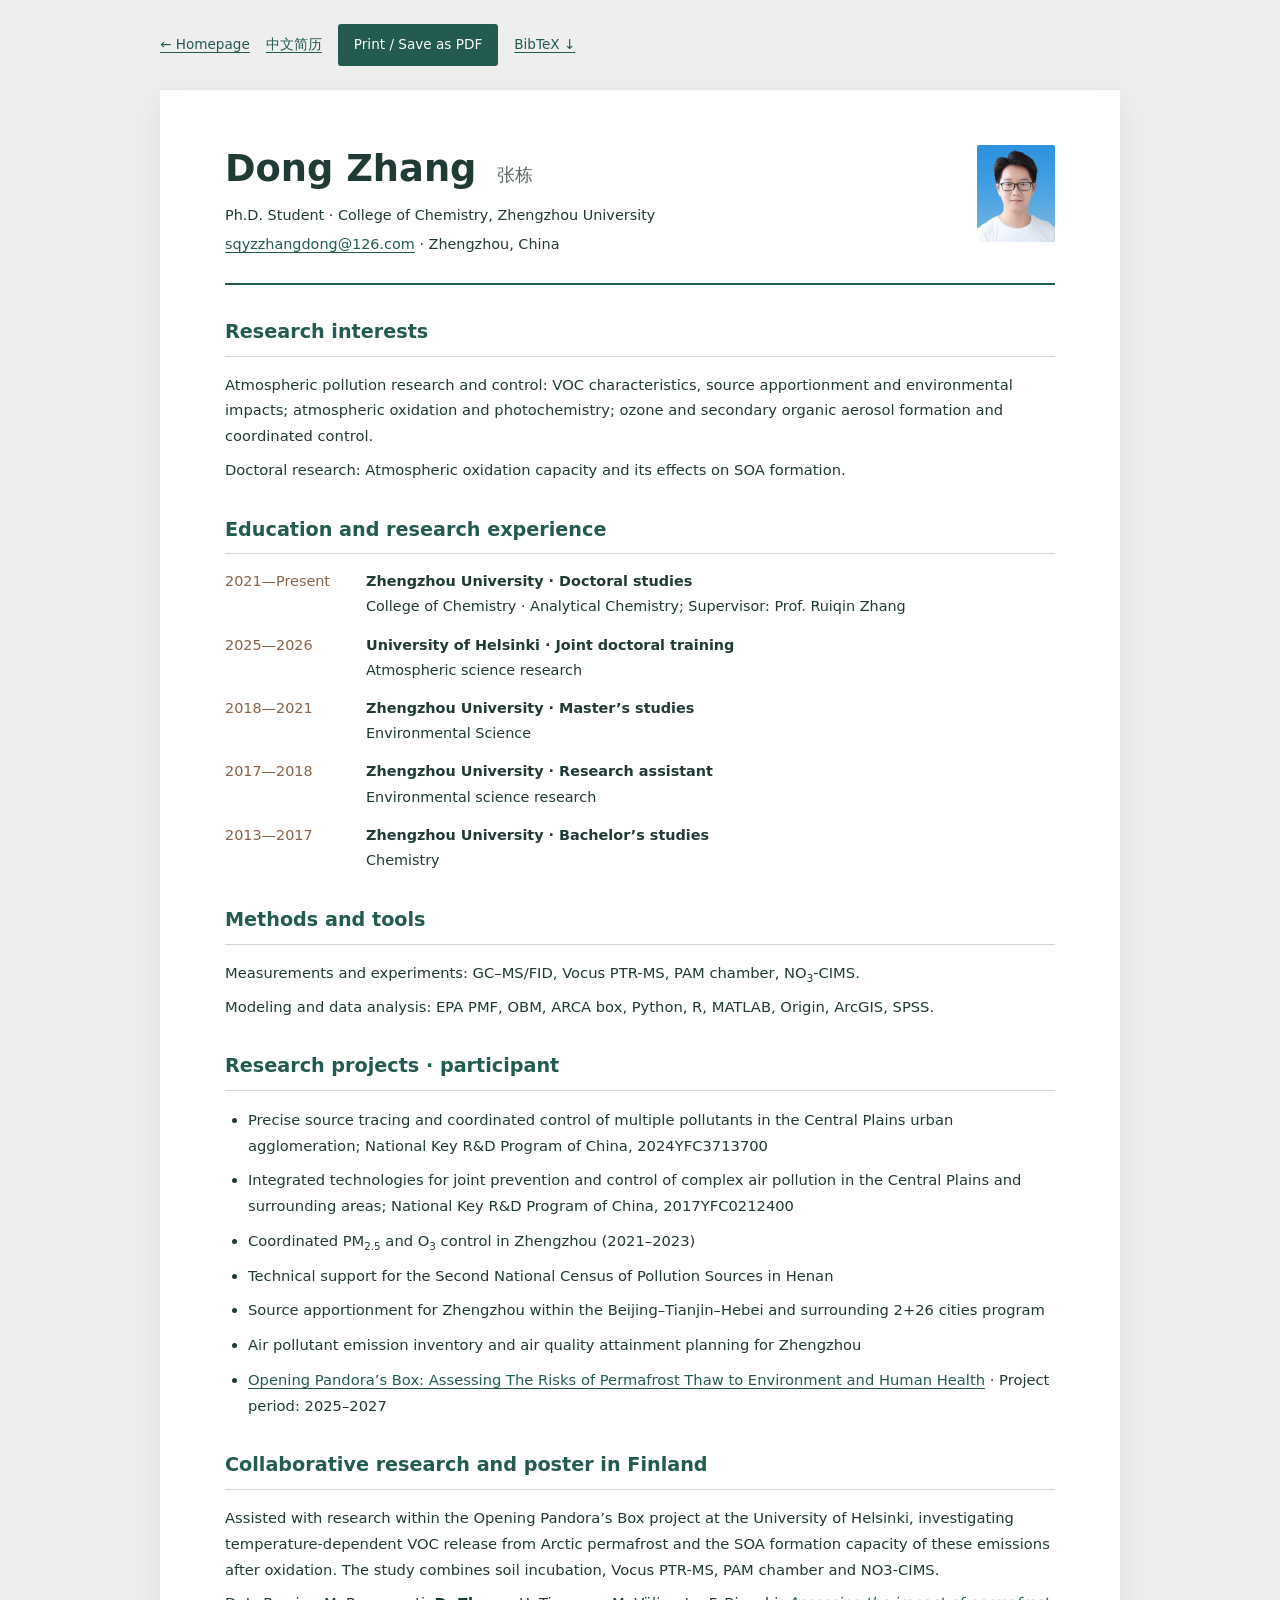
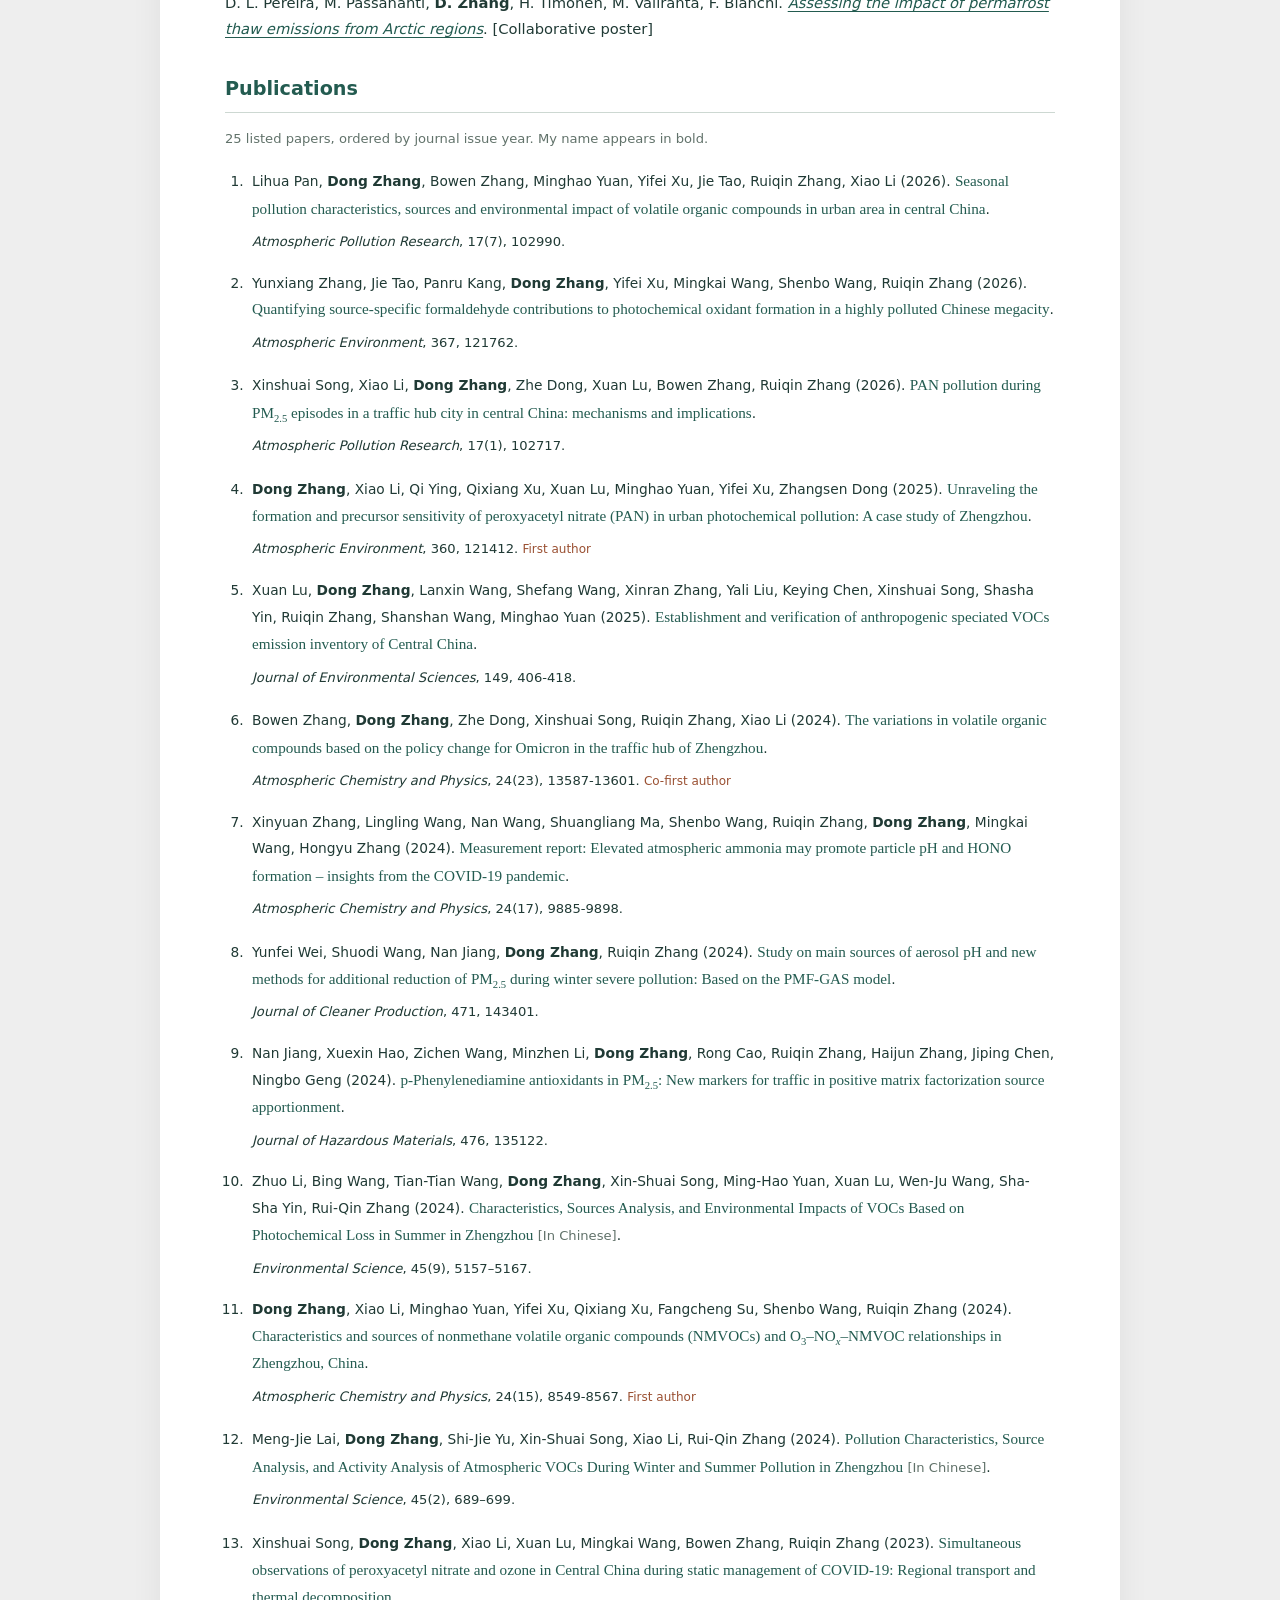
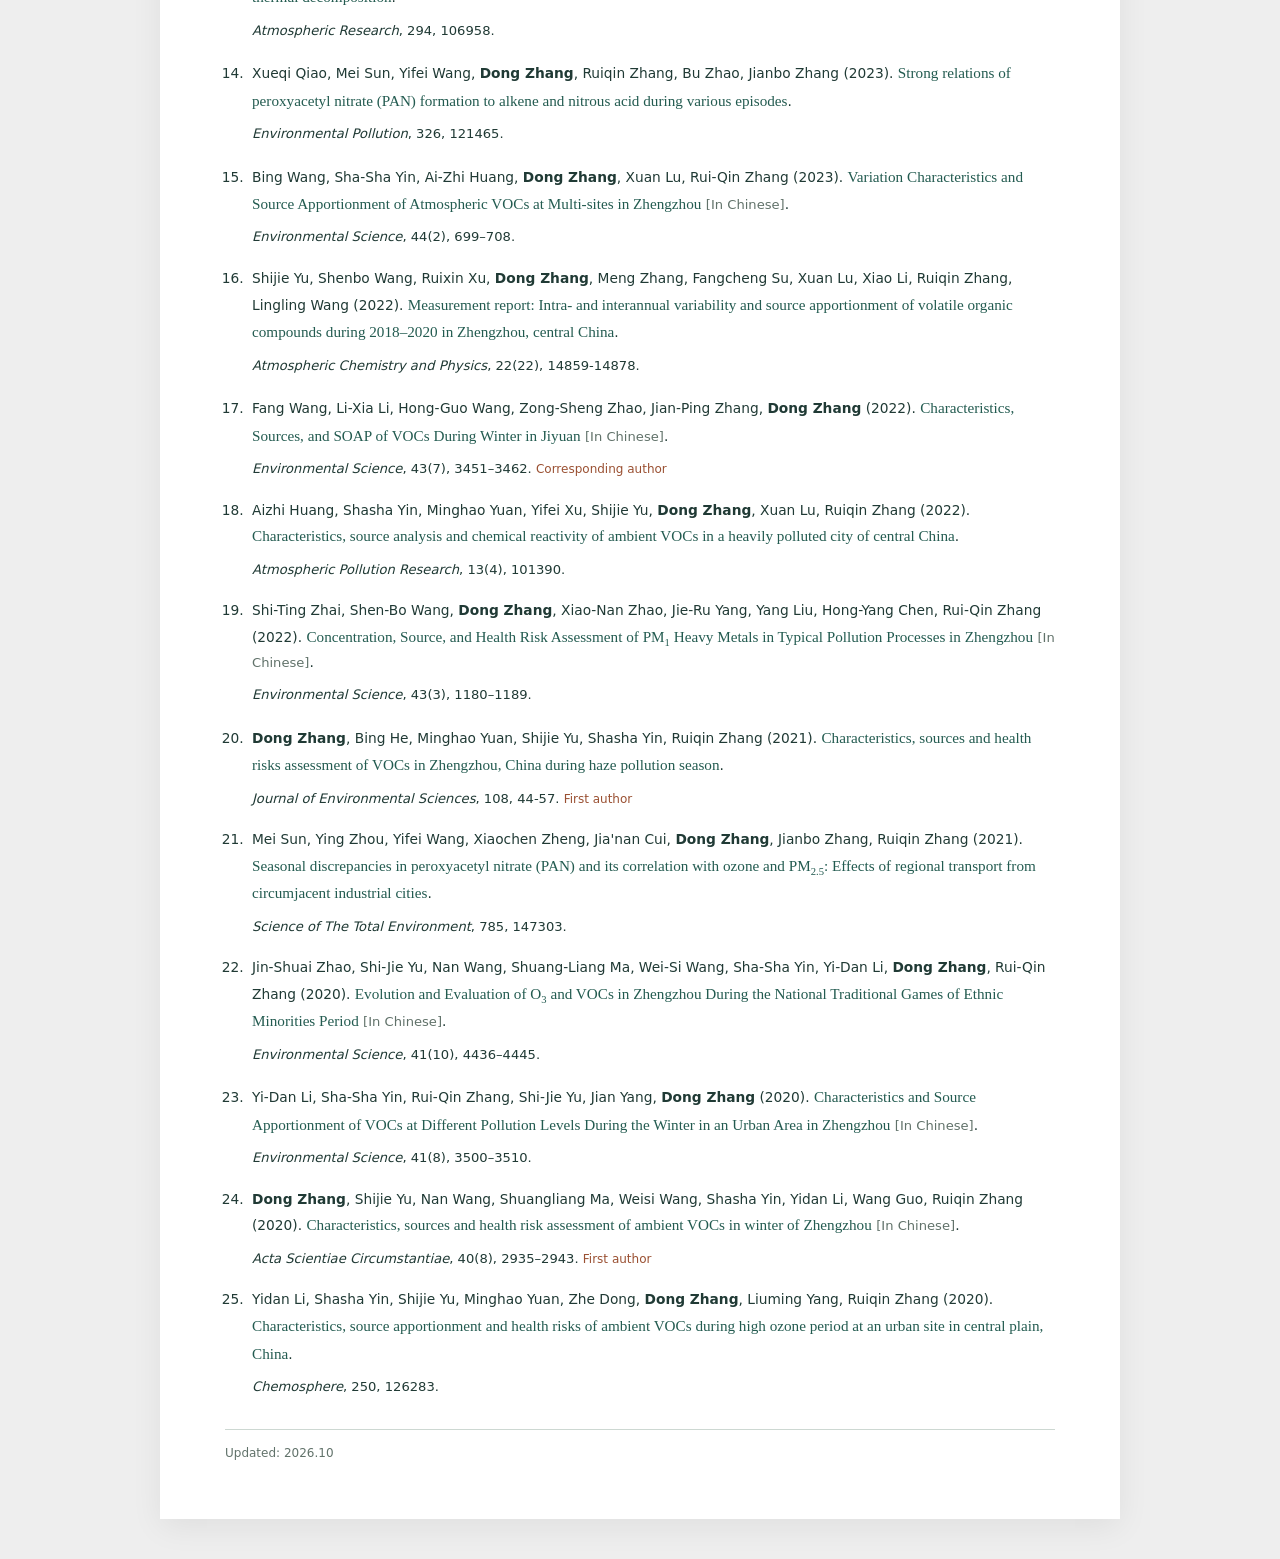
==== cv-en.html @ cc98f545 "Publish Dong Zhang academic homepage and verified publications" ====
<!doctype html>
<html lang="en"><head><meta charset="utf-8"><meta name="viewport" content="width=device-width, initial-scale=1"><meta name="color-scheme" content="light"><title>Dong Zhang · Academic CV</title><link rel="stylesheet" href="cv.css"><link rel="icon" href="favicon.svg" type="image/svg+xml"></head>
<body><div class="cv-tools"><a href="index.html">← Homepage</a><a href="cv.html">中文简历</a><button type="button" onclick="window.print()">Print / Save as PDF</button><a href="publications.bib" download>BibTeX ↓</a></div>
<main class="cv"><header><div><h1>Dong Zhang <small>张栋</small></h1><p>Ph.D. Student · College of Chemistry, Zhengzhou University</p><p><a href="mailto:sqyzzhangdong@126.com">sqyzzhangdong@126.com</a> · Zhengzhou, China</p></div><img src="portrait.jpg" alt="Portrait of Dong Zhang" width="78" height="97"></header>
<section><h2>Research interests</h2><p>Atmospheric pollution research and control: VOC characteristics, source apportionment and environmental impacts; atmospheric oxidation and photochemistry; ozone and secondary organic aerosol formation and coordinated control.</p><p>Doctoral research: Atmospheric oxidation capacity and its effects on SOA formation.</p></section>
<section><h2>Education and research experience</h2><div class="education"><div><time>2021—Present</time><p><strong>Zhengzhou University · Doctoral studies</strong><br>College of Chemistry · Analytical Chemistry; Supervisor: Prof. Ruiqin Zhang</p></div><div><time>2025—2026</time><p><strong>University of Helsinki · Joint doctoral training</strong><br>Atmospheric science research</p></div><div><time>2018—2021</time><p><strong>Zhengzhou University · Master’s studies</strong><br>Environmental Science</p></div><div><time>2017—2018</time><p><strong>Zhengzhou University · Research assistant</strong><br>Environmental science research</p></div><div><time>2013—2017</time><p><strong>Zhengzhou University · Bachelor’s studies</strong><br>Chemistry</p></div></div></section>
<section><h2>Methods and tools</h2><p>Measurements and experiments: GC–MS/FID, Vocus PTR-MS, PAM chamber, NO<sub>3</sub>-CIMS.</p><p>Modeling and data analysis: EPA PMF, OBM, ARCA box, Python, R, MATLAB, Origin, ArcGIS, SPSS.</p></section>
<section><h2>Research projects · participant</h2><ul><li>Precise source tracing and coordinated control of multiple pollutants in the Central Plains urban agglomeration; National Key R&amp;D Program of China, 2024YFC3713700</li><li>Integrated technologies for joint prevention and control of complex air pollution in the Central Plains and surrounding areas; National Key R&amp;D Program of China, 2017YFC0212400</li><li>Coordinated PM<sub>2.5</sub> and O<sub>3</sub> control in Zhengzhou (2021–2023)</li><li>Technical support for the Second National Census of Pollution Sources in Henan</li><li>Source apportionment for Zhengzhou within the Beijing–Tianjin–Hebei and surrounding 2+26 cities program</li><li>Air pollutant emission inventory and air quality attainment planning for Zhengzhou</li><li><a href="https://researchportal.helsinki.fi/en/projects/opening-pandoras-box-assessing-the-risks-of-permafrost-thaw-to-en/">Opening Pandora’s Box: Assessing The Risks of Permafrost Thaw to Environment and Human Health</a> · Project period: 2025–2027</li></ul></section>
<section><h2>Collaborative research and poster in Finland</h2><p>Assisted with research within the Opening Pandora’s Box project at the University of Helsinki, investigating temperature-dependent VOC release from Arctic permafrost and the SOA formation capacity of these emissions after oxidation. The study combines soil incubation, Vocus PTR-MS, PAM chamber and NO3-CIMS.</p><p>D. L. Pereira, M. Passananti, <strong>D. Zhang</strong>, H. Timonen, M. Väliranta, F. Bianchi. <a href="permafrost-poster.jpg"><i>Assessing the impact of permafrost thaw emissions from Arctic regions</i></a>. [Collaborative poster]</p></section>
<section><h2>Publications</h2><p class="muted">25 listed papers, ordered by journal issue year. My name appears in bold.</p><ol class="publications"><li><p>Lihua Pan, <strong>Dong Zhang</strong>, Bowen Zhang, Minghao Yuan, Yifei Xu, Jie Tao, Ruiqin Zhang, Xiao Li (2026). <a href="https://doi.org/10.1016/j.apr.2026.102990">Seasonal pollution characteristics, sources and environmental impact of volatile organic compounds in urban area in central China</a>.</p><p class="journal"><i>Atmospheric Pollution Research</i>, 17(7), 102990.</p></li><li><p>Yunxiang Zhang, Jie Tao, Panru Kang, <strong>Dong Zhang</strong>, Yifei Xu, Mingkai Wang, Shenbo Wang, Ruiqin Zhang (2026). <a href="https://doi.org/10.1016/j.atmosenv.2025.121762">Quantifying source-specific formaldehyde contributions to photochemical oxidant formation in a highly polluted Chinese megacity</a>.</p><p class="journal"><i>Atmospheric Environment</i>, 367, 121762.</p></li><li><p>Xinshuai Song, Xiao Li, <strong>Dong Zhang</strong>, Zhe Dong, Xuan Lu, Bowen Zhang, Ruiqin Zhang (2026). <a href="https://doi.org/10.1016/j.apr.2025.102717">PAN pollution during PM<sub>2.5</sub> episodes in a traffic hub city in central China: mechanisms and implications</a>.</p><p class="journal"><i>Atmospheric Pollution Research</i>, 17(1), 102717.</p></li><li><p><strong>Dong Zhang</strong>, Xiao Li, Qi Ying, Qixiang Xu, Xuan Lu, Minghao Yuan, Yifei Xu, Zhangsen Dong (2025). <a href="https://doi.org/10.1016/j.atmosenv.2025.121412">Unraveling the formation and precursor sensitivity of peroxyacetyl nitrate (PAN) in urban photochemical pollution: A case study of Zhengzhou</a>.</p><p class="journal"><i>Atmospheric Environment</i>, 360, 121412. <span class="role">First author</span></p></li><li><p>Xuan Lu, <strong>Dong Zhang</strong>, Lanxin Wang, Shefang Wang, Xinran Zhang, Yali Liu, Keying Chen, Xinshuai Song, Shasha Yin, Ruiqin Zhang, Shanshan Wang, Minghao Yuan (2025). <a href="https://doi.org/10.1016/j.jes.2024.01.033">Establishment and verification of anthropogenic speciated VOCs emission inventory of Central China</a>.</p><p class="journal"><i>Journal of Environmental Sciences</i>, 149, 406-418.</p></li><li><p>Bowen Zhang, <strong>Dong Zhang</strong>, Zhe Dong, Xinshuai Song, Ruiqin Zhang, Xiao Li (2024). <a href="https://doi.org/10.5194/acp-24-13587-2024">The variations in volatile organic compounds based on the policy change for Omicron in the traffic hub of Zhengzhou</a>.</p><p class="journal"><i>Atmospheric Chemistry and Physics</i>, 24(23), 13587-13601. <span class="role">Co-first author</span></p></li><li><p>Xinyuan Zhang, Lingling Wang, Nan Wang, Shuangliang Ma, Shenbo Wang, Ruiqin Zhang, <strong>Dong Zhang</strong>, Mingkai Wang, Hongyu Zhang (2024). <a href="https://doi.org/10.5194/acp-24-9885-2024">Measurement report: Elevated atmospheric ammonia may promote particle pH and HONO formation – insights from the COVID-19 pandemic</a>.</p><p class="journal"><i>Atmospheric Chemistry and Physics</i>, 24(17), 9885-9898.</p></li><li><p>Yunfei Wei, Shuodi Wang, Nan Jiang, <strong>Dong Zhang</strong>, Ruiqin Zhang (2024). <a href="https://doi.org/10.1016/j.jclepro.2024.143401">Study on main sources of aerosol pH and new methods for additional reduction of PM<sub>2.5</sub> during winter severe pollution: Based on the PMF-GAS model</a>.</p><p class="journal"><i>Journal of Cleaner Production</i>, 471, 143401.</p></li><li><p>Nan Jiang, Xuexin Hao, Zichen Wang, Minzhen Li, <strong>Dong Zhang</strong>, Rong Cao, Ruiqin Zhang, Haijun Zhang, Jiping Chen, Ningbo Geng (2024). <a href="https://doi.org/10.1016/j.jhazmat.2024.135122">p‑Phenylenediamine antioxidants in PM<sub>2.5</sub>: New markers for traffic in positive matrix factorization source apportionment</a>.</p><p class="journal"><i>Journal of Hazardous Materials</i>, 476, 135122.</p></li><li><p>Zhuo Li, Bing Wang, Tian-Tian Wang, <strong>Dong Zhang</strong>, Xin-Shuai Song, Ming-Hao Yuan, Xuan Lu, Wen-Ju Wang, Sha-Sha Yin, Rui-Qin Zhang (2024). <a href="https://doi.org/10.13227/j.hjkx.202310049">Characteristics, Sources Analysis, and Environmental Impacts of VOCs Based on Photochemical Loss in Summer in Zhengzhou</a> <span class="muted">[In Chinese]</span>.</p><p class="journal"><i>Environmental Science</i>, 45(9), 5157–5167.</p></li><li><p><strong>Dong Zhang</strong>, Xiao Li, Minghao Yuan, Yifei Xu, Qixiang Xu, Fangcheng Su, Shenbo Wang, Ruiqin Zhang (2024). <a href="https://doi.org/10.5194/acp-24-8549-2024">Characteristics and sources of nonmethane volatile organic compounds (NMVOCs) and O<sub>3</sub>–NO<sub><i>x</i></sub>–NMVOC relationships in Zhengzhou, China</a>.</p><p class="journal"><i>Atmospheric Chemistry and Physics</i>, 24(15), 8549-8567. <span class="role">First author</span></p></li><li><p>Meng-Jie Lai, <strong>Dong Zhang</strong>, Shi-Jie Yu, Xin-Shuai Song, Xiao Li, Rui-Qin Zhang (2024). <a href="https://doi.org/10.13227/j.hjkx.202301125">Pollution Characteristics, Source Analysis, and Activity Analysis of Atmospheric VOCs During Winter and Summer Pollution in Zhengzhou</a> <span class="muted">[In Chinese]</span>.</p><p class="journal"><i>Environmental Science</i>, 45(2), 689–699.</p></li><li><p>Xinshuai Song, <strong>Dong Zhang</strong>, Xiao Li, Xuan Lu, Mingkai Wang, Bowen Zhang, Ruiqin Zhang (2023). <a href="https://doi.org/10.1016/j.atmosres.2023.106958">Simultaneous observations of peroxyacetyl nitrate and ozone in Central China during static management of COVID-19: Regional transport and thermal decomposition</a>.</p><p class="journal"><i>Atmospheric Research</i>, 294, 106958.</p></li><li><p>Xueqi Qiao, Mei Sun, Yifei Wang, <strong>Dong Zhang</strong>, Ruiqin Zhang, Bu Zhao, Jianbo Zhang (2023). <a href="https://doi.org/10.1016/j.envpol.2023.121465">Strong relations of peroxyacetyl nitrate (PAN) formation to alkene and nitrous acid during various episodes</a>.</p><p class="journal"><i>Environmental Pollution</i>, 326, 121465.</p></li><li><p>Bing Wang, Sha-Sha Yin, Ai-Zhi Huang, <strong>Dong Zhang</strong>, Xuan Lu, Rui-Qin Zhang (2023). <a href="https://doi.org/10.13227/j.hjkx.202203117">Variation Characteristics and Source Apportionment of Atmospheric VOCs at Multi-sites in Zhengzhou</a> <span class="muted">[In Chinese]</span>.</p><p class="journal"><i>Environmental Science</i>, 44(2), 699–708.</p></li><li><p>Shijie Yu, Shenbo Wang, Ruixin Xu, <strong>Dong Zhang</strong>, Meng Zhang, Fangcheng Su, Xuan Lu, Xiao Li, Ruiqin Zhang, Lingling Wang (2022). <a href="https://doi.org/10.5194/acp-22-14859-2022">Measurement report: Intra- and interannual variability and source apportionment of volatile organic compounds during 2018–2020 in Zhengzhou, central China</a>.</p><p class="journal"><i>Atmospheric Chemistry and Physics</i>, 22(22), 14859-14878.</p></li><li><p>Fang Wang, Li-Xia Li, Hong-Guo Wang, Zong-Sheng Zhao, Jian-Ping Zhang, <strong>Dong Zhang</strong> (2022). <a href="https://doi.org/10.13227/j.hjkx.202109153">Characteristics, Sources, and SOAP of VOCs During Winter in Jiyuan</a> <span class="muted">[In Chinese]</span>.</p><p class="journal"><i>Environmental Science</i>, 43(7), 3451–3462. <span class="role">Corresponding author</span></p></li><li><p>Aizhi Huang, Shasha Yin, Minghao Yuan, Yifei Xu, Shijie Yu, <strong>Dong Zhang</strong>, Xuan Lu, Ruiqin Zhang (2022). <a href="https://doi.org/10.1016/j.apr.2022.101390">Characteristics, source analysis and chemical reactivity of ambient VOCs in a heavily polluted city of central China</a>.</p><p class="journal"><i>Atmospheric Pollution Research</i>, 13(4), 101390.</p></li><li><p>Shi-Ting Zhai, Shen-Bo Wang, <strong>Dong Zhang</strong>, Xiao-Nan Zhao, Jie-Ru Yang, Yang Liu, Hong-Yang Chen, Rui-Qin Zhang (2022). <a href="https://doi.org/10.13227/j.hjkx.202107001">Concentration, Source, and Health Risk Assessment of PM<sub>1</sub> Heavy Metals in Typical Pollution Processes in Zhengzhou</a> <span class="muted">[In Chinese]</span>.</p><p class="journal"><i>Environmental Science</i>, 43(3), 1180–1189.</p></li><li><p><strong>Dong Zhang</strong>, Bing He, Minghao Yuan, Shijie Yu, Shasha Yin, Ruiqin Zhang (2021). <a href="https://doi.org/10.1016/j.jes.2021.01.035">Characteristics, sources and health risks assessment of VOCs in Zhengzhou, China during haze pollution season</a>.</p><p class="journal"><i>Journal of Environmental Sciences</i>, 108, 44-57. <span class="role">First author</span></p></li><li><p>Mei Sun, Ying Zhou, Yifei Wang, Xiaochen Zheng, Jia&#x27;nan Cui, <strong>Dong Zhang</strong>, Jianbo Zhang, Ruiqin Zhang (2021). <a href="https://doi.org/10.1016/j.scitotenv.2021.147303">Seasonal discrepancies in peroxyacetyl nitrate (PAN) and its correlation with ozone and PM<sub>2.5</sub>: Effects of regional transport from circumjacent industrial cities</a>.</p><p class="journal"><i>Science of The Total Environment</i>, 785, 147303.</p></li><li><p>Jin-Shuai Zhao, Shi-Jie Yu, Nan Wang, Shuang-Liang Ma, Wei-Si Wang, Sha-Sha Yin, Yi-Dan Li, <strong>Dong Zhang</strong>, Rui-Qin Zhang (2020). <a href="https://doi.org/10.13227/j.hjkx.202002151">Evolution and Evaluation of O<sub>3</sub> and VOCs in Zhengzhou During the National Traditional Games of Ethnic Minorities Period</a> <span class="muted">[In Chinese]</span>.</p><p class="journal"><i>Environmental Science</i>, 41(10), 4436–4445.</p></li><li><p>Yi-Dan Li, Sha-Sha Yin, Rui-Qin Zhang, Shi-Jie Yu, Jian Yang, <strong>Dong Zhang</strong> (2020). <a href="https://doi.org/10.13227/j.hjkx.202001133">Characteristics and Source Apportionment of VOCs at Different Pollution Levels During the Winter in an Urban Area in Zhengzhou</a> <span class="muted">[In Chinese]</span>.</p><p class="journal"><i>Environmental Science</i>, 41(8), 3500–3510.</p></li><li><p><strong>Dong Zhang</strong>, Shijie Yu, Nan Wang, Shuangliang Ma, Weisi Wang, Shasha Yin, Yidan Li, Wang Guo, Ruiqin Zhang (2020). <a href="https://html.rhhz.net/hjkxxb/html/20200216001.htm">Characteristics, sources and health risk assessment of ambient VOCs in winter of Zhengzhou</a> <span class="muted">[In Chinese]</span>.</p><p class="journal"><i>Acta Scientiae Circumstantiae</i>, 40(8), 2935–2943. <span class="role">First author</span></p></li><li><p>Yidan Li, Shasha Yin, Shijie Yu, Minghao Yuan, Zhe Dong, <strong>Dong Zhang</strong>, Liuming Yang, Ruiqin Zhang (2020). <a href="https://doi.org/10.1016/j.chemosphere.2020.126283">Characteristics, source apportionment and health risks of ambient VOCs during high ozone period at an urban site in central plain, China</a>.</p><p class="journal"><i>Chemosphere</i>, 250, 126283.</p></li></ol></section>
<footer>Updated: 2026.10</footer></main></body></html>
---- cv.css ----
:root{font:16px/1.75 system-ui,-apple-system,"Segoe UI","Microsoft YaHei",sans-serif;color:#203a35;background:#eee;color-scheme:light}*{box-sizing:border-box}body{margin:0}a{color:#235b50;text-underline-offset:3px}a:hover{color:#a24f31}a:focus-visible,button:focus-visible{outline:3px solid #a24f31;outline-offset:4px}.cv-tools{width:min(960px,calc(100% - 40px));margin:24px auto;display:flex;gap:16px;flex-wrap:wrap;align-items:center;font-size:.85rem}.cv-tools button{font:inherit;background:#235b50;color:#fff;border:0;border-radius:3px;padding:9px 16px;cursor:pointer}.cv{width:min(960px,calc(100% - 40px));padding:55px 65px;margin:0 auto 40px;background:#fff;box-shadow:0 8px 30px #0001}header{display:flex;align-items:flex-start;justify-content:space-between;gap:28px;border-bottom:2px solid #235b50;padding-bottom:22px}header img{object-fit:cover;border-radius:2px}h1{font-size:2.3rem;line-height:1.3;margin:0 0 10px;font-weight:600}h1 small{font-size:1.1rem;font-weight:normal;color:#5b6b65;margin-left:8px}header p{margin:4px 0;font-size:.9rem}h2{font-size:1.2rem;color:#235b50;border-bottom:1px solid #cdd8d2;padding-bottom:7px;margin:30px 0 15px}p{margin:0 0 8px}section>p{font-size:.92rem}li{margin-bottom:9px;font-size:.92rem}ul,ol{padding-left:23px}.education>div{display:grid;grid-template-columns:125px 1fr;gap:16px;margin-bottom:13px;font-size:.9rem}.education time{color:#896349}.education p{margin:0}.muted{color:#61726a;font-size:.82rem}.publications li{padding-left:4px;margin-bottom:17px;font-size:.86rem;line-height:1.8}.publications li a{text-decoration:none;font-family:Georgia,"Times New Roman",SimSun,serif;font-size:.95rem}.publications .journal{font-size:.82rem}.role{font-size:.75rem;color:#9a5032}.publications strong{font-weight:650}footer{border-top:1px solid #cdd8d2;margin-top:30px;padding-top:13px;font-size:.75rem;color:#61726a}sub{font-size:.7em;line-height:0}@media(max-width:600px){.cv{width:100%;padding:28px 22px;margin-bottom:0}.cv-tools{margin-block:15px;gap:12px}.cv-tools a,.cv-tools button{min-height:40px;display:inline-flex;align-items:center}header{gap:15px}header img{width:60px;height:75px}h1{font-size:1.8rem}h1 small{font-size:.95rem;display:block;margin:5px 0 0}header p{font-size:.8rem;overflow-wrap:anywhere}.education>div{grid-template-columns:95px 1fr;gap:12px;font-size:.84rem}}@page{size:A4;margin:16mm 17mm}@media print{:root{font-size:10pt;line-height:1.6;background:#fff;color:#000}.cv-tools{display:none}.cv{width:100%;margin:0;padding:0;box-shadow:none}header img{width:64px;height:80px}header{padding-bottom:12px}h1{font-size:22pt}h2{font-size:12pt;margin-top:20px;break-after:avoid}header,li,.education>div{break-inside:avoid}.publications li{font-size:9pt;margin-bottom:10px}.publications li a{font-size:10pt}.publications .journal{font-size:9pt}a{color:inherit;text-decoration:none}footer{font-size:8pt}.education>div{grid-template-columns:105px 1fr}section>p,li{font-size:10pt}}
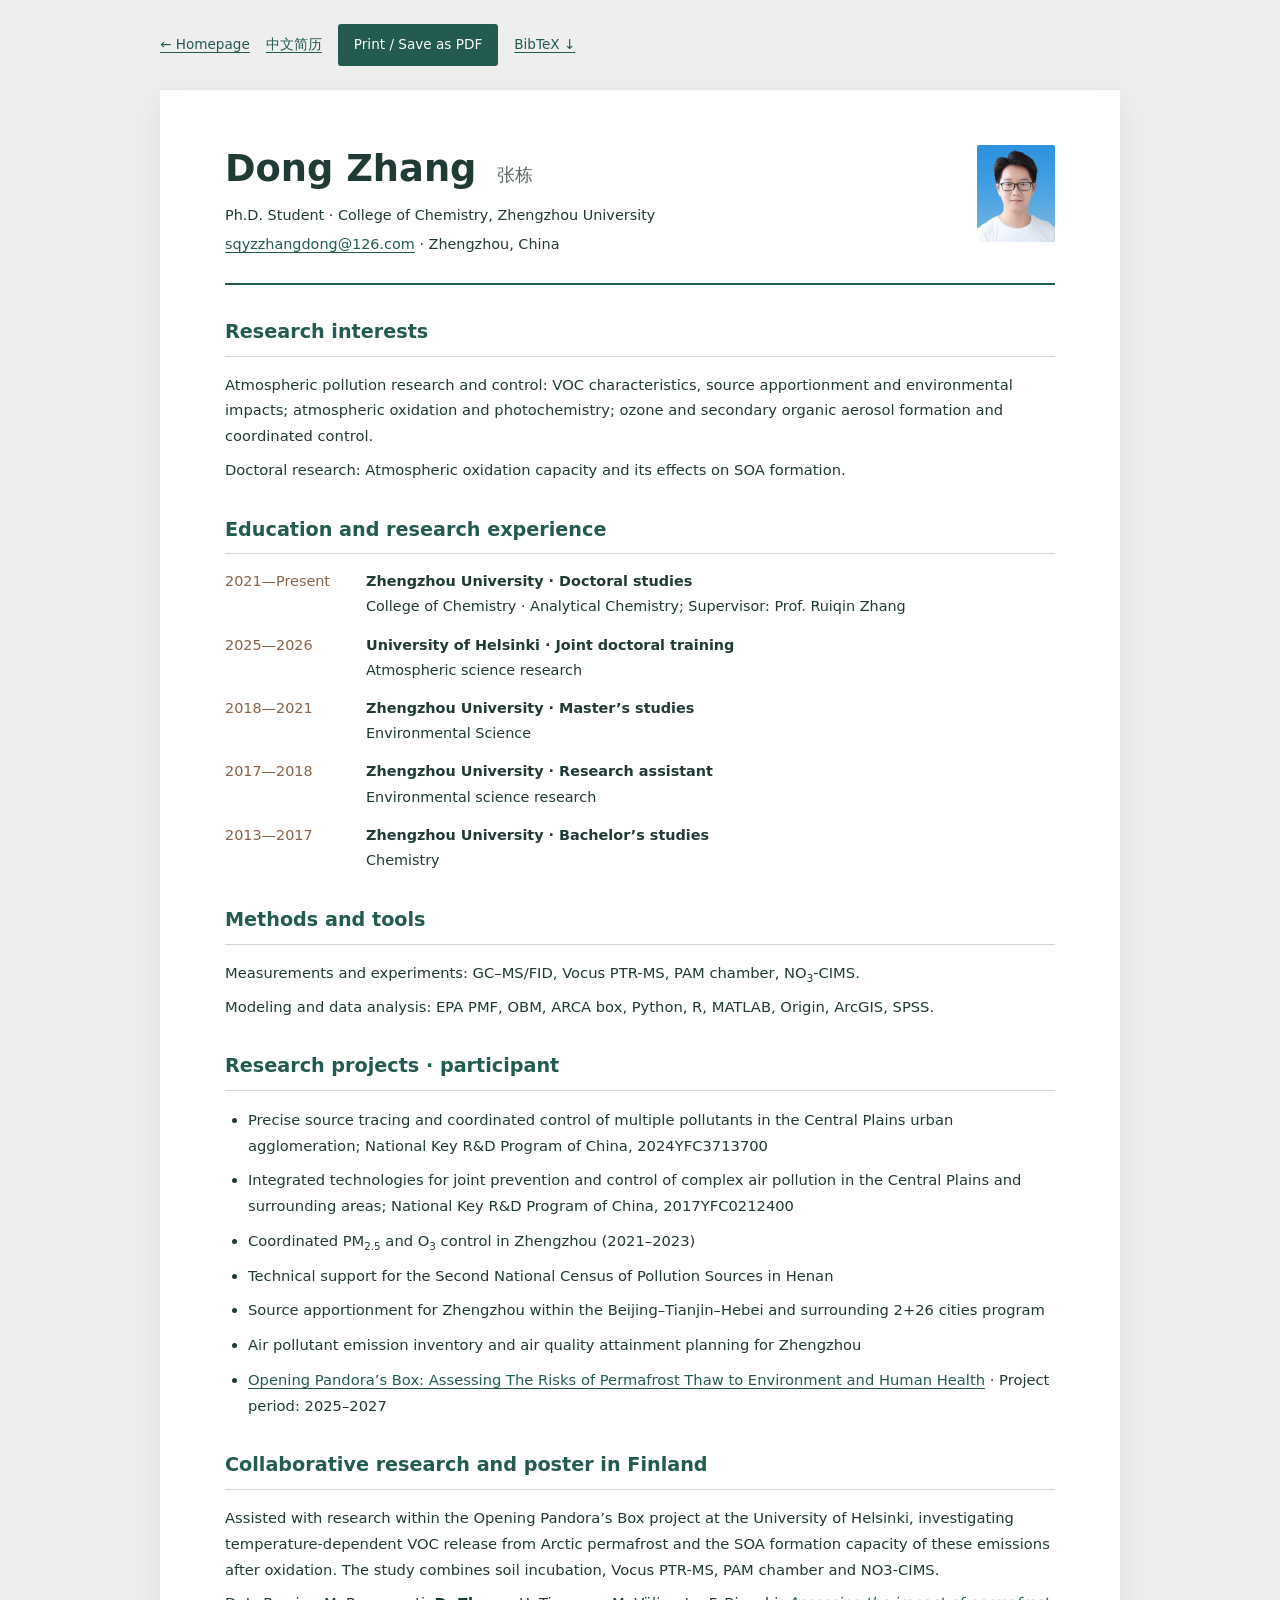
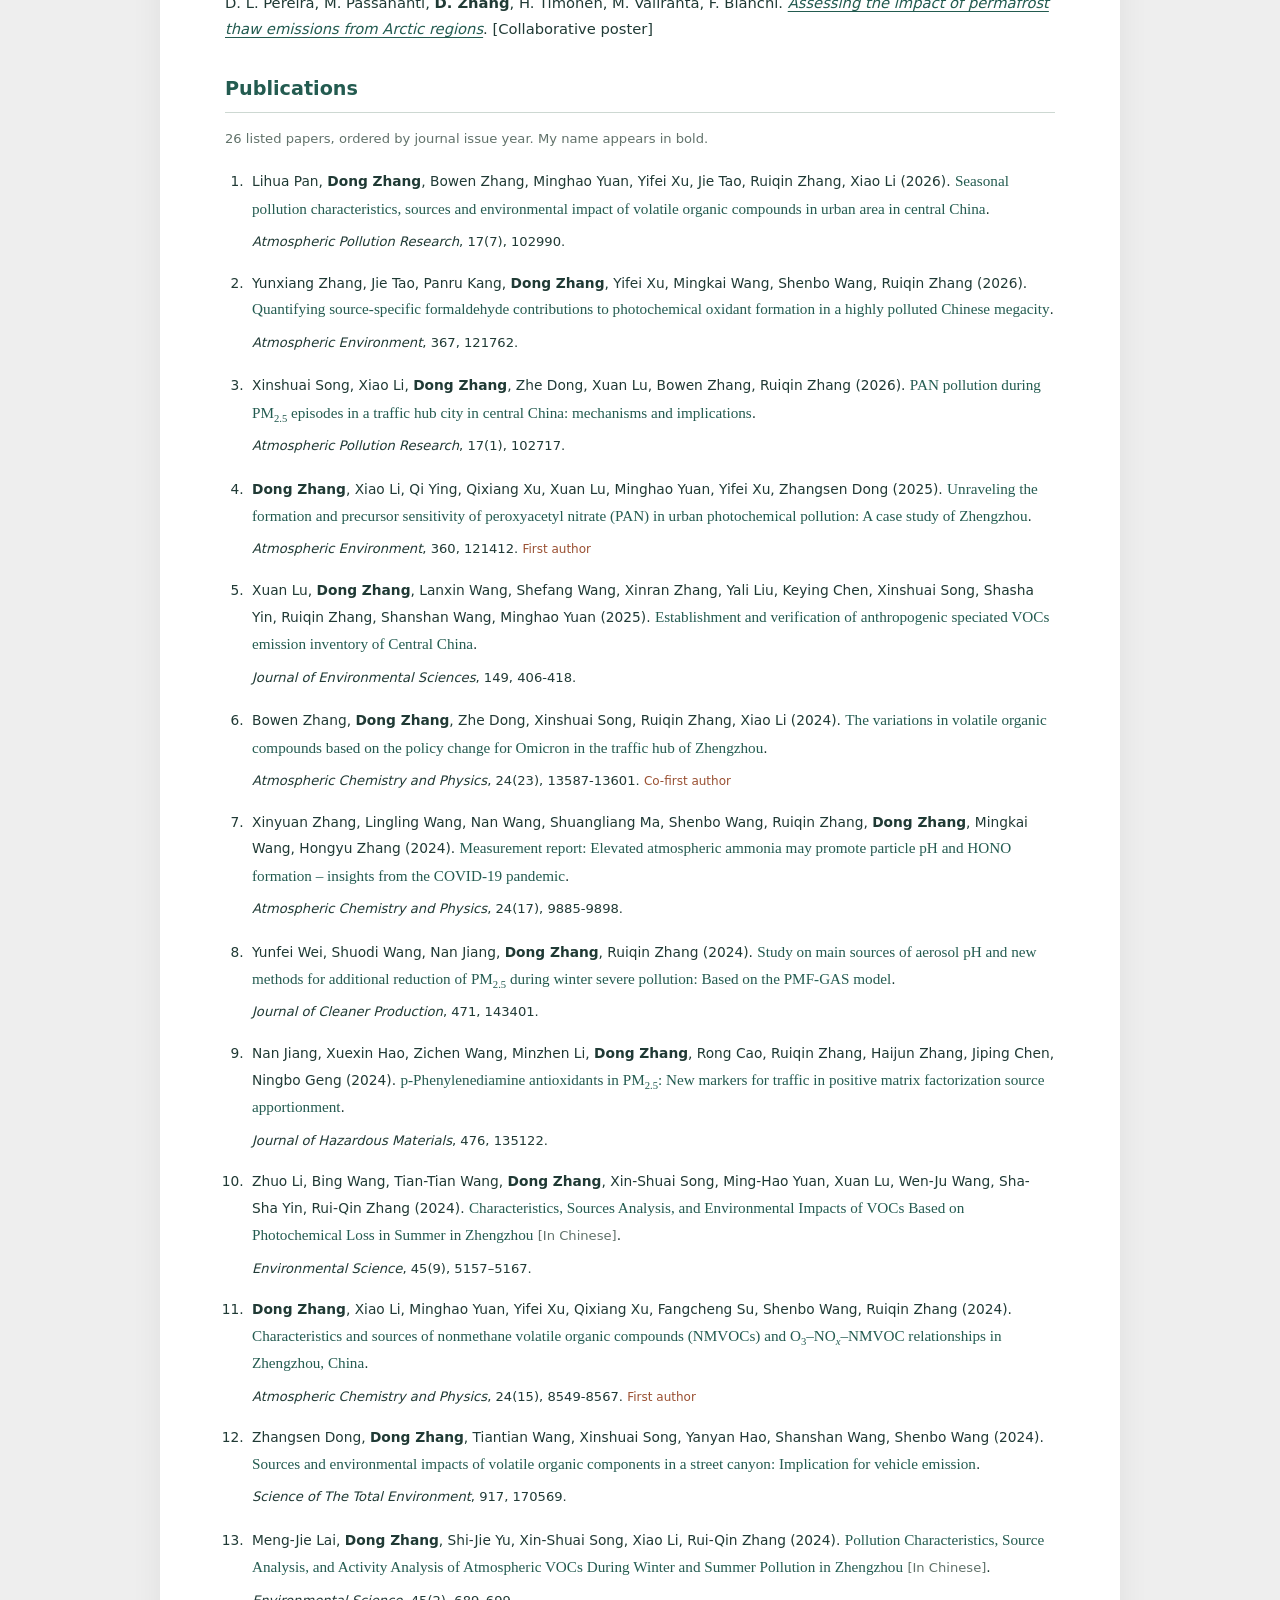
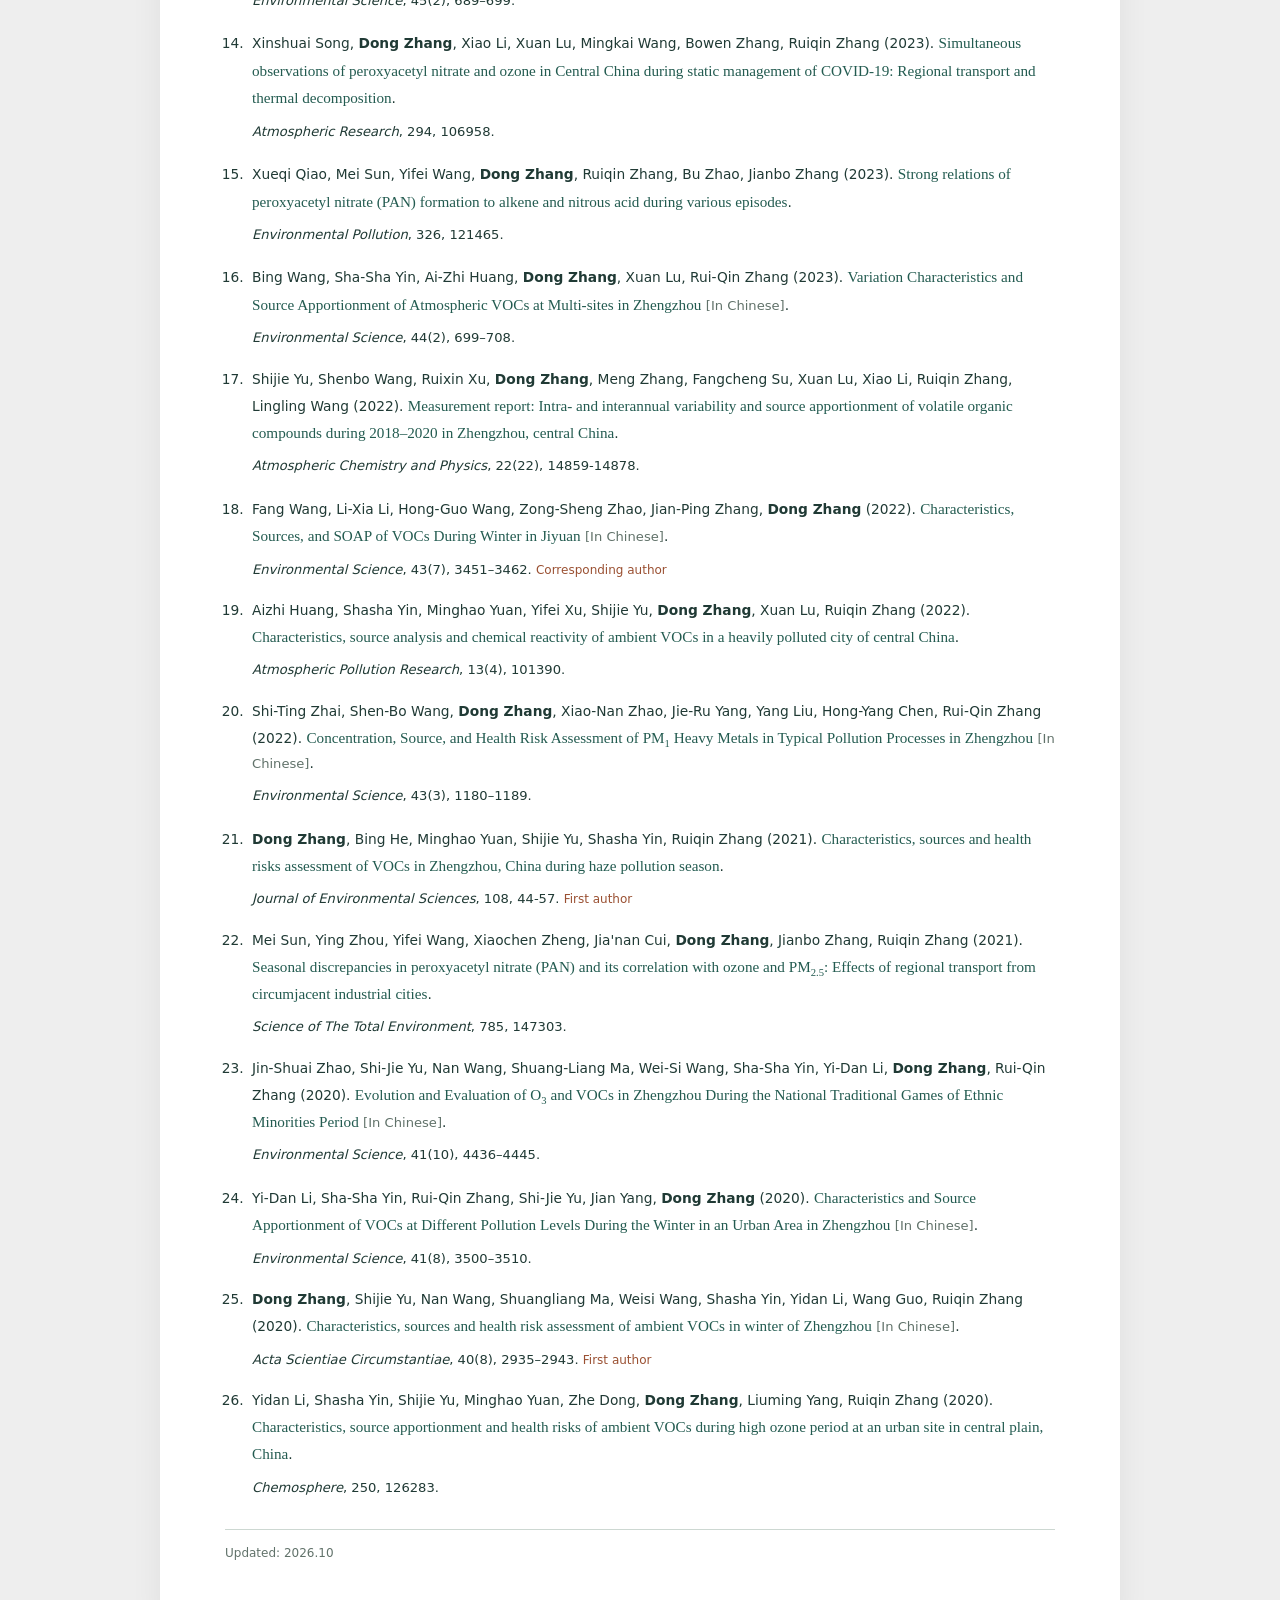
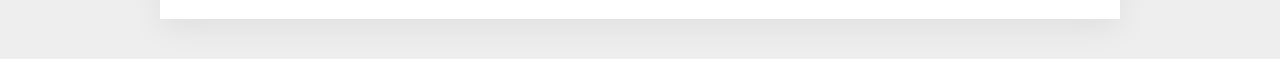
==== commit 0bf087f4: "Publish Dong Zhang academic homepage and verified publications" ====
--- a/cv-en.html
+++ b/cv-en.html
@@ -7,5 +7,5 @@
 <section><h2>Methods and tools</h2><p>Measurements and experiments: GC–MS/FID, Vocus PTR-MS, PAM chamber, NO<sub>3</sub>-CIMS.</p><p>Modeling and data analysis: EPA PMF, OBM, ARCA box, Python, R, MATLAB, Origin, ArcGIS, SPSS.</p></section>
 <section><h2>Research projects · participant</h2><ul><li>Precise source tracing and coordinated control of multiple pollutants in the Central Plains urban agglomeration; National Key R&amp;D Program of China, 2024YFC3713700</li><li>Integrated technologies for joint prevention and control of complex air pollution in the Central Plains and surrounding areas; National Key R&amp;D Program of China, 2017YFC0212400</li><li>Coordinated PM<sub>2.5</sub> and O<sub>3</sub> control in Zhengzhou (2021–2023)</li><li>Technical support for the Second National Census of Pollution Sources in Henan</li><li>Source apportionment for Zhengzhou within the Beijing–Tianjin–Hebei and surrounding 2+26 cities program</li><li>Air pollutant emission inventory and air quality attainment planning for Zhengzhou</li><li><a href="https://researchportal.helsinki.fi/en/projects/opening-pandoras-box-assessing-the-risks-of-permafrost-thaw-to-en/">Opening Pandora’s Box: Assessing The Risks of Permafrost Thaw to Environment and Human Health</a> · Project period: 2025–2027</li></ul></section>
 <section><h2>Collaborative research and poster in Finland</h2><p>Assisted with research within the Opening Pandora’s Box project at the University of Helsinki, investigating temperature-dependent VOC release from Arctic permafrost and the SOA formation capacity of these emissions after oxidation. The study combines soil incubation, Vocus PTR-MS, PAM chamber and NO3-CIMS.</p><p>D. L. Pereira, M. Passananti, <strong>D. Zhang</strong>, H. Timonen, M. Väliranta, F. Bianchi. <a href="permafrost-poster.jpg"><i>Assessing the impact of permafrost thaw emissions from Arctic regions</i></a>. [Collaborative poster]</p></section>
-<section><h2>Publications</h2><p class="muted">25 listed papers, ordered by journal issue year. My name appears in bold.</p><ol class="publications"><li><p>Lihua Pan, <strong>Dong Zhang</strong>, Bowen Zhang, Minghao Yuan, Yifei Xu, Jie Tao, Ruiqin Zhang, Xiao Li (2026). <a href="https://doi.org/10.1016/j.apr.2026.102990">Seasonal pollution characteristics, sources and environmental impact of volatile organic compounds in urban area in central China</a>.</p><p class="journal"><i>Atmospheric Pollution Research</i>, 17(7), 102990.</p></li><li><p>Yunxiang Zhang, Jie Tao, Panru Kang, <strong>Dong Zhang</strong>, Yifei Xu, Mingkai Wang, Shenbo Wang, Ruiqin Zhang (2026). <a href="https://doi.org/10.1016/j.atmosenv.2025.121762">Quantifying source-specific formaldehyde contributions to photochemical oxidant formation in a highly polluted Chinese megacity</a>.</p><p class="journal"><i>Atmospheric Environment</i>, 367, 121762.</p></li><li><p>Xinshuai Song, Xiao Li, <strong>Dong Zhang</strong>, Zhe Dong, Xuan Lu, Bowen Zhang, Ruiqin Zhang (2026). <a href="https://doi.org/10.1016/j.apr.2025.102717">PAN pollution during PM<sub>2.5</sub> episodes in a traffic hub city in central China: mechanisms and implications</a>.</p><p class="journal"><i>Atmospheric Pollution Research</i>, 17(1), 102717.</p></li><li><p><strong>Dong Zhang</strong>, Xiao Li, Qi Ying, Qixiang Xu, Xuan Lu, Minghao Yuan, Yifei Xu, Zhangsen Dong (2025). <a href="https://doi.org/10.1016/j.atmosenv.2025.121412">Unraveling the formation and precursor sensitivity of peroxyacetyl nitrate (PAN) in urban photochemical pollution: A case study of Zhengzhou</a>.</p><p class="journal"><i>Atmospheric Environment</i>, 360, 121412. <span class="role">First author</span></p></li><li><p>Xuan Lu, <strong>Dong Zhang</strong>, Lanxin Wang, Shefang Wang, Xinran Zhang, Yali Liu, Keying Chen, Xinshuai Song, Shasha Yin, Ruiqin Zhang, Shanshan Wang, Minghao Yuan (2025). <a href="https://doi.org/10.1016/j.jes.2024.01.033">Establishment and verification of anthropogenic speciated VOCs emission inventory of Central China</a>.</p><p class="journal"><i>Journal of Environmental Sciences</i>, 149, 406-418.</p></li><li><p>Bowen Zhang, <strong>Dong Zhang</strong>, Zhe Dong, Xinshuai Song, Ruiqin Zhang, Xiao Li (2024). <a href="https://doi.org/10.5194/acp-24-13587-2024">The variations in volatile organic compounds based on the policy change for Omicron in the traffic hub of Zhengzhou</a>.</p><p class="journal"><i>Atmospheric Chemistry and Physics</i>, 24(23), 13587-13601. <span class="role">Co-first author</span></p></li><li><p>Xinyuan Zhang, Lingling Wang, Nan Wang, Shuangliang Ma, Shenbo Wang, Ruiqin Zhang, <strong>Dong Zhang</strong>, Mingkai Wang, Hongyu Zhang (2024). <a href="https://doi.org/10.5194/acp-24-9885-2024">Measurement report: Elevated atmospheric ammonia may promote particle pH and HONO formation – insights from the COVID-19 pandemic</a>.</p><p class="journal"><i>Atmospheric Chemistry and Physics</i>, 24(17), 9885-9898.</p></li><li><p>Yunfei Wei, Shuodi Wang, Nan Jiang, <strong>Dong Zhang</strong>, Ruiqin Zhang (2024). <a href="https://doi.org/10.1016/j.jclepro.2024.143401">Study on main sources of aerosol pH and new methods for additional reduction of PM<sub>2.5</sub> during winter severe pollution: Based on the PMF-GAS model</a>.</p><p class="journal"><i>Journal of Cleaner Production</i>, 471, 143401.</p></li><li><p>Nan Jiang, Xuexin Hao, Zichen Wang, Minzhen Li, <strong>Dong Zhang</strong>, Rong Cao, Ruiqin Zhang, Haijun Zhang, Jiping Chen, Ningbo Geng (2024). <a href="https://doi.org/10.1016/j.jhazmat.2024.135122">p‑Phenylenediamine antioxidants in PM<sub>2.5</sub>: New markers for traffic in positive matrix factorization source apportionment</a>.</p><p class="journal"><i>Journal of Hazardous Materials</i>, 476, 135122.</p></li><li><p>Zhuo Li, Bing Wang, Tian-Tian Wang, <strong>Dong Zhang</strong>, Xin-Shuai Song, Ming-Hao Yuan, Xuan Lu, Wen-Ju Wang, Sha-Sha Yin, Rui-Qin Zhang (2024). <a href="https://doi.org/10.13227/j.hjkx.202310049">Characteristics, Sources Analysis, and Environmental Impacts of VOCs Based on Photochemical Loss in Summer in Zhengzhou</a> <span class="muted">[In Chinese]</span>.</p><p class="journal"><i>Environmental Science</i>, 45(9), 5157–5167.</p></li><li><p><strong>Dong Zhang</strong>, Xiao Li, Minghao Yuan, Yifei Xu, Qixiang Xu, Fangcheng Su, Shenbo Wang, Ruiqin Zhang (2024). <a href="https://doi.org/10.5194/acp-24-8549-2024">Characteristics and sources of nonmethane volatile organic compounds (NMVOCs) and O<sub>3</sub>–NO<sub><i>x</i></sub>–NMVOC relationships in Zhengzhou, China</a>.</p><p class="journal"><i>Atmospheric Chemistry and Physics</i>, 24(15), 8549-8567. <span class="role">First author</span></p></li><li><p>Meng-Jie Lai, <strong>Dong Zhang</strong>, Shi-Jie Yu, Xin-Shuai Song, Xiao Li, Rui-Qin Zhang (2024). <a href="https://doi.org/10.13227/j.hjkx.202301125">Pollution Characteristics, Source Analysis, and Activity Analysis of Atmospheric VOCs During Winter and Summer Pollution in Zhengzhou</a> <span class="muted">[In Chinese]</span>.</p><p class="journal"><i>Environmental Science</i>, 45(2), 689–699.</p></li><li><p>Xinshuai Song, <strong>Dong Zhang</strong>, Xiao Li, Xuan Lu, Mingkai Wang, Bowen Zhang, Ruiqin Zhang (2023). <a href="https://doi.org/10.1016/j.atmosres.2023.106958">Simultaneous observations of peroxyacetyl nitrate and ozone in Central China during static management of COVID-19: Regional transport and thermal decomposition</a>.</p><p class="journal"><i>Atmospheric Research</i>, 294, 106958.</p></li><li><p>Xueqi Qiao, Mei Sun, Yifei Wang, <strong>Dong Zhang</strong>, Ruiqin Zhang, Bu Zhao, Jianbo Zhang (2023). <a href="https://doi.org/10.1016/j.envpol.2023.121465">Strong relations of peroxyacetyl nitrate (PAN) formation to alkene and nitrous acid during various episodes</a>.</p><p class="journal"><i>Environmental Pollution</i>, 326, 121465.</p></li><li><p>Bing Wang, Sha-Sha Yin, Ai-Zhi Huang, <strong>Dong Zhang</strong>, Xuan Lu, Rui-Qin Zhang (2023). <a href="https://doi.org/10.13227/j.hjkx.202203117">Variation Characteristics and Source Apportionment of Atmospheric VOCs at Multi-sites in Zhengzhou</a> <span class="muted">[In Chinese]</span>.</p><p class="journal"><i>Environmental Science</i>, 44(2), 699–708.</p></li><li><p>Shijie Yu, Shenbo Wang, Ruixin Xu, <strong>Dong Zhang</strong>, Meng Zhang, Fangcheng Su, Xuan Lu, Xiao Li, Ruiqin Zhang, Lingling Wang (2022). <a href="https://doi.org/10.5194/acp-22-14859-2022">Measurement report: Intra- and interannual variability and source apportionment of volatile organic compounds during 2018–2020 in Zhengzhou, central China</a>.</p><p class="journal"><i>Atmospheric Chemistry and Physics</i>, 22(22), 14859-14878.</p></li><li><p>Fang Wang, Li-Xia Li, Hong-Guo Wang, Zong-Sheng Zhao, Jian-Ping Zhang, <strong>Dong Zhang</strong> (2022). <a href="https://doi.org/10.13227/j.hjkx.202109153">Characteristics, Sources, and SOAP of VOCs During Winter in Jiyuan</a> <span class="muted">[In Chinese]</span>.</p><p class="journal"><i>Environmental Science</i>, 43(7), 3451–3462. <span class="role">Corresponding author</span></p></li><li><p>Aizhi Huang, Shasha Yin, Minghao Yuan, Yifei Xu, Shijie Yu, <strong>Dong Zhang</strong>, Xuan Lu, Ruiqin Zhang (2022). <a href="https://doi.org/10.1016/j.apr.2022.101390">Characteristics, source analysis and chemical reactivity of ambient VOCs in a heavily polluted city of central China</a>.</p><p class="journal"><i>Atmospheric Pollution Research</i>, 13(4), 101390.</p></li><li><p>Shi-Ting Zhai, Shen-Bo Wang, <strong>Dong Zhang</strong>, Xiao-Nan Zhao, Jie-Ru Yang, Yang Liu, Hong-Yang Chen, Rui-Qin Zhang (2022). <a href="https://doi.org/10.13227/j.hjkx.202107001">Concentration, Source, and Health Risk Assessment of PM<sub>1</sub> Heavy Metals in Typical Pollution Processes in Zhengzhou</a> <span class="muted">[In Chinese]</span>.</p><p class="journal"><i>Environmental Science</i>, 43(3), 1180–1189.</p></li><li><p><strong>Dong Zhang</strong>, Bing He, Minghao Yuan, Shijie Yu, Shasha Yin, Ruiqin Zhang (2021). <a href="https://doi.org/10.1016/j.jes.2021.01.035">Characteristics, sources and health risks assessment of VOCs in Zhengzhou, China during haze pollution season</a>.</p><p class="journal"><i>Journal of Environmental Sciences</i>, 108, 44-57. <span class="role">First author</span></p></li><li><p>Mei Sun, Ying Zhou, Yifei Wang, Xiaochen Zheng, Jia&#x27;nan Cui, <strong>Dong Zhang</strong>, Jianbo Zhang, Ruiqin Zhang (2021). <a href="https://doi.org/10.1016/j.scitotenv.2021.147303">Seasonal discrepancies in peroxyacetyl nitrate (PAN) and its correlation with ozone and PM<sub>2.5</sub>: Effects of regional transport from circumjacent industrial cities</a>.</p><p class="journal"><i>Science of The Total Environment</i>, 785, 147303.</p></li><li><p>Jin-Shuai Zhao, Shi-Jie Yu, Nan Wang, Shuang-Liang Ma, Wei-Si Wang, Sha-Sha Yin, Yi-Dan Li, <strong>Dong Zhang</strong>, Rui-Qin Zhang (2020). <a href="https://doi.org/10.13227/j.hjkx.202002151">Evolution and Evaluation of O<sub>3</sub> and VOCs in Zhengzhou During the National Traditional Games of Ethnic Minorities Period</a> <span class="muted">[In Chinese]</span>.</p><p class="journal"><i>Environmental Science</i>, 41(10), 4436–4445.</p></li><li><p>Yi-Dan Li, Sha-Sha Yin, Rui-Qin Zhang, Shi-Jie Yu, Jian Yang, <strong>Dong Zhang</strong> (2020). <a href="https://doi.org/10.13227/j.hjkx.202001133">Characteristics and Source Apportionment of VOCs at Different Pollution Levels During the Winter in an Urban Area in Zhengzhou</a> <span class="muted">[In Chinese]</span>.</p><p class="journal"><i>Environmental Science</i>, 41(8), 3500–3510.</p></li><li><p><strong>Dong Zhang</strong>, Shijie Yu, Nan Wang, Shuangliang Ma, Weisi Wang, Shasha Yin, Yidan Li, Wang Guo, Ruiqin Zhang (2020). <a href="https://html.rhhz.net/hjkxxb/html/20200216001.htm">Characteristics, sources and health risk assessment of ambient VOCs in winter of Zhengzhou</a> <span class="muted">[In Chinese]</span>.</p><p class="journal"><i>Acta Scientiae Circumstantiae</i>, 40(8), 2935–2943. <span class="role">First author</span></p></li><li><p>Yidan Li, Shasha Yin, Shijie Yu, Minghao Yuan, Zhe Dong, <strong>Dong Zhang</strong>, Liuming Yang, Ruiqin Zhang (2020). <a href="https://doi.org/10.1016/j.chemosphere.2020.126283">Characteristics, source apportionment and health risks of ambient VOCs during high ozone period at an urban site in central plain, China</a>.</p><p class="journal"><i>Chemosphere</i>, 250, 126283.</p></li></ol></section>
+<section><h2>Publications</h2><p class="muted">26 listed papers, ordered by journal issue year. My name appears in bold.</p><ol class="publications"><li><p>Lihua Pan, <strong>Dong Zhang</strong>, Bowen Zhang, Minghao Yuan, Yifei Xu, Jie Tao, Ruiqin Zhang, Xiao Li (2026). <a href="https://doi.org/10.1016/j.apr.2026.102990">Seasonal pollution characteristics, sources and environmental impact of volatile organic compounds in urban area in central China</a>.</p><p class="journal"><i>Atmospheric Pollution Research</i>, 17(7), 102990.</p></li><li><p>Yunxiang Zhang, Jie Tao, Panru Kang, <strong>Dong Zhang</strong>, Yifei Xu, Mingkai Wang, Shenbo Wang, Ruiqin Zhang (2026). <a href="https://doi.org/10.1016/j.atmosenv.2025.121762">Quantifying source-specific formaldehyde contributions to photochemical oxidant formation in a highly polluted Chinese megacity</a>.</p><p class="journal"><i>Atmospheric Environment</i>, 367, 121762.</p></li><li><p>Xinshuai Song, Xiao Li, <strong>Dong Zhang</strong>, Zhe Dong, Xuan Lu, Bowen Zhang, Ruiqin Zhang (2026). <a href="https://doi.org/10.1016/j.apr.2025.102717">PAN pollution during PM<sub>2.5</sub> episodes in a traffic hub city in central China: mechanisms and implications</a>.</p><p class="journal"><i>Atmospheric Pollution Research</i>, 17(1), 102717.</p></li><li><p><strong>Dong Zhang</strong>, Xiao Li, Qi Ying, Qixiang Xu, Xuan Lu, Minghao Yuan, Yifei Xu, Zhangsen Dong (2025). <a href="https://doi.org/10.1016/j.atmosenv.2025.121412">Unraveling the formation and precursor sensitivity of peroxyacetyl nitrate (PAN) in urban photochemical pollution: A case study of Zhengzhou</a>.</p><p class="journal"><i>Atmospheric Environment</i>, 360, 121412. <span class="role">First author</span></p></li><li><p>Xuan Lu, <strong>Dong Zhang</strong>, Lanxin Wang, Shefang Wang, Xinran Zhang, Yali Liu, Keying Chen, Xinshuai Song, Shasha Yin, Ruiqin Zhang, Shanshan Wang, Minghao Yuan (2025). <a href="https://doi.org/10.1016/j.jes.2024.01.033">Establishment and verification of anthropogenic speciated VOCs emission inventory of Central China</a>.</p><p class="journal"><i>Journal of Environmental Sciences</i>, 149, 406-418.</p></li><li><p>Bowen Zhang, <strong>Dong Zhang</strong>, Zhe Dong, Xinshuai Song, Ruiqin Zhang, Xiao Li (2024). <a href="https://doi.org/10.5194/acp-24-13587-2024">The variations in volatile organic compounds based on the policy change for Omicron in the traffic hub of Zhengzhou</a>.</p><p class="journal"><i>Atmospheric Chemistry and Physics</i>, 24(23), 13587-13601. <span class="role">Co-first author</span></p></li><li><p>Xinyuan Zhang, Lingling Wang, Nan Wang, Shuangliang Ma, Shenbo Wang, Ruiqin Zhang, <strong>Dong Zhang</strong>, Mingkai Wang, Hongyu Zhang (2024). <a href="https://doi.org/10.5194/acp-24-9885-2024">Measurement report: Elevated atmospheric ammonia may promote particle pH and HONO formation – insights from the COVID-19 pandemic</a>.</p><p class="journal"><i>Atmospheric Chemistry and Physics</i>, 24(17), 9885-9898.</p></li><li><p>Yunfei Wei, Shuodi Wang, Nan Jiang, <strong>Dong Zhang</strong>, Ruiqin Zhang (2024). <a href="https://doi.org/10.1016/j.jclepro.2024.143401">Study on main sources of aerosol pH and new methods for additional reduction of PM<sub>2.5</sub> during winter severe pollution: Based on the PMF-GAS model</a>.</p><p class="journal"><i>Journal of Cleaner Production</i>, 471, 143401.</p></li><li><p>Nan Jiang, Xuexin Hao, Zichen Wang, Minzhen Li, <strong>Dong Zhang</strong>, Rong Cao, Ruiqin Zhang, Haijun Zhang, Jiping Chen, Ningbo Geng (2024). <a href="https://doi.org/10.1016/j.jhazmat.2024.135122">p‑Phenylenediamine antioxidants in PM<sub>2.5</sub>: New markers for traffic in positive matrix factorization source apportionment</a>.</p><p class="journal"><i>Journal of Hazardous Materials</i>, 476, 135122.</p></li><li><p>Zhuo Li, Bing Wang, Tian-Tian Wang, <strong>Dong Zhang</strong>, Xin-Shuai Song, Ming-Hao Yuan, Xuan Lu, Wen-Ju Wang, Sha-Sha Yin, Rui-Qin Zhang (2024). <a href="https://doi.org/10.13227/j.hjkx.202310049">Characteristics, Sources Analysis, and Environmental Impacts of VOCs Based on Photochemical Loss in Summer in Zhengzhou</a> <span class="muted">[In Chinese]</span>.</p><p class="journal"><i>Environmental Science</i>, 45(9), 5157–5167.</p></li><li><p><strong>Dong Zhang</strong>, Xiao Li, Minghao Yuan, Yifei Xu, Qixiang Xu, Fangcheng Su, Shenbo Wang, Ruiqin Zhang (2024). <a href="https://doi.org/10.5194/acp-24-8549-2024">Characteristics and sources of nonmethane volatile organic compounds (NMVOCs) and O<sub>3</sub>–NO<sub><i>x</i></sub>–NMVOC relationships in Zhengzhou, China</a>.</p><p class="journal"><i>Atmospheric Chemistry and Physics</i>, 24(15), 8549-8567. <span class="role">First author</span></p></li><li><p>Zhangsen Dong, <strong>Dong Zhang</strong>, Tiantian Wang, Xinshuai Song, Yanyan Hao, Shanshan Wang, Shenbo Wang (2024). <a href="https://doi.org/10.1016/j.scitotenv.2024.170569">Sources and environmental impacts of volatile organic components in a street canyon: Implication for vehicle emission</a>.</p><p class="journal"><i>Science of The Total Environment</i>, 917, 170569.</p></li><li><p>Meng-Jie Lai, <strong>Dong Zhang</strong>, Shi-Jie Yu, Xin-Shuai Song, Xiao Li, Rui-Qin Zhang (2024). <a href="https://doi.org/10.13227/j.hjkx.202301125">Pollution Characteristics, Source Analysis, and Activity Analysis of Atmospheric VOCs During Winter and Summer Pollution in Zhengzhou</a> <span class="muted">[In Chinese]</span>.</p><p class="journal"><i>Environmental Science</i>, 45(2), 689–699.</p></li><li><p>Xinshuai Song, <strong>Dong Zhang</strong>, Xiao Li, Xuan Lu, Mingkai Wang, Bowen Zhang, Ruiqin Zhang (2023). <a href="https://doi.org/10.1016/j.atmosres.2023.106958">Simultaneous observations of peroxyacetyl nitrate and ozone in Central China during static management of COVID-19: Regional transport and thermal decomposition</a>.</p><p class="journal"><i>Atmospheric Research</i>, 294, 106958.</p></li><li><p>Xueqi Qiao, Mei Sun, Yifei Wang, <strong>Dong Zhang</strong>, Ruiqin Zhang, Bu Zhao, Jianbo Zhang (2023). <a href="https://doi.org/10.1016/j.envpol.2023.121465">Strong relations of peroxyacetyl nitrate (PAN) formation to alkene and nitrous acid during various episodes</a>.</p><p class="journal"><i>Environmental Pollution</i>, 326, 121465.</p></li><li><p>Bing Wang, Sha-Sha Yin, Ai-Zhi Huang, <strong>Dong Zhang</strong>, Xuan Lu, Rui-Qin Zhang (2023). <a href="https://doi.org/10.13227/j.hjkx.202203117">Variation Characteristics and Source Apportionment of Atmospheric VOCs at Multi-sites in Zhengzhou</a> <span class="muted">[In Chinese]</span>.</p><p class="journal"><i>Environmental Science</i>, 44(2), 699–708.</p></li><li><p>Shijie Yu, Shenbo Wang, Ruixin Xu, <strong>Dong Zhang</strong>, Meng Zhang, Fangcheng Su, Xuan Lu, Xiao Li, Ruiqin Zhang, Lingling Wang (2022). <a href="https://doi.org/10.5194/acp-22-14859-2022">Measurement report: Intra- and interannual variability and source apportionment of volatile organic compounds during 2018–2020 in Zhengzhou, central China</a>.</p><p class="journal"><i>Atmospheric Chemistry and Physics</i>, 22(22), 14859-14878.</p></li><li><p>Fang Wang, Li-Xia Li, Hong-Guo Wang, Zong-Sheng Zhao, Jian-Ping Zhang, <strong>Dong Zhang</strong> (2022). <a href="https://doi.org/10.13227/j.hjkx.202109153">Characteristics, Sources, and SOAP of VOCs During Winter in Jiyuan</a> <span class="muted">[In Chinese]</span>.</p><p class="journal"><i>Environmental Science</i>, 43(7), 3451–3462. <span class="role">Corresponding author</span></p></li><li><p>Aizhi Huang, Shasha Yin, Minghao Yuan, Yifei Xu, Shijie Yu, <strong>Dong Zhang</strong>, Xuan Lu, Ruiqin Zhang (2022). <a href="https://doi.org/10.1016/j.apr.2022.101390">Characteristics, source analysis and chemical reactivity of ambient VOCs in a heavily polluted city of central China</a>.</p><p class="journal"><i>Atmospheric Pollution Research</i>, 13(4), 101390.</p></li><li><p>Shi-Ting Zhai, Shen-Bo Wang, <strong>Dong Zhang</strong>, Xiao-Nan Zhao, Jie-Ru Yang, Yang Liu, Hong-Yang Chen, Rui-Qin Zhang (2022). <a href="https://doi.org/10.13227/j.hjkx.202107001">Concentration, Source, and Health Risk Assessment of PM<sub>1</sub> Heavy Metals in Typical Pollution Processes in Zhengzhou</a> <span class="muted">[In Chinese]</span>.</p><p class="journal"><i>Environmental Science</i>, 43(3), 1180–1189.</p></li><li><p><strong>Dong Zhang</strong>, Bing He, Minghao Yuan, Shijie Yu, Shasha Yin, Ruiqin Zhang (2021). <a href="https://doi.org/10.1016/j.jes.2021.01.035">Characteristics, sources and health risks assessment of VOCs in Zhengzhou, China during haze pollution season</a>.</p><p class="journal"><i>Journal of Environmental Sciences</i>, 108, 44-57. <span class="role">First author</span></p></li><li><p>Mei Sun, Ying Zhou, Yifei Wang, Xiaochen Zheng, Jia&#x27;nan Cui, <strong>Dong Zhang</strong>, Jianbo Zhang, Ruiqin Zhang (2021). <a href="https://doi.org/10.1016/j.scitotenv.2021.147303">Seasonal discrepancies in peroxyacetyl nitrate (PAN) and its correlation with ozone and PM<sub>2.5</sub>: Effects of regional transport from circumjacent industrial cities</a>.</p><p class="journal"><i>Science of The Total Environment</i>, 785, 147303.</p></li><li><p>Jin-Shuai Zhao, Shi-Jie Yu, Nan Wang, Shuang-Liang Ma, Wei-Si Wang, Sha-Sha Yin, Yi-Dan Li, <strong>Dong Zhang</strong>, Rui-Qin Zhang (2020). <a href="https://doi.org/10.13227/j.hjkx.202002151">Evolution and Evaluation of O<sub>3</sub> and VOCs in Zhengzhou During the National Traditional Games of Ethnic Minorities Period</a> <span class="muted">[In Chinese]</span>.</p><p class="journal"><i>Environmental Science</i>, 41(10), 4436–4445.</p></li><li><p>Yi-Dan Li, Sha-Sha Yin, Rui-Qin Zhang, Shi-Jie Yu, Jian Yang, <strong>Dong Zhang</strong> (2020). <a href="https://doi.org/10.13227/j.hjkx.202001133">Characteristics and Source Apportionment of VOCs at Different Pollution Levels During the Winter in an Urban Area in Zhengzhou</a> <span class="muted">[In Chinese]</span>.</p><p class="journal"><i>Environmental Science</i>, 41(8), 3500–3510.</p></li><li><p><strong>Dong Zhang</strong>, Shijie Yu, Nan Wang, Shuangliang Ma, Weisi Wang, Shasha Yin, Yidan Li, Wang Guo, Ruiqin Zhang (2020). <a href="https://html.rhhz.net/hjkxxb/html/20200216001.htm">Characteristics, sources and health risk assessment of ambient VOCs in winter of Zhengzhou</a> <span class="muted">[In Chinese]</span>.</p><p class="journal"><i>Acta Scientiae Circumstantiae</i>, 40(8), 2935–2943. <span class="role">First author</span></p></li><li><p>Yidan Li, Shasha Yin, Shijie Yu, Minghao Yuan, Zhe Dong, <strong>Dong Zhang</strong>, Liuming Yang, Ruiqin Zhang (2020). <a href="https://doi.org/10.1016/j.chemosphere.2020.126283">Characteristics, source apportionment and health risks of ambient VOCs during high ozone period at an urban site in central plain, China</a>.</p><p class="journal"><i>Chemosphere</i>, 250, 126283.</p></li></ol></section>
 <footer>Updated: 2026.10</footer></main></body></html>
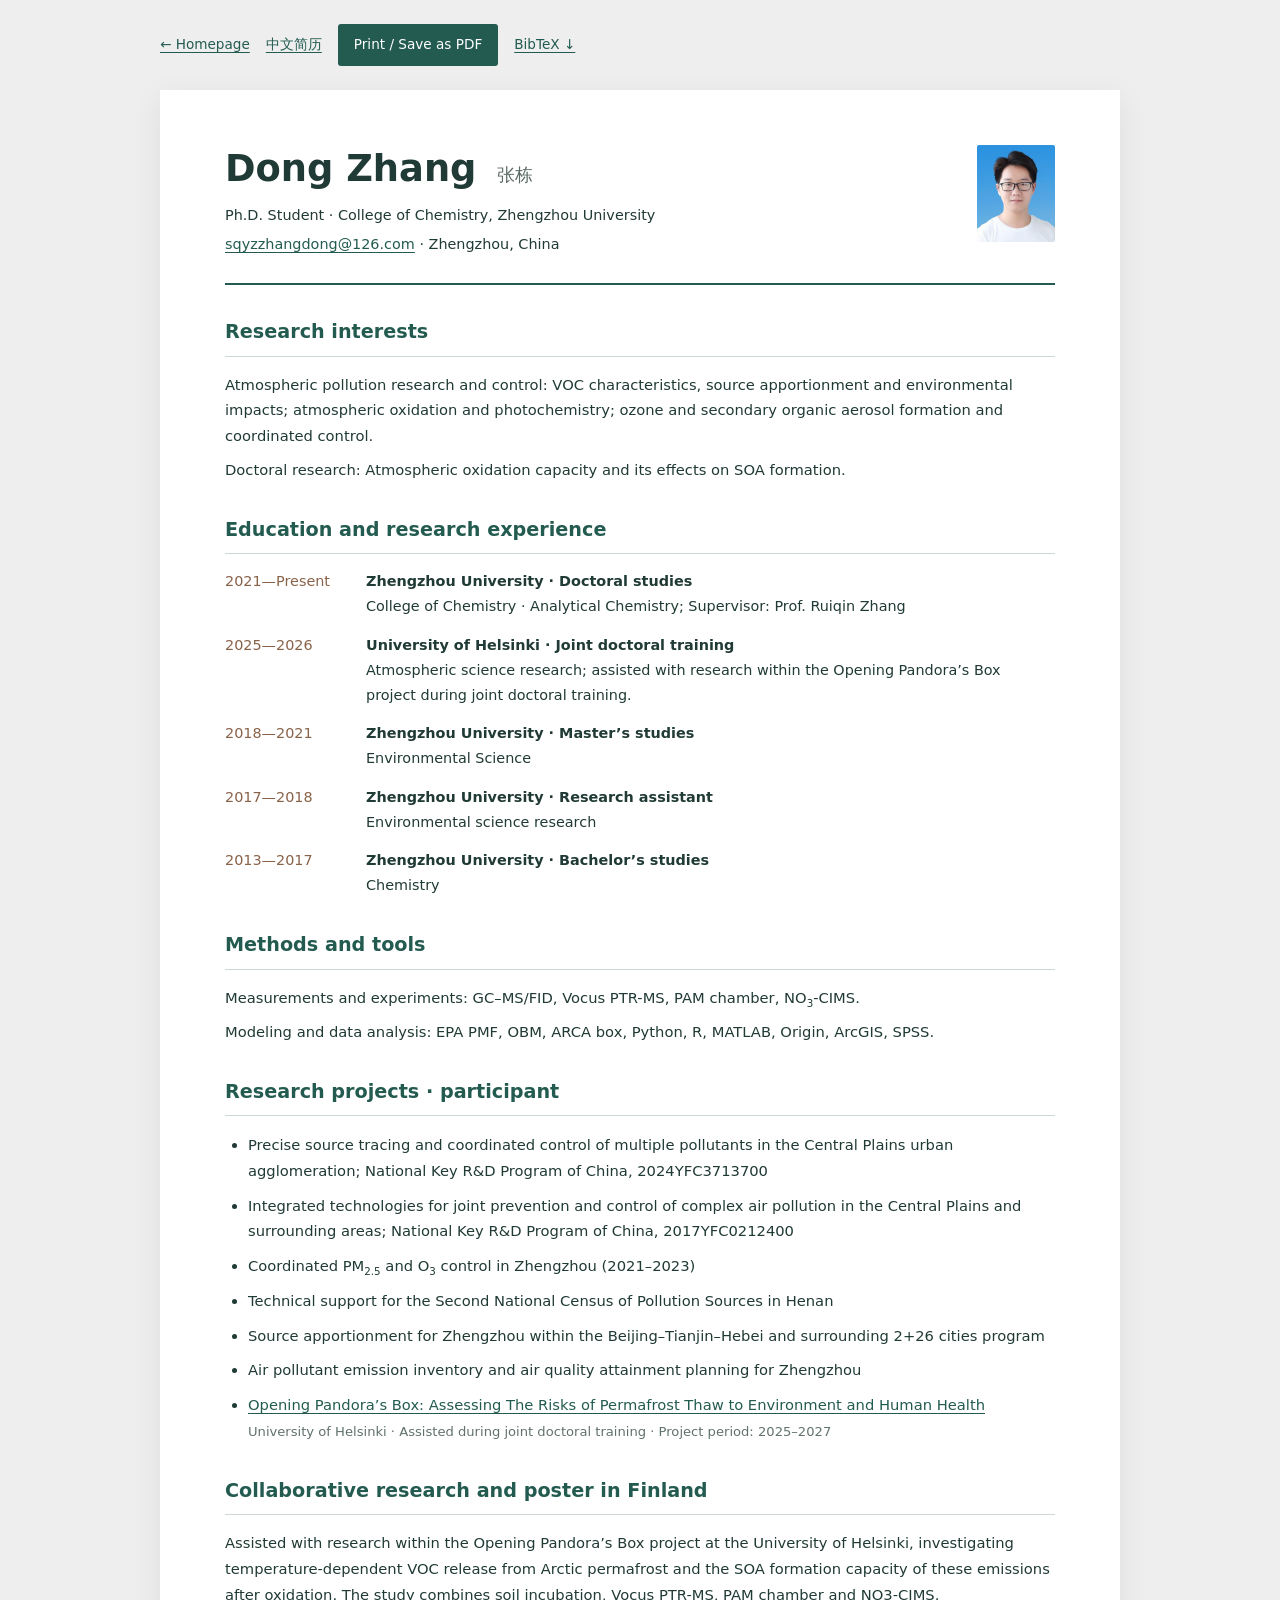
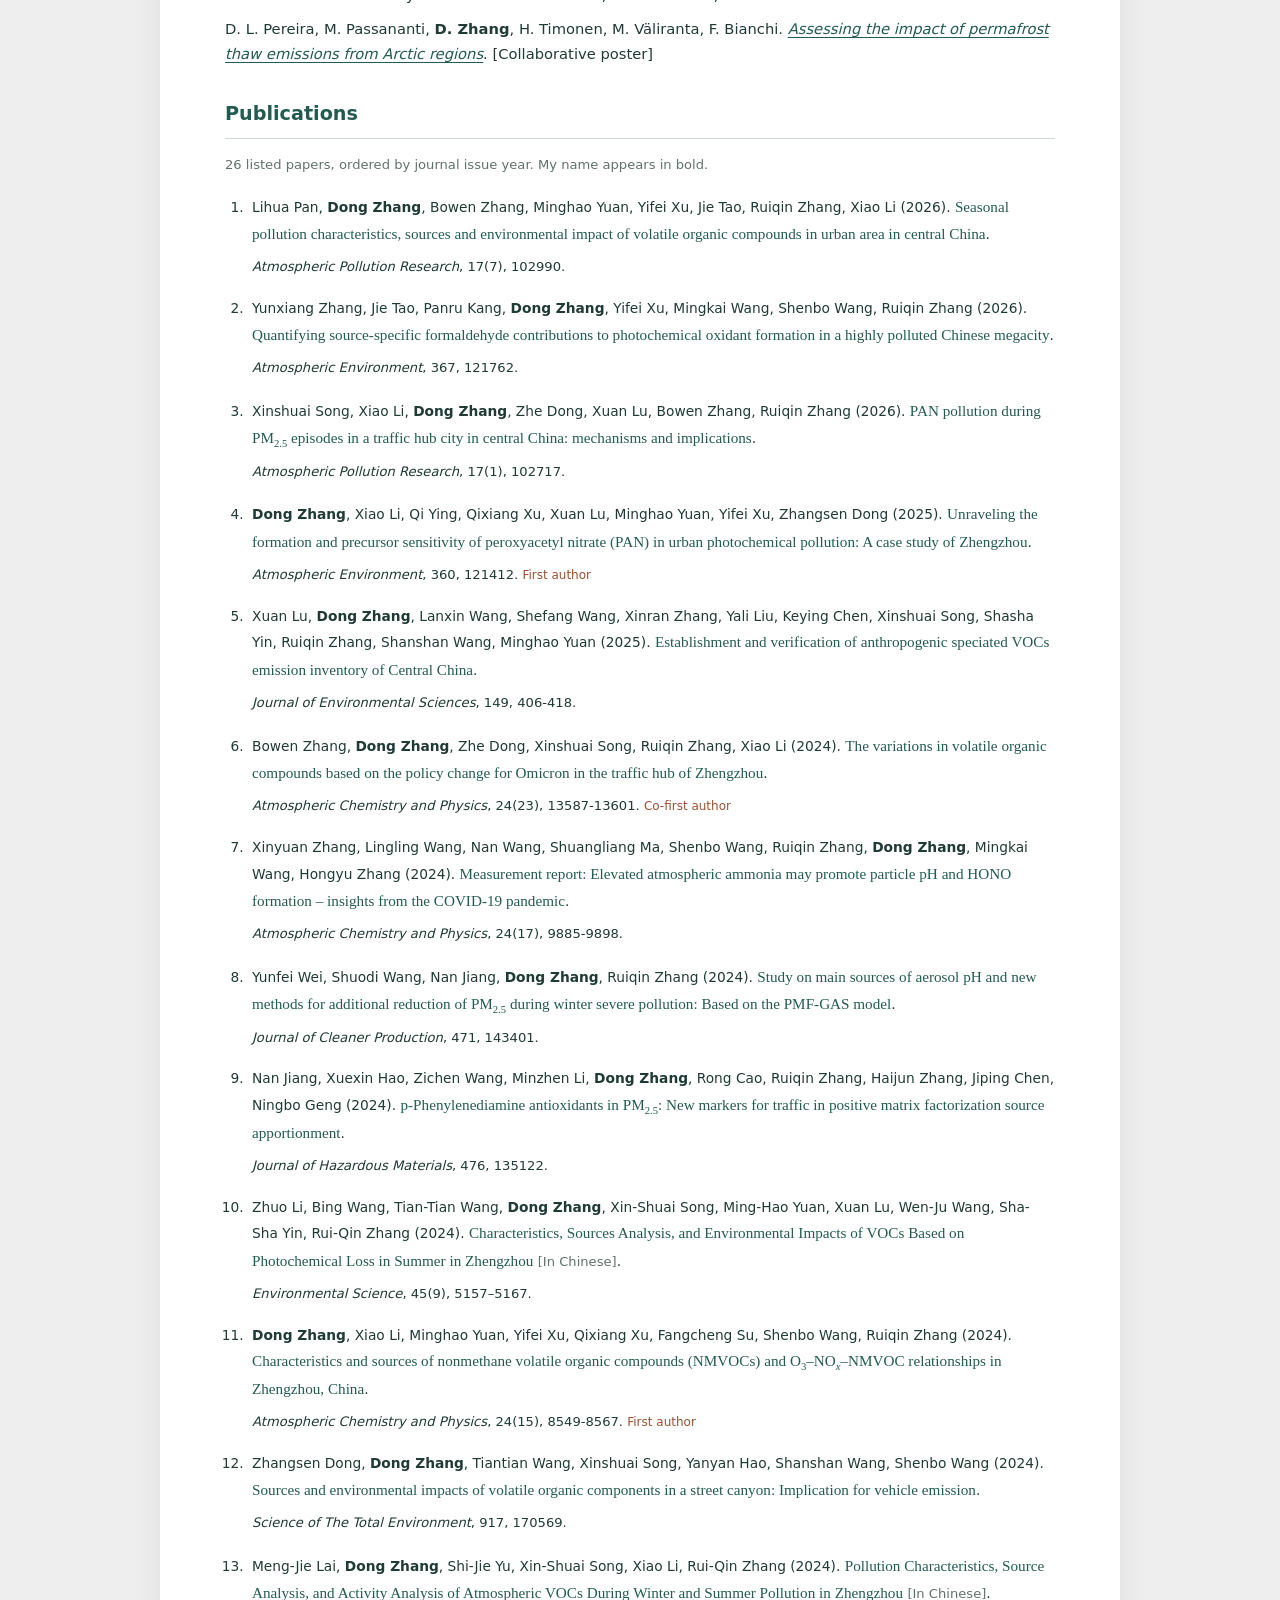
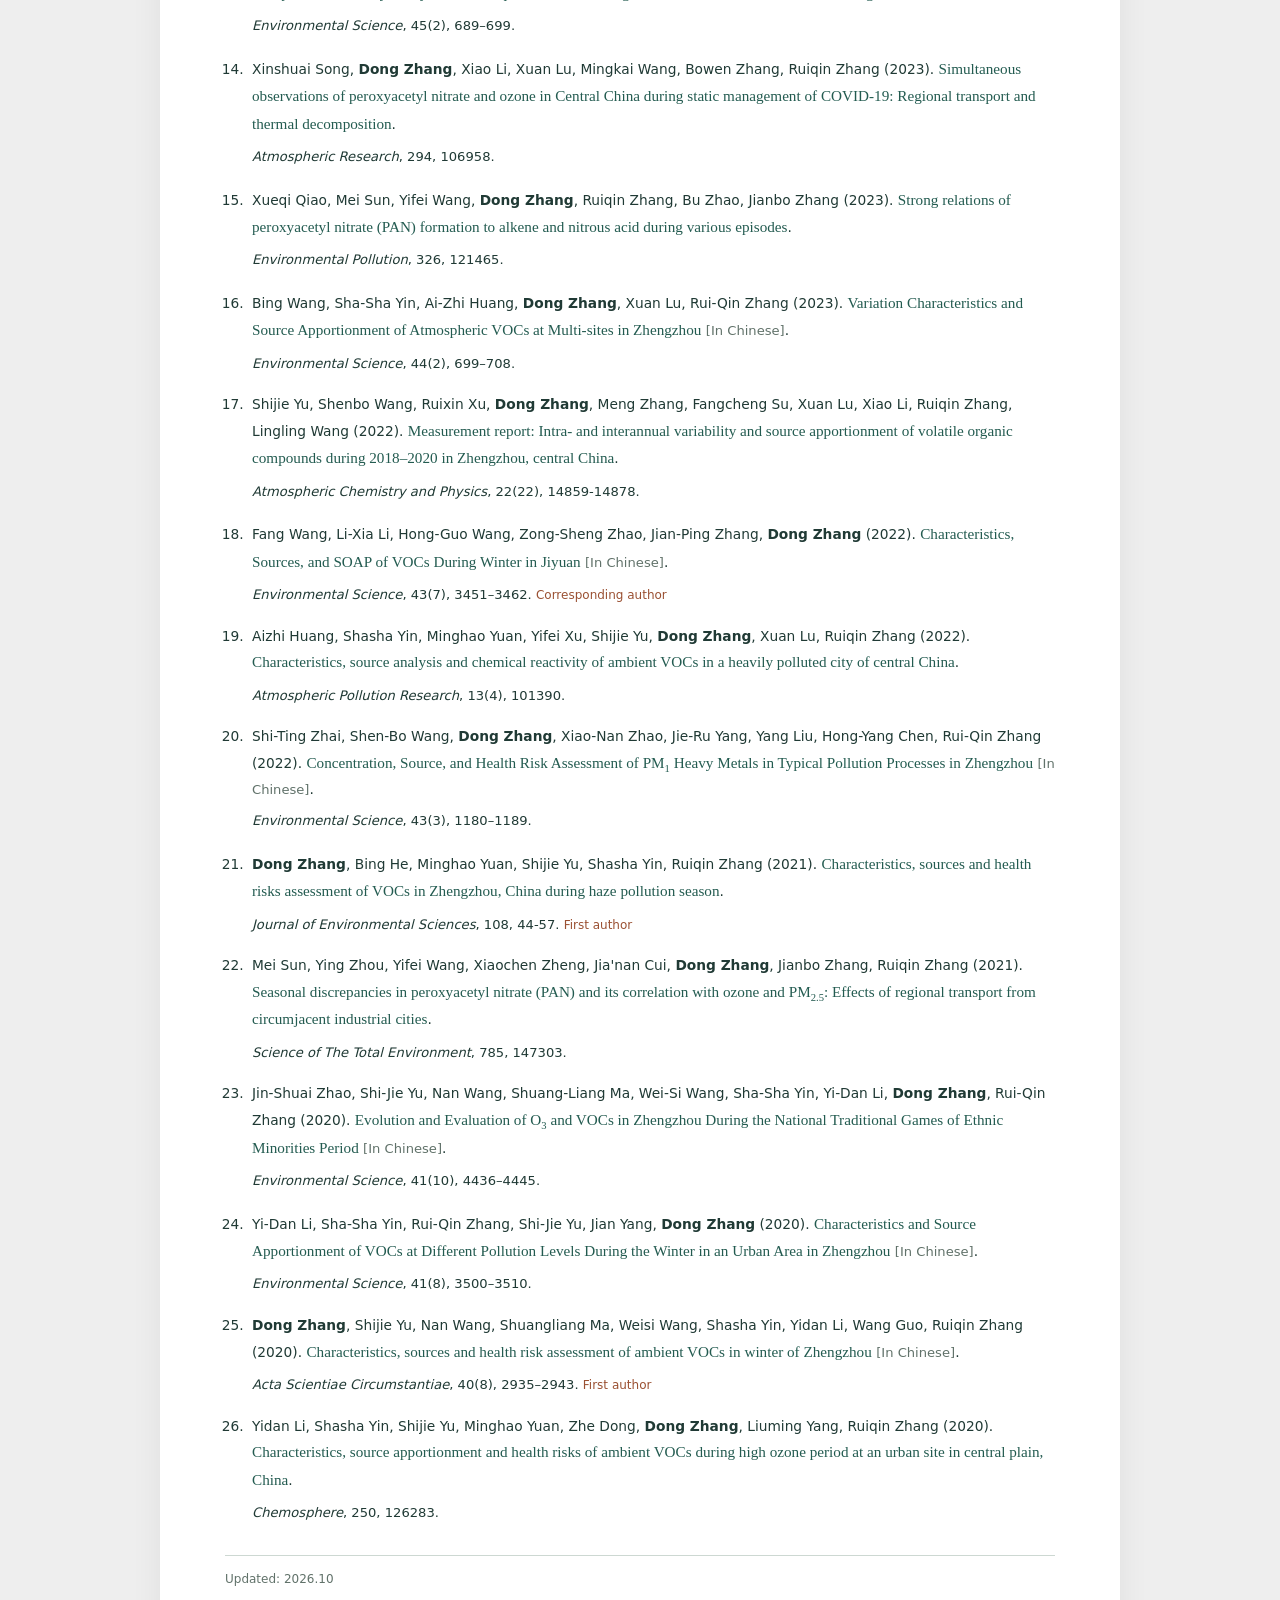
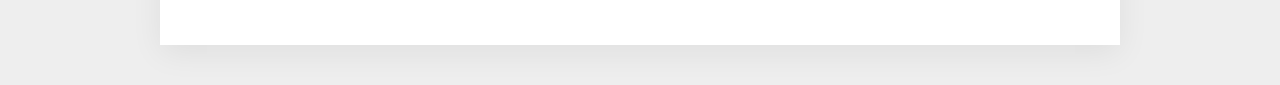
==== commit 1929b28c: "Publish Dong Zhang academic homepage and verified publications" ====
--- a/cv-en.html
+++ b/cv-en.html
@@ -3,9 +3,9 @@
 <body><div class="cv-tools"><a href="index.html">← Homepage</a><a href="cv.html">中文简历</a><button type="button" onclick="window.print()">Print / Save as PDF</button><a href="publications.bib" download>BibTeX ↓</a></div>
 <main class="cv"><header><div><h1>Dong Zhang <small>张栋</small></h1><p>Ph.D. Student · College of Chemistry, Zhengzhou University</p><p><a href="mailto:sqyzzhangdong@126.com">sqyzzhangdong@126.com</a> · Zhengzhou, China</p></div><img src="portrait.jpg" alt="Portrait of Dong Zhang" width="78" height="97"></header>
 <section><h2>Research interests</h2><p>Atmospheric pollution research and control: VOC characteristics, source apportionment and environmental impacts; atmospheric oxidation and photochemistry; ozone and secondary organic aerosol formation and coordinated control.</p><p>Doctoral research: Atmospheric oxidation capacity and its effects on SOA formation.</p></section>
-<section><h2>Education and research experience</h2><div class="education"><div><time>2021—Present</time><p><strong>Zhengzhou University · Doctoral studies</strong><br>College of Chemistry · Analytical Chemistry; Supervisor: Prof. Ruiqin Zhang</p></div><div><time>2025—2026</time><p><strong>University of Helsinki · Joint doctoral training</strong><br>Atmospheric science research</p></div><div><time>2018—2021</time><p><strong>Zhengzhou University · Master’s studies</strong><br>Environmental Science</p></div><div><time>2017—2018</time><p><strong>Zhengzhou University · Research assistant</strong><br>Environmental science research</p></div><div><time>2013—2017</time><p><strong>Zhengzhou University · Bachelor’s studies</strong><br>Chemistry</p></div></div></section>
+<section><h2>Education and research experience</h2><div class="education"><div><time>2021—Present</time><p><strong>Zhengzhou University · Doctoral studies</strong><br>College of Chemistry · Analytical Chemistry; Supervisor: Prof. Ruiqin Zhang</p></div><div><time>2025—2026</time><p><strong>University of Helsinki · Joint doctoral training</strong><br>Atmospheric science research; assisted with research within the Opening Pandora’s Box project during joint doctoral training.</p></div><div><time>2018—2021</time><p><strong>Zhengzhou University · Master’s studies</strong><br>Environmental Science</p></div><div><time>2017—2018</time><p><strong>Zhengzhou University · Research assistant</strong><br>Environmental science research</p></div><div><time>2013—2017</time><p><strong>Zhengzhou University · Bachelor’s studies</strong><br>Chemistry</p></div></div></section>
 <section><h2>Methods and tools</h2><p>Measurements and experiments: GC–MS/FID, Vocus PTR-MS, PAM chamber, NO<sub>3</sub>-CIMS.</p><p>Modeling and data analysis: EPA PMF, OBM, ARCA box, Python, R, MATLAB, Origin, ArcGIS, SPSS.</p></section>
-<section><h2>Research projects · participant</h2><ul><li>Precise source tracing and coordinated control of multiple pollutants in the Central Plains urban agglomeration; National Key R&amp;D Program of China, 2024YFC3713700</li><li>Integrated technologies for joint prevention and control of complex air pollution in the Central Plains and surrounding areas; National Key R&amp;D Program of China, 2017YFC0212400</li><li>Coordinated PM<sub>2.5</sub> and O<sub>3</sub> control in Zhengzhou (2021–2023)</li><li>Technical support for the Second National Census of Pollution Sources in Henan</li><li>Source apportionment for Zhengzhou within the Beijing–Tianjin–Hebei and surrounding 2+26 cities program</li><li>Air pollutant emission inventory and air quality attainment planning for Zhengzhou</li><li><a href="https://researchportal.helsinki.fi/en/projects/opening-pandoras-box-assessing-the-risks-of-permafrost-thaw-to-en/">Opening Pandora’s Box: Assessing The Risks of Permafrost Thaw to Environment and Human Health</a> · Project period: 2025–2027</li></ul></section>
+<section><h2>Research projects · participant</h2><ul><li>Precise source tracing and coordinated control of multiple pollutants in the Central Plains urban agglomeration; National Key R&amp;D Program of China, 2024YFC3713700</li><li>Integrated technologies for joint prevention and control of complex air pollution in the Central Plains and surrounding areas; National Key R&amp;D Program of China, 2017YFC0212400</li><li>Coordinated PM<sub>2.5</sub> and O<sub>3</sub> control in Zhengzhou (2021–2023)</li><li>Technical support for the Second National Census of Pollution Sources in Henan</li><li>Source apportionment for Zhengzhou within the Beijing–Tianjin–Hebei and surrounding 2+26 cities program</li><li>Air pollutant emission inventory and air quality attainment planning for Zhengzhou</li><li><a href="https://researchportal.helsinki.fi/en/projects/opening-pandoras-box-assessing-the-risks-of-permafrost-thaw-to-en/">Opening Pandora’s Box: Assessing The Risks of Permafrost Thaw to Environment and Human Health</a><br><span class="muted">University of Helsinki · Assisted during joint doctoral training · Project period: 2025–2027</span></li></ul></section>
 <section><h2>Collaborative research and poster in Finland</h2><p>Assisted with research within the Opening Pandora’s Box project at the University of Helsinki, investigating temperature-dependent VOC release from Arctic permafrost and the SOA formation capacity of these emissions after oxidation. The study combines soil incubation, Vocus PTR-MS, PAM chamber and NO3-CIMS.</p><p>D. L. Pereira, M. Passananti, <strong>D. Zhang</strong>, H. Timonen, M. Väliranta, F. Bianchi. <a href="permafrost-poster.jpg"><i>Assessing the impact of permafrost thaw emissions from Arctic regions</i></a>. [Collaborative poster]</p></section>
 <section><h2>Publications</h2><p class="muted">26 listed papers, ordered by journal issue year. My name appears in bold.</p><ol class="publications"><li><p>Lihua Pan, <strong>Dong Zhang</strong>, Bowen Zhang, Minghao Yuan, Yifei Xu, Jie Tao, Ruiqin Zhang, Xiao Li (2026). <a href="https://doi.org/10.1016/j.apr.2026.102990">Seasonal pollution characteristics, sources and environmental impact of volatile organic compounds in urban area in central China</a>.</p><p class="journal"><i>Atmospheric Pollution Research</i>, 17(7), 102990.</p></li><li><p>Yunxiang Zhang, Jie Tao, Panru Kang, <strong>Dong Zhang</strong>, Yifei Xu, Mingkai Wang, Shenbo Wang, Ruiqin Zhang (2026). <a href="https://doi.org/10.1016/j.atmosenv.2025.121762">Quantifying source-specific formaldehyde contributions to photochemical oxidant formation in a highly polluted Chinese megacity</a>.</p><p class="journal"><i>Atmospheric Environment</i>, 367, 121762.</p></li><li><p>Xinshuai Song, Xiao Li, <strong>Dong Zhang</strong>, Zhe Dong, Xuan Lu, Bowen Zhang, Ruiqin Zhang (2026). <a href="https://doi.org/10.1016/j.apr.2025.102717">PAN pollution during PM<sub>2.5</sub> episodes in a traffic hub city in central China: mechanisms and implications</a>.</p><p class="journal"><i>Atmospheric Pollution Research</i>, 17(1), 102717.</p></li><li><p><strong>Dong Zhang</strong>, Xiao Li, Qi Ying, Qixiang Xu, Xuan Lu, Minghao Yuan, Yifei Xu, Zhangsen Dong (2025). <a href="https://doi.org/10.1016/j.atmosenv.2025.121412">Unraveling the formation and precursor sensitivity of peroxyacetyl nitrate (PAN) in urban photochemical pollution: A case study of Zhengzhou</a>.</p><p class="journal"><i>Atmospheric Environment</i>, 360, 121412. <span class="role">First author</span></p></li><li><p>Xuan Lu, <strong>Dong Zhang</strong>, Lanxin Wang, Shefang Wang, Xinran Zhang, Yali Liu, Keying Chen, Xinshuai Song, Shasha Yin, Ruiqin Zhang, Shanshan Wang, Minghao Yuan (2025). <a href="https://doi.org/10.1016/j.jes.2024.01.033">Establishment and verification of anthropogenic speciated VOCs emission inventory of Central China</a>.</p><p class="journal"><i>Journal of Environmental Sciences</i>, 149, 406-418.</p></li><li><p>Bowen Zhang, <strong>Dong Zhang</strong>, Zhe Dong, Xinshuai Song, Ruiqin Zhang, Xiao Li (2024). <a href="https://doi.org/10.5194/acp-24-13587-2024">The variations in volatile organic compounds based on the policy change for Omicron in the traffic hub of Zhengzhou</a>.</p><p class="journal"><i>Atmospheric Chemistry and Physics</i>, 24(23), 13587-13601. <span class="role">Co-first author</span></p></li><li><p>Xinyuan Zhang, Lingling Wang, Nan Wang, Shuangliang Ma, Shenbo Wang, Ruiqin Zhang, <strong>Dong Zhang</strong>, Mingkai Wang, Hongyu Zhang (2024). <a href="https://doi.org/10.5194/acp-24-9885-2024">Measurement report: Elevated atmospheric ammonia may promote particle pH and HONO formation – insights from the COVID-19 pandemic</a>.</p><p class="journal"><i>Atmospheric Chemistry and Physics</i>, 24(17), 9885-9898.</p></li><li><p>Yunfei Wei, Shuodi Wang, Nan Jiang, <strong>Dong Zhang</strong>, Ruiqin Zhang (2024). <a href="https://doi.org/10.1016/j.jclepro.2024.143401">Study on main sources of aerosol pH and new methods for additional reduction of PM<sub>2.5</sub> during winter severe pollution: Based on the PMF-GAS model</a>.</p><p class="journal"><i>Journal of Cleaner Production</i>, 471, 143401.</p></li><li><p>Nan Jiang, Xuexin Hao, Zichen Wang, Minzhen Li, <strong>Dong Zhang</strong>, Rong Cao, Ruiqin Zhang, Haijun Zhang, Jiping Chen, Ningbo Geng (2024). <a href="https://doi.org/10.1016/j.jhazmat.2024.135122">p‑Phenylenediamine antioxidants in PM<sub>2.5</sub>: New markers for traffic in positive matrix factorization source apportionment</a>.</p><p class="journal"><i>Journal of Hazardous Materials</i>, 476, 135122.</p></li><li><p>Zhuo Li, Bing Wang, Tian-Tian Wang, <strong>Dong Zhang</strong>, Xin-Shuai Song, Ming-Hao Yuan, Xuan Lu, Wen-Ju Wang, Sha-Sha Yin, Rui-Qin Zhang (2024). <a href="https://doi.org/10.13227/j.hjkx.202310049">Characteristics, Sources Analysis, and Environmental Impacts of VOCs Based on Photochemical Loss in Summer in Zhengzhou</a> <span class="muted">[In Chinese]</span>.</p><p class="journal"><i>Environmental Science</i>, 45(9), 5157–5167.</p></li><li><p><strong>Dong Zhang</strong>, Xiao Li, Minghao Yuan, Yifei Xu, Qixiang Xu, Fangcheng Su, Shenbo Wang, Ruiqin Zhang (2024). <a href="https://doi.org/10.5194/acp-24-8549-2024">Characteristics and sources of nonmethane volatile organic compounds (NMVOCs) and O<sub>3</sub>–NO<sub><i>x</i></sub>–NMVOC relationships in Zhengzhou, China</a>.</p><p class="journal"><i>Atmospheric Chemistry and Physics</i>, 24(15), 8549-8567. <span class="role">First author</span></p></li><li><p>Zhangsen Dong, <strong>Dong Zhang</strong>, Tiantian Wang, Xinshuai Song, Yanyan Hao, Shanshan Wang, Shenbo Wang (2024). <a href="https://doi.org/10.1016/j.scitotenv.2024.170569">Sources and environmental impacts of volatile organic components in a street canyon: Implication for vehicle emission</a>.</p><p class="journal"><i>Science of The Total Environment</i>, 917, 170569.</p></li><li><p>Meng-Jie Lai, <strong>Dong Zhang</strong>, Shi-Jie Yu, Xin-Shuai Song, Xiao Li, Rui-Qin Zhang (2024). <a href="https://doi.org/10.13227/j.hjkx.202301125">Pollution Characteristics, Source Analysis, and Activity Analysis of Atmospheric VOCs During Winter and Summer Pollution in Zhengzhou</a> <span class="muted">[In Chinese]</span>.</p><p class="journal"><i>Environmental Science</i>, 45(2), 689–699.</p></li><li><p>Xinshuai Song, <strong>Dong Zhang</strong>, Xiao Li, Xuan Lu, Mingkai Wang, Bowen Zhang, Ruiqin Zhang (2023). <a href="https://doi.org/10.1016/j.atmosres.2023.106958">Simultaneous observations of peroxyacetyl nitrate and ozone in Central China during static management of COVID-19: Regional transport and thermal decomposition</a>.</p><p class="journal"><i>Atmospheric Research</i>, 294, 106958.</p></li><li><p>Xueqi Qiao, Mei Sun, Yifei Wang, <strong>Dong Zhang</strong>, Ruiqin Zhang, Bu Zhao, Jianbo Zhang (2023). <a href="https://doi.org/10.1016/j.envpol.2023.121465">Strong relations of peroxyacetyl nitrate (PAN) formation to alkene and nitrous acid during various episodes</a>.</p><p class="journal"><i>Environmental Pollution</i>, 326, 121465.</p></li><li><p>Bing Wang, Sha-Sha Yin, Ai-Zhi Huang, <strong>Dong Zhang</strong>, Xuan Lu, Rui-Qin Zhang (2023). <a href="https://doi.org/10.13227/j.hjkx.202203117">Variation Characteristics and Source Apportionment of Atmospheric VOCs at Multi-sites in Zhengzhou</a> <span class="muted">[In Chinese]</span>.</p><p class="journal"><i>Environmental Science</i>, 44(2), 699–708.</p></li><li><p>Shijie Yu, Shenbo Wang, Ruixin Xu, <strong>Dong Zhang</strong>, Meng Zhang, Fangcheng Su, Xuan Lu, Xiao Li, Ruiqin Zhang, Lingling Wang (2022). <a href="https://doi.org/10.5194/acp-22-14859-2022">Measurement report: Intra- and interannual variability and source apportionment of volatile organic compounds during 2018–2020 in Zhengzhou, central China</a>.</p><p class="journal"><i>Atmospheric Chemistry and Physics</i>, 22(22), 14859-14878.</p></li><li><p>Fang Wang, Li-Xia Li, Hong-Guo Wang, Zong-Sheng Zhao, Jian-Ping Zhang, <strong>Dong Zhang</strong> (2022). <a href="https://doi.org/10.13227/j.hjkx.202109153">Characteristics, Sources, and SOAP of VOCs During Winter in Jiyuan</a> <span class="muted">[In Chinese]</span>.</p><p class="journal"><i>Environmental Science</i>, 43(7), 3451–3462. <span class="role">Corresponding author</span></p></li><li><p>Aizhi Huang, Shasha Yin, Minghao Yuan, Yifei Xu, Shijie Yu, <strong>Dong Zhang</strong>, Xuan Lu, Ruiqin Zhang (2022). <a href="https://doi.org/10.1016/j.apr.2022.101390">Characteristics, source analysis and chemical reactivity of ambient VOCs in a heavily polluted city of central China</a>.</p><p class="journal"><i>Atmospheric Pollution Research</i>, 13(4), 101390.</p></li><li><p>Shi-Ting Zhai, Shen-Bo Wang, <strong>Dong Zhang</strong>, Xiao-Nan Zhao, Jie-Ru Yang, Yang Liu, Hong-Yang Chen, Rui-Qin Zhang (2022). <a href="https://doi.org/10.13227/j.hjkx.202107001">Concentration, Source, and Health Risk Assessment of PM<sub>1</sub> Heavy Metals in Typical Pollution Processes in Zhengzhou</a> <span class="muted">[In Chinese]</span>.</p><p class="journal"><i>Environmental Science</i>, 43(3), 1180–1189.</p></li><li><p><strong>Dong Zhang</strong>, Bing He, Minghao Yuan, Shijie Yu, Shasha Yin, Ruiqin Zhang (2021). <a href="https://doi.org/10.1016/j.jes.2021.01.035">Characteristics, sources and health risks assessment of VOCs in Zhengzhou, China during haze pollution season</a>.</p><p class="journal"><i>Journal of Environmental Sciences</i>, 108, 44-57. <span class="role">First author</span></p></li><li><p>Mei Sun, Ying Zhou, Yifei Wang, Xiaochen Zheng, Jia&#x27;nan Cui, <strong>Dong Zhang</strong>, Jianbo Zhang, Ruiqin Zhang (2021). <a href="https://doi.org/10.1016/j.scitotenv.2021.147303">Seasonal discrepancies in peroxyacetyl nitrate (PAN) and its correlation with ozone and PM<sub>2.5</sub>: Effects of regional transport from circumjacent industrial cities</a>.</p><p class="journal"><i>Science of The Total Environment</i>, 785, 147303.</p></li><li><p>Jin-Shuai Zhao, Shi-Jie Yu, Nan Wang, Shuang-Liang Ma, Wei-Si Wang, Sha-Sha Yin, Yi-Dan Li, <strong>Dong Zhang</strong>, Rui-Qin Zhang (2020). <a href="https://doi.org/10.13227/j.hjkx.202002151">Evolution and Evaluation of O<sub>3</sub> and VOCs in Zhengzhou During the National Traditional Games of Ethnic Minorities Period</a> <span class="muted">[In Chinese]</span>.</p><p class="journal"><i>Environmental Science</i>, 41(10), 4436–4445.</p></li><li><p>Yi-Dan Li, Sha-Sha Yin, Rui-Qin Zhang, Shi-Jie Yu, Jian Yang, <strong>Dong Zhang</strong> (2020). <a href="https://doi.org/10.13227/j.hjkx.202001133">Characteristics and Source Apportionment of VOCs at Different Pollution Levels During the Winter in an Urban Area in Zhengzhou</a> <span class="muted">[In Chinese]</span>.</p><p class="journal"><i>Environmental Science</i>, 41(8), 3500–3510.</p></li><li><p><strong>Dong Zhang</strong>, Shijie Yu, Nan Wang, Shuangliang Ma, Weisi Wang, Shasha Yin, Yidan Li, Wang Guo, Ruiqin Zhang (2020). <a href="https://html.rhhz.net/hjkxxb/html/20200216001.htm">Characteristics, sources and health risk assessment of ambient VOCs in winter of Zhengzhou</a> <span class="muted">[In Chinese]</span>.</p><p class="journal"><i>Acta Scientiae Circumstantiae</i>, 40(8), 2935–2943. <span class="role">First author</span></p></li><li><p>Yidan Li, Shasha Yin, Shijie Yu, Minghao Yuan, Zhe Dong, <strong>Dong Zhang</strong>, Liuming Yang, Ruiqin Zhang (2020). <a href="https://doi.org/10.1016/j.chemosphere.2020.126283">Characteristics, source apportionment and health risks of ambient VOCs during high ozone period at an urban site in central plain, China</a>.</p><p class="journal"><i>Chemosphere</i>, 250, 126283.</p></li></ol></section>
 <footer>Updated: 2026.10</footer></main></body></html>
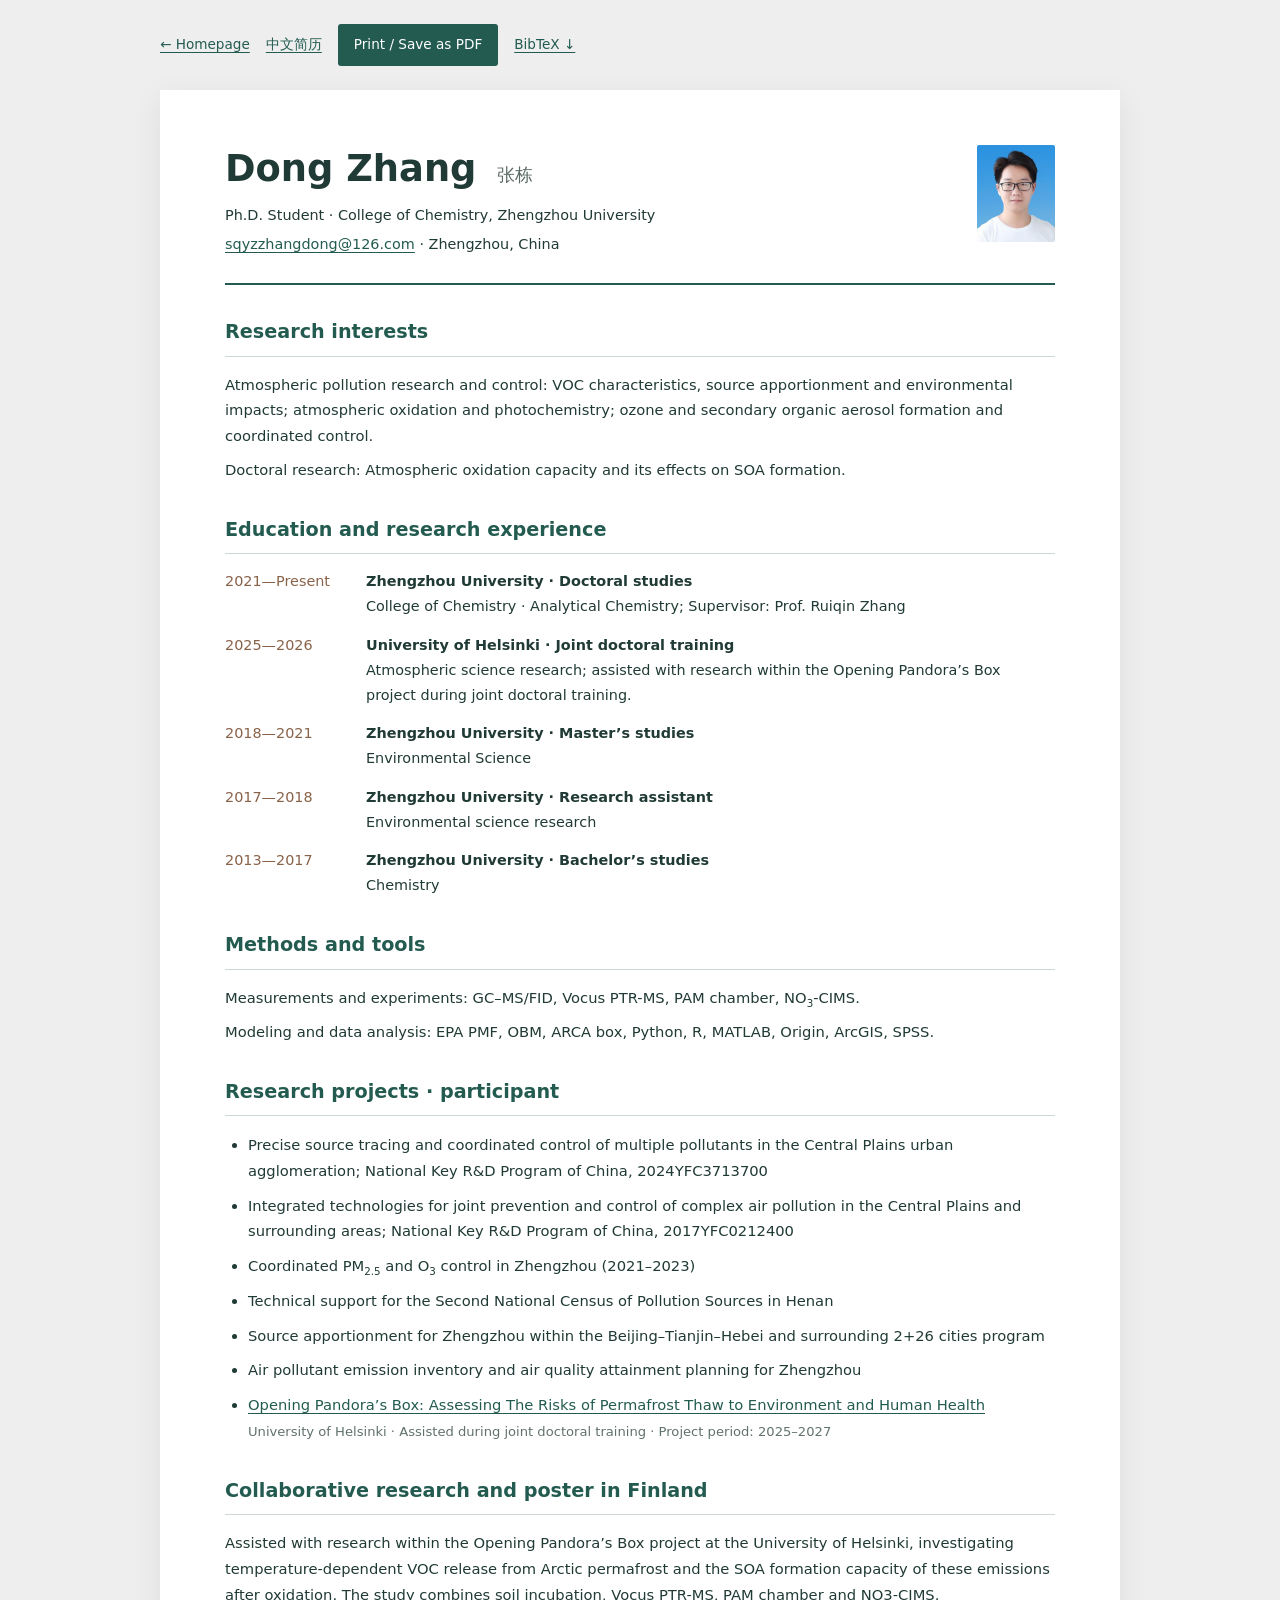
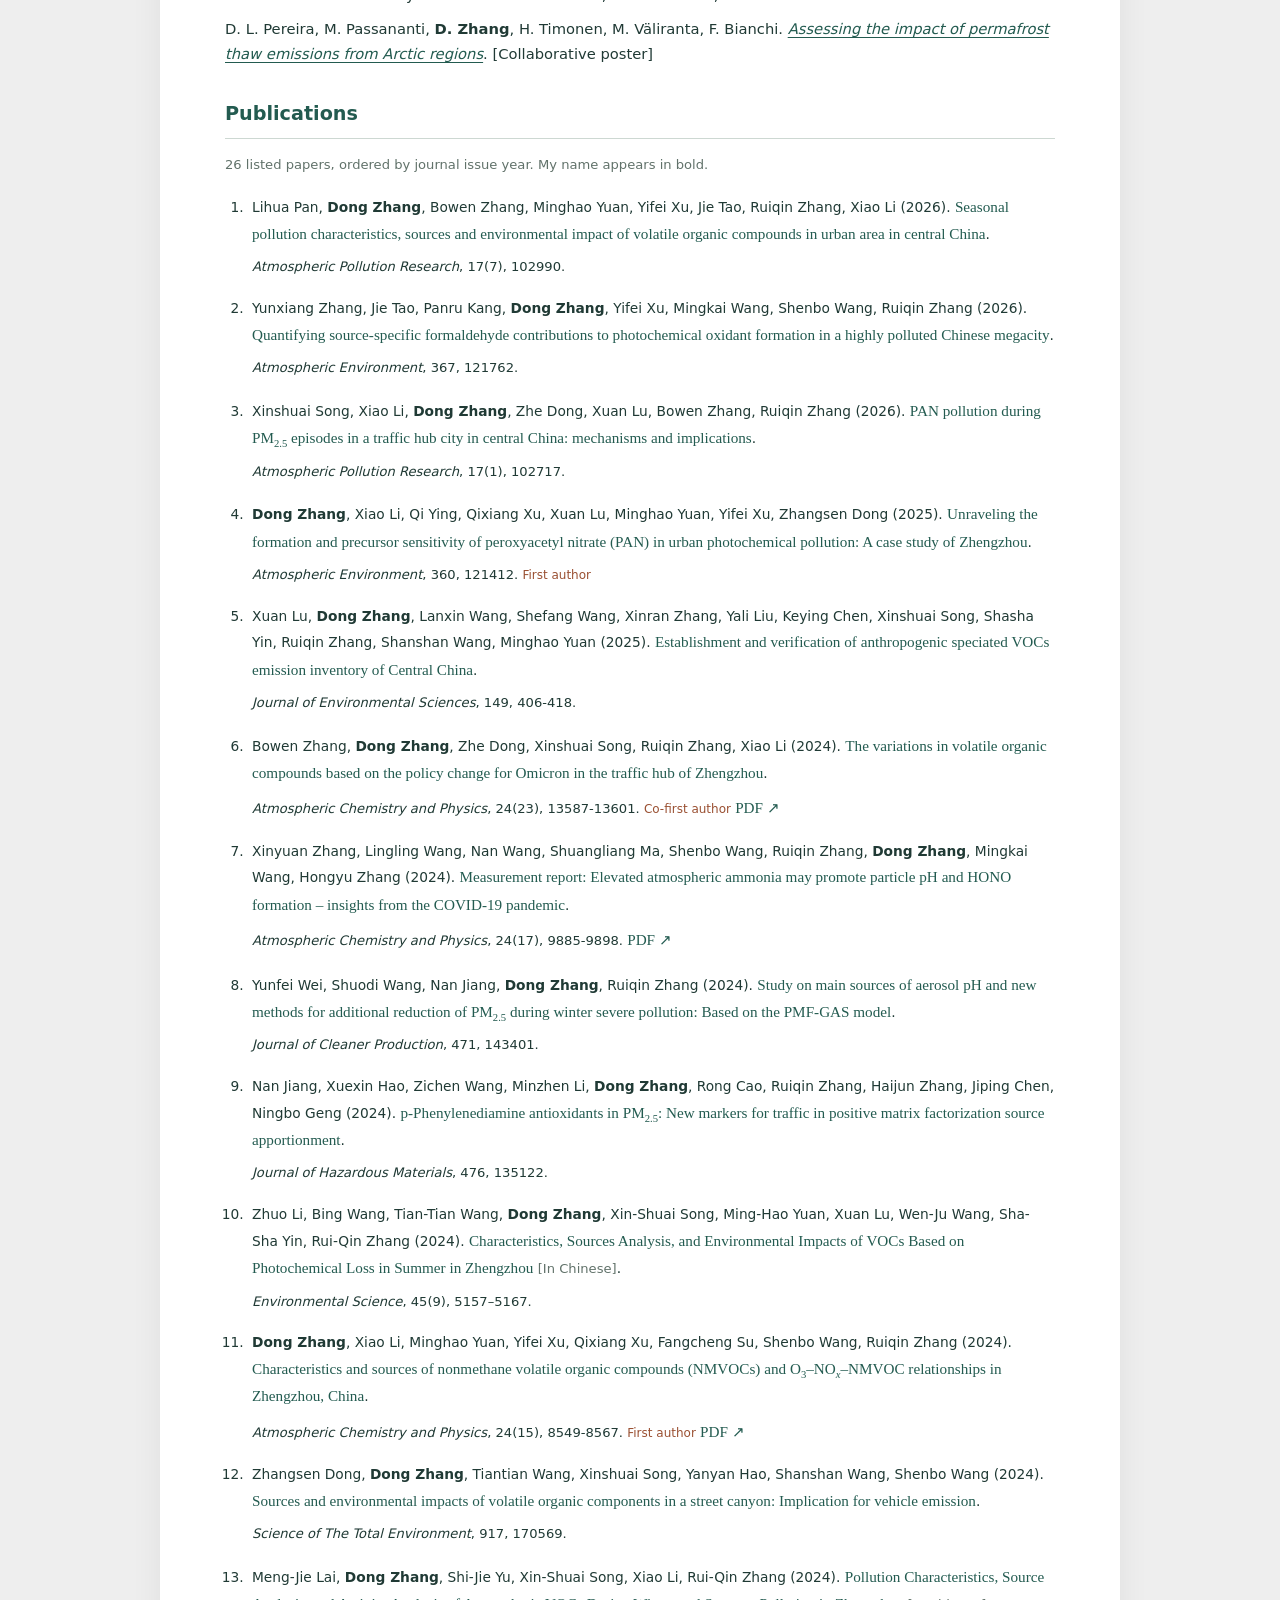
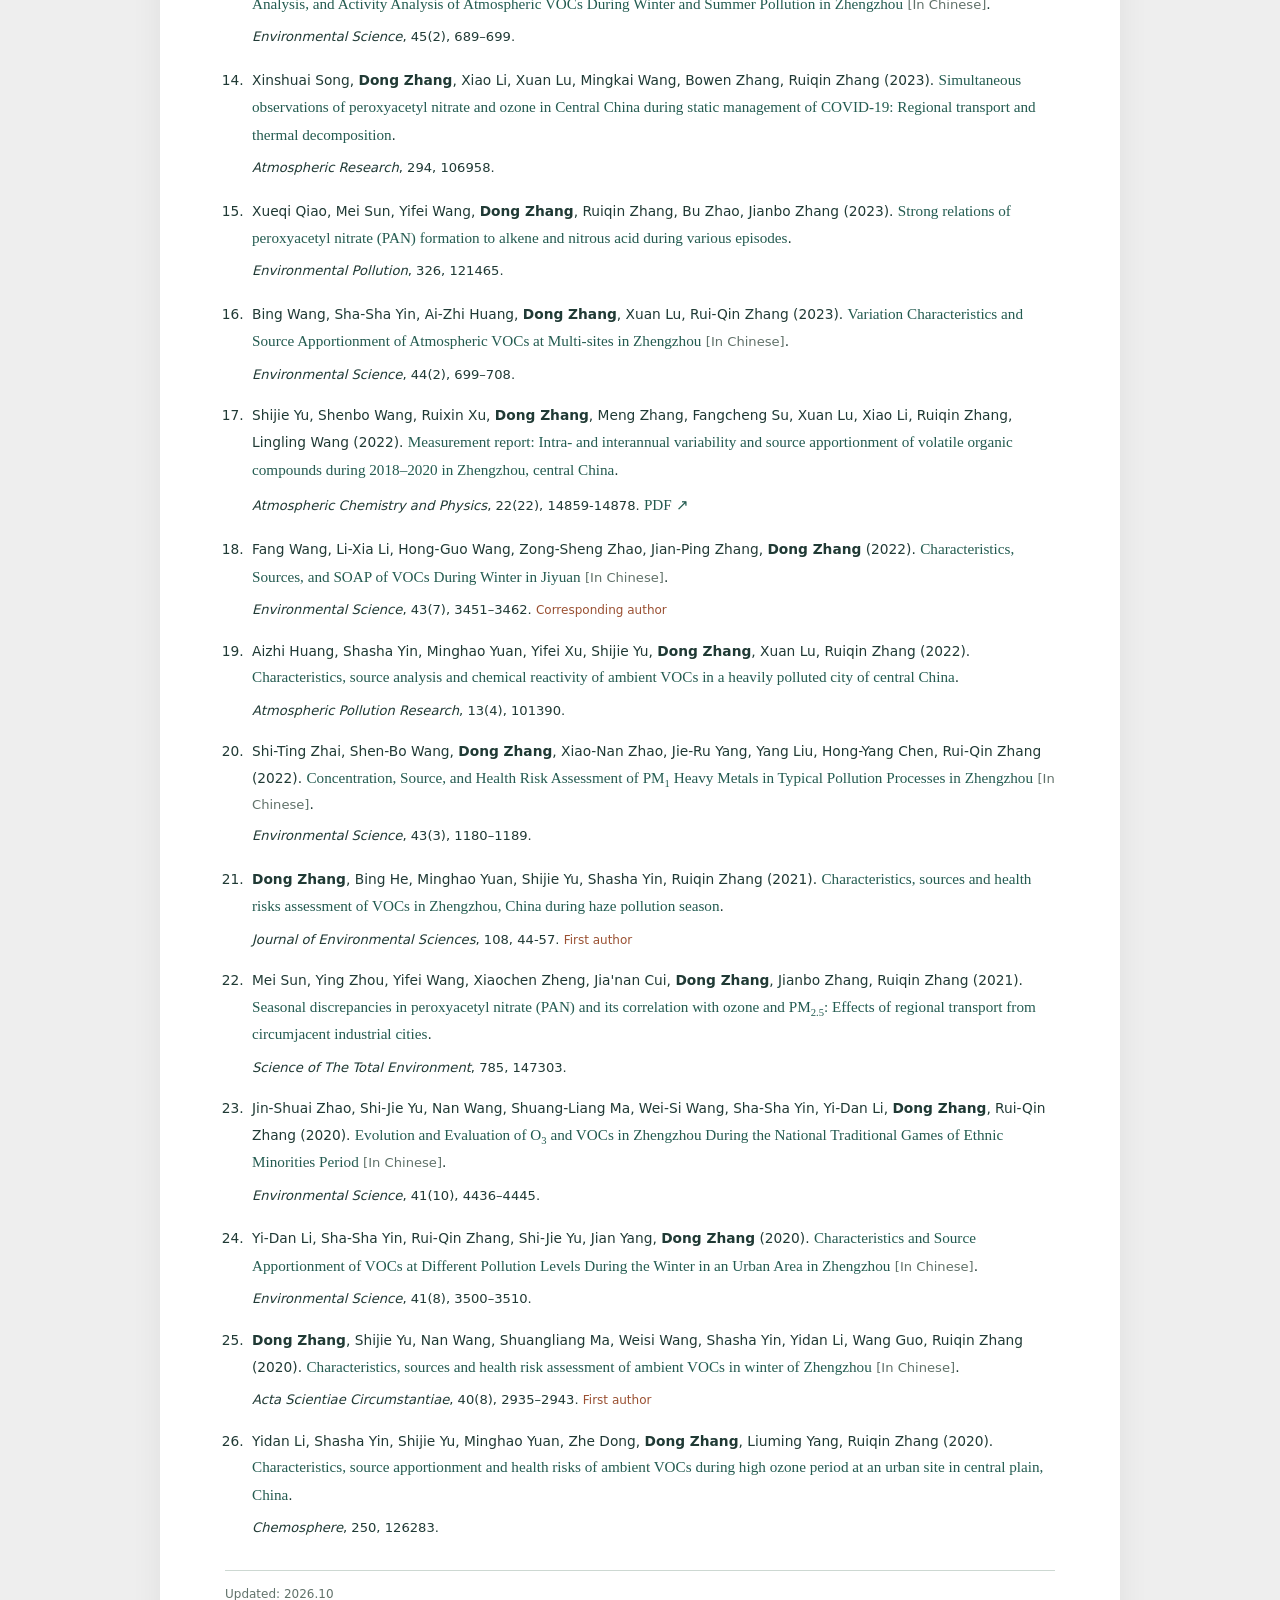
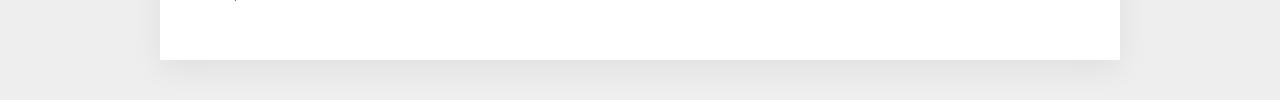
==== commit de027fed: "Publish Dong Zhang academic homepage and verified publications" ====
--- a/cv-en.html
+++ b/cv-en.html
@@ -7,5 +7,5 @@
 <section><h2>Methods and tools</h2><p>Measurements and experiments: GC–MS/FID, Vocus PTR-MS, PAM chamber, NO<sub>3</sub>-CIMS.</p><p>Modeling and data analysis: EPA PMF, OBM, ARCA box, Python, R, MATLAB, Origin, ArcGIS, SPSS.</p></section>
 <section><h2>Research projects · participant</h2><ul><li>Precise source tracing and coordinated control of multiple pollutants in the Central Plains urban agglomeration; National Key R&amp;D Program of China, 2024YFC3713700</li><li>Integrated technologies for joint prevention and control of complex air pollution in the Central Plains and surrounding areas; National Key R&amp;D Program of China, 2017YFC0212400</li><li>Coordinated PM<sub>2.5</sub> and O<sub>3</sub> control in Zhengzhou (2021–2023)</li><li>Technical support for the Second National Census of Pollution Sources in Henan</li><li>Source apportionment for Zhengzhou within the Beijing–Tianjin–Hebei and surrounding 2+26 cities program</li><li>Air pollutant emission inventory and air quality attainment planning for Zhengzhou</li><li><a href="https://researchportal.helsinki.fi/en/projects/opening-pandoras-box-assessing-the-risks-of-permafrost-thaw-to-en/">Opening Pandora’s Box: Assessing The Risks of Permafrost Thaw to Environment and Human Health</a><br><span class="muted">University of Helsinki · Assisted during joint doctoral training · Project period: 2025–2027</span></li></ul></section>
 <section><h2>Collaborative research and poster in Finland</h2><p>Assisted with research within the Opening Pandora’s Box project at the University of Helsinki, investigating temperature-dependent VOC release from Arctic permafrost and the SOA formation capacity of these emissions after oxidation. The study combines soil incubation, Vocus PTR-MS, PAM chamber and NO3-CIMS.</p><p>D. L. Pereira, M. Passananti, <strong>D. Zhang</strong>, H. Timonen, M. Väliranta, F. Bianchi. <a href="permafrost-poster.jpg"><i>Assessing the impact of permafrost thaw emissions from Arctic regions</i></a>. [Collaborative poster]</p></section>
-<section><h2>Publications</h2><p class="muted">26 listed papers, ordered by journal issue year. My name appears in bold.</p><ol class="publications"><li><p>Lihua Pan, <strong>Dong Zhang</strong>, Bowen Zhang, Minghao Yuan, Yifei Xu, Jie Tao, Ruiqin Zhang, Xiao Li (2026). <a href="https://doi.org/10.1016/j.apr.2026.102990">Seasonal pollution characteristics, sources and environmental impact of volatile organic compounds in urban area in central China</a>.</p><p class="journal"><i>Atmospheric Pollution Research</i>, 17(7), 102990.</p></li><li><p>Yunxiang Zhang, Jie Tao, Panru Kang, <strong>Dong Zhang</strong>, Yifei Xu, Mingkai Wang, Shenbo Wang, Ruiqin Zhang (2026). <a href="https://doi.org/10.1016/j.atmosenv.2025.121762">Quantifying source-specific formaldehyde contributions to photochemical oxidant formation in a highly polluted Chinese megacity</a>.</p><p class="journal"><i>Atmospheric Environment</i>, 367, 121762.</p></li><li><p>Xinshuai Song, Xiao Li, <strong>Dong Zhang</strong>, Zhe Dong, Xuan Lu, Bowen Zhang, Ruiqin Zhang (2026). <a href="https://doi.org/10.1016/j.apr.2025.102717">PAN pollution during PM<sub>2.5</sub> episodes in a traffic hub city in central China: mechanisms and implications</a>.</p><p class="journal"><i>Atmospheric Pollution Research</i>, 17(1), 102717.</p></li><li><p><strong>Dong Zhang</strong>, Xiao Li, Qi Ying, Qixiang Xu, Xuan Lu, Minghao Yuan, Yifei Xu, Zhangsen Dong (2025). <a href="https://doi.org/10.1016/j.atmosenv.2025.121412">Unraveling the formation and precursor sensitivity of peroxyacetyl nitrate (PAN) in urban photochemical pollution: A case study of Zhengzhou</a>.</p><p class="journal"><i>Atmospheric Environment</i>, 360, 121412. <span class="role">First author</span></p></li><li><p>Xuan Lu, <strong>Dong Zhang</strong>, Lanxin Wang, Shefang Wang, Xinran Zhang, Yali Liu, Keying Chen, Xinshuai Song, Shasha Yin, Ruiqin Zhang, Shanshan Wang, Minghao Yuan (2025). <a href="https://doi.org/10.1016/j.jes.2024.01.033">Establishment and verification of anthropogenic speciated VOCs emission inventory of Central China</a>.</p><p class="journal"><i>Journal of Environmental Sciences</i>, 149, 406-418.</p></li><li><p>Bowen Zhang, <strong>Dong Zhang</strong>, Zhe Dong, Xinshuai Song, Ruiqin Zhang, Xiao Li (2024). <a href="https://doi.org/10.5194/acp-24-13587-2024">The variations in volatile organic compounds based on the policy change for Omicron in the traffic hub of Zhengzhou</a>.</p><p class="journal"><i>Atmospheric Chemistry and Physics</i>, 24(23), 13587-13601. <span class="role">Co-first author</span></p></li><li><p>Xinyuan Zhang, Lingling Wang, Nan Wang, Shuangliang Ma, Shenbo Wang, Ruiqin Zhang, <strong>Dong Zhang</strong>, Mingkai Wang, Hongyu Zhang (2024). <a href="https://doi.org/10.5194/acp-24-9885-2024">Measurement report: Elevated atmospheric ammonia may promote particle pH and HONO formation – insights from the COVID-19 pandemic</a>.</p><p class="journal"><i>Atmospheric Chemistry and Physics</i>, 24(17), 9885-9898.</p></li><li><p>Yunfei Wei, Shuodi Wang, Nan Jiang, <strong>Dong Zhang</strong>, Ruiqin Zhang (2024). <a href="https://doi.org/10.1016/j.jclepro.2024.143401">Study on main sources of aerosol pH and new methods for additional reduction of PM<sub>2.5</sub> during winter severe pollution: Based on the PMF-GAS model</a>.</p><p class="journal"><i>Journal of Cleaner Production</i>, 471, 143401.</p></li><li><p>Nan Jiang, Xuexin Hao, Zichen Wang, Minzhen Li, <strong>Dong Zhang</strong>, Rong Cao, Ruiqin Zhang, Haijun Zhang, Jiping Chen, Ningbo Geng (2024). <a href="https://doi.org/10.1016/j.jhazmat.2024.135122">p‑Phenylenediamine antioxidants in PM<sub>2.5</sub>: New markers for traffic in positive matrix factorization source apportionment</a>.</p><p class="journal"><i>Journal of Hazardous Materials</i>, 476, 135122.</p></li><li><p>Zhuo Li, Bing Wang, Tian-Tian Wang, <strong>Dong Zhang</strong>, Xin-Shuai Song, Ming-Hao Yuan, Xuan Lu, Wen-Ju Wang, Sha-Sha Yin, Rui-Qin Zhang (2024). <a href="https://doi.org/10.13227/j.hjkx.202310049">Characteristics, Sources Analysis, and Environmental Impacts of VOCs Based on Photochemical Loss in Summer in Zhengzhou</a> <span class="muted">[In Chinese]</span>.</p><p class="journal"><i>Environmental Science</i>, 45(9), 5157–5167.</p></li><li><p><strong>Dong Zhang</strong>, Xiao Li, Minghao Yuan, Yifei Xu, Qixiang Xu, Fangcheng Su, Shenbo Wang, Ruiqin Zhang (2024). <a href="https://doi.org/10.5194/acp-24-8549-2024">Characteristics and sources of nonmethane volatile organic compounds (NMVOCs) and O<sub>3</sub>–NO<sub><i>x</i></sub>–NMVOC relationships in Zhengzhou, China</a>.</p><p class="journal"><i>Atmospheric Chemistry and Physics</i>, 24(15), 8549-8567. <span class="role">First author</span></p></li><li><p>Zhangsen Dong, <strong>Dong Zhang</strong>, Tiantian Wang, Xinshuai Song, Yanyan Hao, Shanshan Wang, Shenbo Wang (2024). <a href="https://doi.org/10.1016/j.scitotenv.2024.170569">Sources and environmental impacts of volatile organic components in a street canyon: Implication for vehicle emission</a>.</p><p class="journal"><i>Science of The Total Environment</i>, 917, 170569.</p></li><li><p>Meng-Jie Lai, <strong>Dong Zhang</strong>, Shi-Jie Yu, Xin-Shuai Song, Xiao Li, Rui-Qin Zhang (2024). <a href="https://doi.org/10.13227/j.hjkx.202301125">Pollution Characteristics, Source Analysis, and Activity Analysis of Atmospheric VOCs During Winter and Summer Pollution in Zhengzhou</a> <span class="muted">[In Chinese]</span>.</p><p class="journal"><i>Environmental Science</i>, 45(2), 689–699.</p></li><li><p>Xinshuai Song, <strong>Dong Zhang</strong>, Xiao Li, Xuan Lu, Mingkai Wang, Bowen Zhang, Ruiqin Zhang (2023). <a href="https://doi.org/10.1016/j.atmosres.2023.106958">Simultaneous observations of peroxyacetyl nitrate and ozone in Central China during static management of COVID-19: Regional transport and thermal decomposition</a>.</p><p class="journal"><i>Atmospheric Research</i>, 294, 106958.</p></li><li><p>Xueqi Qiao, Mei Sun, Yifei Wang, <strong>Dong Zhang</strong>, Ruiqin Zhang, Bu Zhao, Jianbo Zhang (2023). <a href="https://doi.org/10.1016/j.envpol.2023.121465">Strong relations of peroxyacetyl nitrate (PAN) formation to alkene and nitrous acid during various episodes</a>.</p><p class="journal"><i>Environmental Pollution</i>, 326, 121465.</p></li><li><p>Bing Wang, Sha-Sha Yin, Ai-Zhi Huang, <strong>Dong Zhang</strong>, Xuan Lu, Rui-Qin Zhang (2023). <a href="https://doi.org/10.13227/j.hjkx.202203117">Variation Characteristics and Source Apportionment of Atmospheric VOCs at Multi-sites in Zhengzhou</a> <span class="muted">[In Chinese]</span>.</p><p class="journal"><i>Environmental Science</i>, 44(2), 699–708.</p></li><li><p>Shijie Yu, Shenbo Wang, Ruixin Xu, <strong>Dong Zhang</strong>, Meng Zhang, Fangcheng Su, Xuan Lu, Xiao Li, Ruiqin Zhang, Lingling Wang (2022). <a href="https://doi.org/10.5194/acp-22-14859-2022">Measurement report: Intra- and interannual variability and source apportionment of volatile organic compounds during 2018–2020 in Zhengzhou, central China</a>.</p><p class="journal"><i>Atmospheric Chemistry and Physics</i>, 22(22), 14859-14878.</p></li><li><p>Fang Wang, Li-Xia Li, Hong-Guo Wang, Zong-Sheng Zhao, Jian-Ping Zhang, <strong>Dong Zhang</strong> (2022). <a href="https://doi.org/10.13227/j.hjkx.202109153">Characteristics, Sources, and SOAP of VOCs During Winter in Jiyuan</a> <span class="muted">[In Chinese]</span>.</p><p class="journal"><i>Environmental Science</i>, 43(7), 3451–3462. <span class="role">Corresponding author</span></p></li><li><p>Aizhi Huang, Shasha Yin, Minghao Yuan, Yifei Xu, Shijie Yu, <strong>Dong Zhang</strong>, Xuan Lu, Ruiqin Zhang (2022). <a href="https://doi.org/10.1016/j.apr.2022.101390">Characteristics, source analysis and chemical reactivity of ambient VOCs in a heavily polluted city of central China</a>.</p><p class="journal"><i>Atmospheric Pollution Research</i>, 13(4), 101390.</p></li><li><p>Shi-Ting Zhai, Shen-Bo Wang, <strong>Dong Zhang</strong>, Xiao-Nan Zhao, Jie-Ru Yang, Yang Liu, Hong-Yang Chen, Rui-Qin Zhang (2022). <a href="https://doi.org/10.13227/j.hjkx.202107001">Concentration, Source, and Health Risk Assessment of PM<sub>1</sub> Heavy Metals in Typical Pollution Processes in Zhengzhou</a> <span class="muted">[In Chinese]</span>.</p><p class="journal"><i>Environmental Science</i>, 43(3), 1180–1189.</p></li><li><p><strong>Dong Zhang</strong>, Bing He, Minghao Yuan, Shijie Yu, Shasha Yin, Ruiqin Zhang (2021). <a href="https://doi.org/10.1016/j.jes.2021.01.035">Characteristics, sources and health risks assessment of VOCs in Zhengzhou, China during haze pollution season</a>.</p><p class="journal"><i>Journal of Environmental Sciences</i>, 108, 44-57. <span class="role">First author</span></p></li><li><p>Mei Sun, Ying Zhou, Yifei Wang, Xiaochen Zheng, Jia&#x27;nan Cui, <strong>Dong Zhang</strong>, Jianbo Zhang, Ruiqin Zhang (2021). <a href="https://doi.org/10.1016/j.scitotenv.2021.147303">Seasonal discrepancies in peroxyacetyl nitrate (PAN) and its correlation with ozone and PM<sub>2.5</sub>: Effects of regional transport from circumjacent industrial cities</a>.</p><p class="journal"><i>Science of The Total Environment</i>, 785, 147303.</p></li><li><p>Jin-Shuai Zhao, Shi-Jie Yu, Nan Wang, Shuang-Liang Ma, Wei-Si Wang, Sha-Sha Yin, Yi-Dan Li, <strong>Dong Zhang</strong>, Rui-Qin Zhang (2020). <a href="https://doi.org/10.13227/j.hjkx.202002151">Evolution and Evaluation of O<sub>3</sub> and VOCs in Zhengzhou During the National Traditional Games of Ethnic Minorities Period</a> <span class="muted">[In Chinese]</span>.</p><p class="journal"><i>Environmental Science</i>, 41(10), 4436–4445.</p></li><li><p>Yi-Dan Li, Sha-Sha Yin, Rui-Qin Zhang, Shi-Jie Yu, Jian Yang, <strong>Dong Zhang</strong> (2020). <a href="https://doi.org/10.13227/j.hjkx.202001133">Characteristics and Source Apportionment of VOCs at Different Pollution Levels During the Winter in an Urban Area in Zhengzhou</a> <span class="muted">[In Chinese]</span>.</p><p class="journal"><i>Environmental Science</i>, 41(8), 3500–3510.</p></li><li><p><strong>Dong Zhang</strong>, Shijie Yu, Nan Wang, Shuangliang Ma, Weisi Wang, Shasha Yin, Yidan Li, Wang Guo, Ruiqin Zhang (2020). <a href="https://html.rhhz.net/hjkxxb/html/20200216001.htm">Characteristics, sources and health risk assessment of ambient VOCs in winter of Zhengzhou</a> <span class="muted">[In Chinese]</span>.</p><p class="journal"><i>Acta Scientiae Circumstantiae</i>, 40(8), 2935–2943. <span class="role">First author</span></p></li><li><p>Yidan Li, Shasha Yin, Shijie Yu, Minghao Yuan, Zhe Dong, <strong>Dong Zhang</strong>, Liuming Yang, Ruiqin Zhang (2020). <a href="https://doi.org/10.1016/j.chemosphere.2020.126283">Characteristics, source apportionment and health risks of ambient VOCs during high ozone period at an urban site in central plain, China</a>.</p><p class="journal"><i>Chemosphere</i>, 250, 126283.</p></li></ol></section>
+<section><h2>Publications</h2><p class="muted">26 listed papers, ordered by journal issue year. My name appears in bold.</p><ol class="publications"><li><p>Lihua Pan, <strong>Dong Zhang</strong>, Bowen Zhang, Minghao Yuan, Yifei Xu, Jie Tao, Ruiqin Zhang, Xiao Li (2026). <a href="https://linkinghub.elsevier.com/retrieve/pii/S1309104226001066">Seasonal pollution characteristics, sources and environmental impact of volatile organic compounds in urban area in central China</a>.</p><p class="journal"><i>Atmospheric Pollution Research</i>, 17(7), 102990.</p></li><li><p>Yunxiang Zhang, Jie Tao, Panru Kang, <strong>Dong Zhang</strong>, Yifei Xu, Mingkai Wang, Shenbo Wang, Ruiqin Zhang (2026). <a href="https://linkinghub.elsevier.com/retrieve/pii/S135223102500737X">Quantifying source-specific formaldehyde contributions to photochemical oxidant formation in a highly polluted Chinese megacity</a>.</p><p class="journal"><i>Atmospheric Environment</i>, 367, 121762.</p></li><li><p>Xinshuai Song, Xiao Li, <strong>Dong Zhang</strong>, Zhe Dong, Xuan Lu, Bowen Zhang, Ruiqin Zhang (2026). <a href="https://linkinghub.elsevier.com/retrieve/pii/S1309104225003198">PAN pollution during PM<sub>2.5</sub> episodes in a traffic hub city in central China: mechanisms and implications</a>.</p><p class="journal"><i>Atmospheric Pollution Research</i>, 17(1), 102717.</p></li><li><p><strong>Dong Zhang</strong>, Xiao Li, Qi Ying, Qixiang Xu, Xuan Lu, Minghao Yuan, Yifei Xu, Zhangsen Dong (2025). <a href="https://linkinghub.elsevier.com/retrieve/pii/S1352231025003875">Unraveling the formation and precursor sensitivity of peroxyacetyl nitrate (PAN) in urban photochemical pollution: A case study of Zhengzhou</a>.</p><p class="journal"><i>Atmospheric Environment</i>, 360, 121412. <span class="role">First author</span></p></li><li><p>Xuan Lu, <strong>Dong Zhang</strong>, Lanxin Wang, Shefang Wang, Xinran Zhang, Yali Liu, Keying Chen, Xinshuai Song, Shasha Yin, Ruiqin Zhang, Shanshan Wang, Minghao Yuan (2025). <a href="https://linkinghub.elsevier.com/retrieve/pii/S1001074224000470">Establishment and verification of anthropogenic speciated VOCs emission inventory of Central China</a>.</p><p class="journal"><i>Journal of Environmental Sciences</i>, 149, 406-418.</p></li><li><p>Bowen Zhang, <strong>Dong Zhang</strong>, Zhe Dong, Xinshuai Song, Ruiqin Zhang, Xiao Li (2024). <a href="https://acp.copernicus.org/articles/24/13587/2024/">The variations in volatile organic compounds based on the policy change for Omicron in the traffic hub of Zhengzhou</a>.</p><p class="journal"><i>Atmospheric Chemistry and Physics</i>, 24(23), 13587-13601. <span class="role">Co-first author</span> <a href="https://acp.copernicus.org/articles/24/13587/2024/acp-24-13587-2024.pdf" target="_blank" rel="noopener noreferrer">PDF ↗</a></p></li><li><p>Xinyuan Zhang, Lingling Wang, Nan Wang, Shuangliang Ma, Shenbo Wang, Ruiqin Zhang, <strong>Dong Zhang</strong>, Mingkai Wang, Hongyu Zhang (2024). <a href="https://acp.copernicus.org/articles/24/9885/2024/">Measurement report: Elevated atmospheric ammonia may promote particle pH and HONO formation – insights from the COVID-19 pandemic</a>.</p><p class="journal"><i>Atmospheric Chemistry and Physics</i>, 24(17), 9885-9898. <a href="https://acp.copernicus.org/articles/24/9885/2024/acp-24-9885-2024.pdf" target="_blank" rel="noopener noreferrer">PDF ↗</a></p></li><li><p>Yunfei Wei, Shuodi Wang, Nan Jiang, <strong>Dong Zhang</strong>, Ruiqin Zhang (2024). <a href="https://linkinghub.elsevier.com/retrieve/pii/S0959652624028506">Study on main sources of aerosol pH and new methods for additional reduction of PM<sub>2.5</sub> during winter severe pollution: Based on the PMF-GAS model</a>.</p><p class="journal"><i>Journal of Cleaner Production</i>, 471, 143401.</p></li><li><p>Nan Jiang, Xuexin Hao, Zichen Wang, Minzhen Li, <strong>Dong Zhang</strong>, Rong Cao, Ruiqin Zhang, Haijun Zhang, Jiping Chen, Ningbo Geng (2024). <a href="https://linkinghub.elsevier.com/retrieve/pii/S0304389424017011">p‑Phenylenediamine antioxidants in PM<sub>2.5</sub>: New markers for traffic in positive matrix factorization source apportionment</a>.</p><p class="journal"><i>Journal of Hazardous Materials</i>, 476, 135122.</p></li><li><p>Zhuo Li, Bing Wang, Tian-Tian Wang, <strong>Dong Zhang</strong>, Xin-Shuai Song, Ming-Hao Yuan, Xuan Lu, Wen-Ju Wang, Sha-Sha Yin, Rui-Qin Zhang (2024). <a href="https://www.hjkx.ac.cn/hjkx/ch/reader/view_abstract.aspx?file_no=20240916&amp;flag=1">Characteristics, Sources Analysis, and Environmental Impacts of VOCs Based on Photochemical Loss in Summer in Zhengzhou</a> <span class="muted">[In Chinese]</span>.</p><p class="journal"><i>Environmental Science</i>, 45(9), 5157–5167.</p></li><li><p><strong>Dong Zhang</strong>, Xiao Li, Minghao Yuan, Yifei Xu, Qixiang Xu, Fangcheng Su, Shenbo Wang, Ruiqin Zhang (2024). <a href="https://acp.copernicus.org/articles/24/8549/2024/">Characteristics and sources of nonmethane volatile organic compounds (NMVOCs) and O<sub>3</sub>–NO<sub><i>x</i></sub>–NMVOC relationships in Zhengzhou, China</a>.</p><p class="journal"><i>Atmospheric Chemistry and Physics</i>, 24(15), 8549-8567. <span class="role">First author</span> <a href="https://acp.copernicus.org/articles/24/8549/2024/acp-24-8549-2024.pdf" target="_blank" rel="noopener noreferrer">PDF ↗</a></p></li><li><p>Zhangsen Dong, <strong>Dong Zhang</strong>, Tiantian Wang, Xinshuai Song, Yanyan Hao, Shanshan Wang, Shenbo Wang (2024). <a href="https://linkinghub.elsevier.com/retrieve/pii/S004896972400706X">Sources and environmental impacts of volatile organic components in a street canyon: Implication for vehicle emission</a>.</p><p class="journal"><i>Science of The Total Environment</i>, 917, 170569.</p></li><li><p>Meng-Jie Lai, <strong>Dong Zhang</strong>, Shi-Jie Yu, Xin-Shuai Song, Xiao Li, Rui-Qin Zhang (2024). <a href="https://www.hjkx.ac.cn/hjkx/ch/html/20240208.htm">Pollution Characteristics, Source Analysis, and Activity Analysis of Atmospheric VOCs During Winter and Summer Pollution in Zhengzhou</a> <span class="muted">[In Chinese]</span>.</p><p class="journal"><i>Environmental Science</i>, 45(2), 689–699.</p></li><li><p>Xinshuai Song, <strong>Dong Zhang</strong>, Xiao Li, Xuan Lu, Mingkai Wang, Bowen Zhang, Ruiqin Zhang (2023). <a href="https://linkinghub.elsevier.com/retrieve/pii/S0169809523003551">Simultaneous observations of peroxyacetyl nitrate and ozone in Central China during static management of COVID-19: Regional transport and thermal decomposition</a>.</p><p class="journal"><i>Atmospheric Research</i>, 294, 106958.</p></li><li><p>Xueqi Qiao, Mei Sun, Yifei Wang, <strong>Dong Zhang</strong>, Ruiqin Zhang, Bu Zhao, Jianbo Zhang (2023). <a href="https://linkinghub.elsevier.com/retrieve/pii/S0269749123004670">Strong relations of peroxyacetyl nitrate (PAN) formation to alkene and nitrous acid during various episodes</a>.</p><p class="journal"><i>Environmental Pollution</i>, 326, 121465.</p></li><li><p>Bing Wang, Sha-Sha Yin, Ai-Zhi Huang, <strong>Dong Zhang</strong>, Xuan Lu, Rui-Qin Zhang (2023). <a href="https://www.hjkx.ac.cn/hjkx/ch/reader/view_abstract.aspx?file_no=20230211&amp;flag=1">Variation Characteristics and Source Apportionment of Atmospheric VOCs at Multi-sites in Zhengzhou</a> <span class="muted">[In Chinese]</span>.</p><p class="journal"><i>Environmental Science</i>, 44(2), 699–708.</p></li><li><p>Shijie Yu, Shenbo Wang, Ruixin Xu, <strong>Dong Zhang</strong>, Meng Zhang, Fangcheng Su, Xuan Lu, Xiao Li, Ruiqin Zhang, Lingling Wang (2022). <a href="https://acp.copernicus.org/articles/22/14859/2022/">Measurement report: Intra- and interannual variability and source apportionment of volatile organic compounds during 2018–2020 in Zhengzhou, central China</a>.</p><p class="journal"><i>Atmospheric Chemistry and Physics</i>, 22(22), 14859-14878. <a href="https://acp.copernicus.org/articles/22/14859/2022/acp-22-14859-2022.pdf" target="_blank" rel="noopener noreferrer">PDF ↗</a></p></li><li><p>Fang Wang, Li-Xia Li, Hong-Guo Wang, Zong-Sheng Zhao, Jian-Ping Zhang, <strong>Dong Zhang</strong> (2022). <a href="https://www.hjkx.ac.cn/ch/reader/view_abstract.aspx?file_no=20220708&amp;flag=1">Characteristics, Sources, and SOAP of VOCs During Winter in Jiyuan</a> <span class="muted">[In Chinese]</span>.</p><p class="journal"><i>Environmental Science</i>, 43(7), 3451–3462. <span class="role">Corresponding author</span></p></li><li><p>Aizhi Huang, Shasha Yin, Minghao Yuan, Yifei Xu, Shijie Yu, <strong>Dong Zhang</strong>, Xuan Lu, Ruiqin Zhang (2022). <a href="https://linkinghub.elsevier.com/retrieve/pii/S1309104222000769">Characteristics, source analysis and chemical reactivity of ambient VOCs in a heavily polluted city of central China</a>.</p><p class="journal"><i>Atmospheric Pollution Research</i>, 13(4), 101390.</p></li><li><p>Shi-Ting Zhai, Shen-Bo Wang, <strong>Dong Zhang</strong>, Xiao-Nan Zhao, Jie-Ru Yang, Yang Liu, Hong-Yang Chen, Rui-Qin Zhang (2022). <a href="https://www.hjkx.ac.cn/hjkx/ch/html/20220306.htm">Concentration, Source, and Health Risk Assessment of PM<sub>1</sub> Heavy Metals in Typical Pollution Processes in Zhengzhou</a> <span class="muted">[In Chinese]</span>.</p><p class="journal"><i>Environmental Science</i>, 43(3), 1180–1189.</p></li><li><p><strong>Dong Zhang</strong>, Bing He, Minghao Yuan, Shijie Yu, Shasha Yin, Ruiqin Zhang (2021). <a href="https://linkinghub.elsevier.com/retrieve/pii/S1001074221000395">Characteristics, sources and health risks assessment of VOCs in Zhengzhou, China during haze pollution season</a>.</p><p class="journal"><i>Journal of Environmental Sciences</i>, 108, 44-57. <span class="role">First author</span></p></li><li><p>Mei Sun, Ying Zhou, Yifei Wang, Xiaochen Zheng, Jia&#x27;nan Cui, <strong>Dong Zhang</strong>, Jianbo Zhang, Ruiqin Zhang (2021). <a href="https://linkinghub.elsevier.com/retrieve/pii/S0048969721023743">Seasonal discrepancies in peroxyacetyl nitrate (PAN) and its correlation with ozone and PM<sub>2.5</sub>: Effects of regional transport from circumjacent industrial cities</a>.</p><p class="journal"><i>Science of The Total Environment</i>, 785, 147303.</p></li><li><p>Jin-Shuai Zhao, Shi-Jie Yu, Nan Wang, Shuang-Liang Ma, Wei-Si Wang, Sha-Sha Yin, Yi-Dan Li, <strong>Dong Zhang</strong>, Rui-Qin Zhang (2020). <a href="https://www.hjkx.ac.cn/hjkx/ch/reader/view_abstract.aspx?file_no=20201010&amp;flag=1">Evolution and Evaluation of O<sub>3</sub> and VOCs in Zhengzhou During the National Traditional Games of Ethnic Minorities Period</a> <span class="muted">[In Chinese]</span>.</p><p class="journal"><i>Environmental Science</i>, 41(10), 4436–4445.</p></li><li><p>Yi-Dan Li, Sha-Sha Yin, Rui-Qin Zhang, Shi-Jie Yu, Jian Yang, <strong>Dong Zhang</strong> (2020). <a href="https://doi.org/10.13227/j.hjkx.202001133">Characteristics and Source Apportionment of VOCs at Different Pollution Levels During the Winter in an Urban Area in Zhengzhou</a> <span class="muted">[In Chinese]</span>.</p><p class="journal"><i>Environmental Science</i>, 41(8), 3500–3510.</p></li><li><p><strong>Dong Zhang</strong>, Shijie Yu, Nan Wang, Shuangliang Ma, Weisi Wang, Shasha Yin, Yidan Li, Wang Guo, Ruiqin Zhang (2020). <a href="https://html.rhhz.net/hjkxxb/html/20200216001.htm">Characteristics, sources and health risk assessment of ambient VOCs in winter of Zhengzhou</a> <span class="muted">[In Chinese]</span>.</p><p class="journal"><i>Acta Scientiae Circumstantiae</i>, 40(8), 2935–2943. <span class="role">First author</span></p></li><li><p>Yidan Li, Shasha Yin, Shijie Yu, Minghao Yuan, Zhe Dong, <strong>Dong Zhang</strong>, Liuming Yang, Ruiqin Zhang (2020). <a href="https://linkinghub.elsevier.com/retrieve/pii/S0045653520304768">Characteristics, source apportionment and health risks of ambient VOCs during high ozone period at an urban site in central plain, China</a>.</p><p class="journal"><i>Chemosphere</i>, 250, 126283.</p></li></ol></section>
 <footer>Updated: 2026.10</footer></main></body></html>
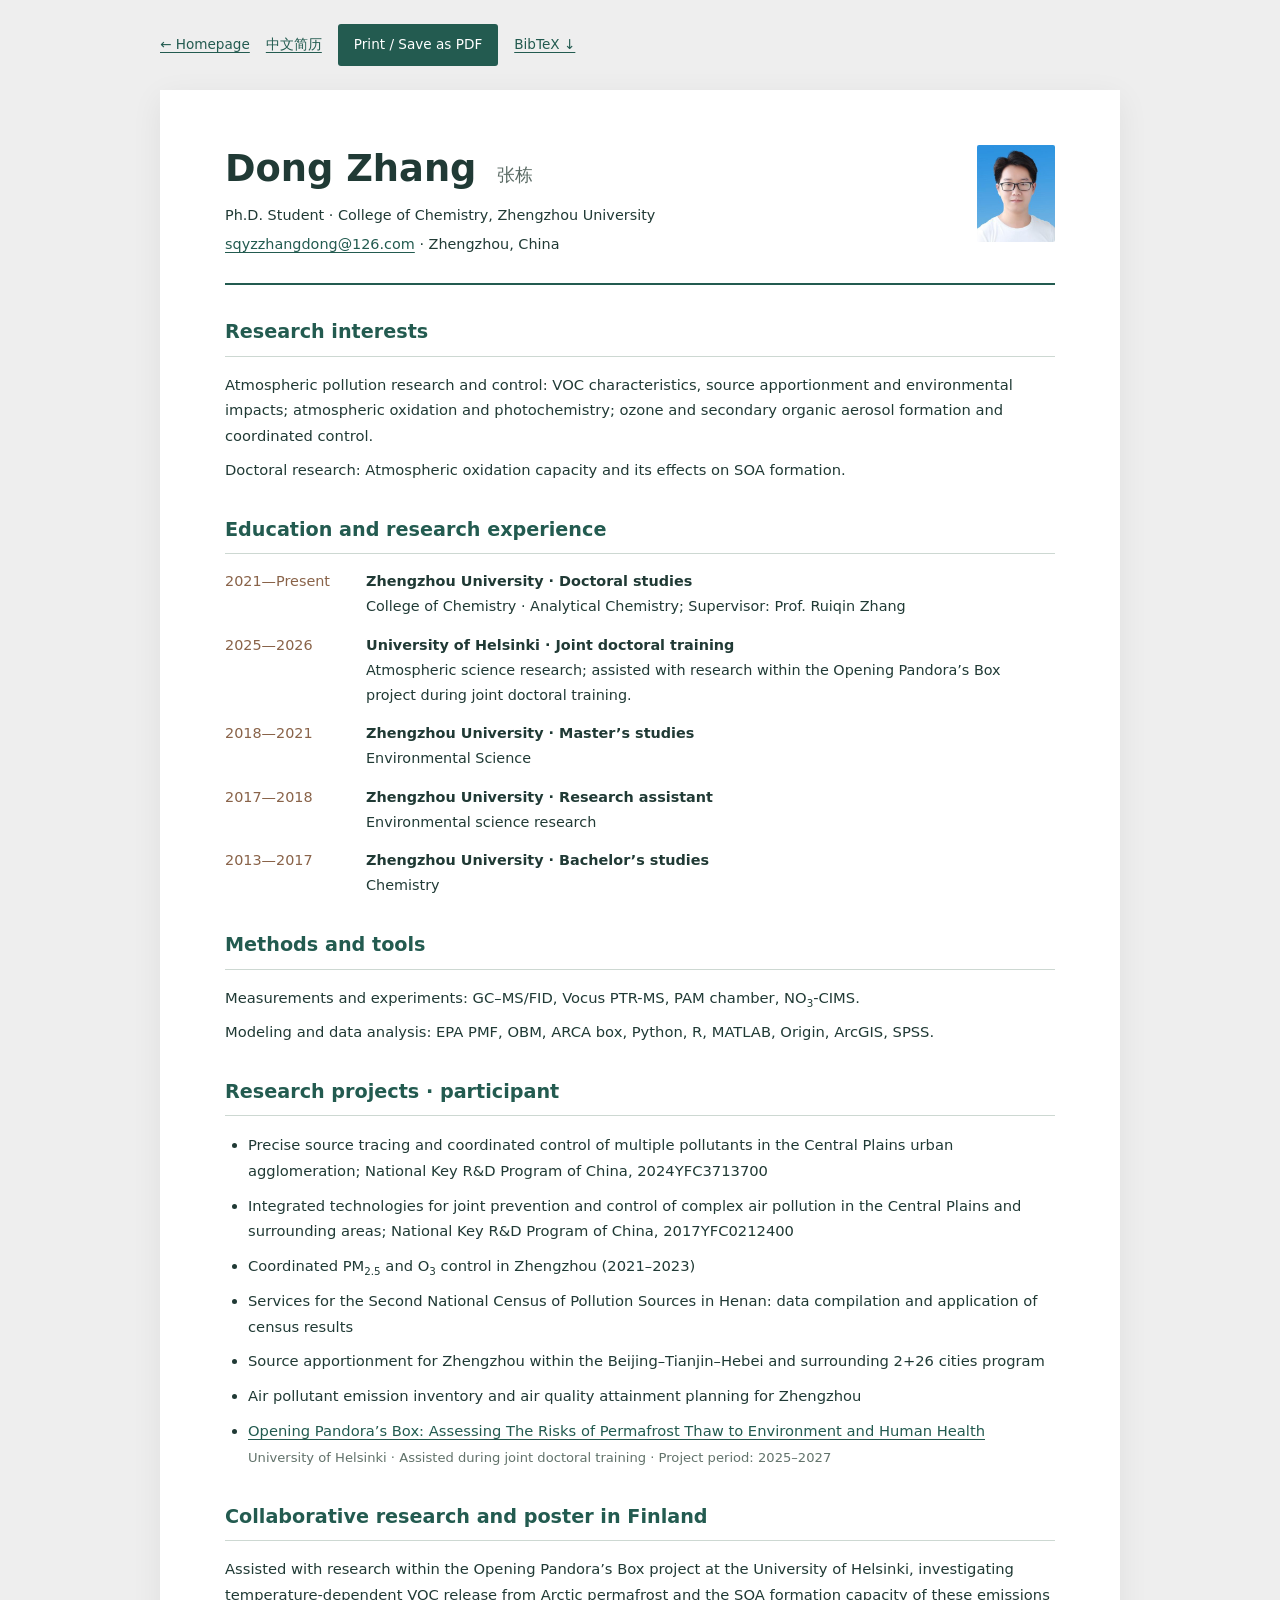
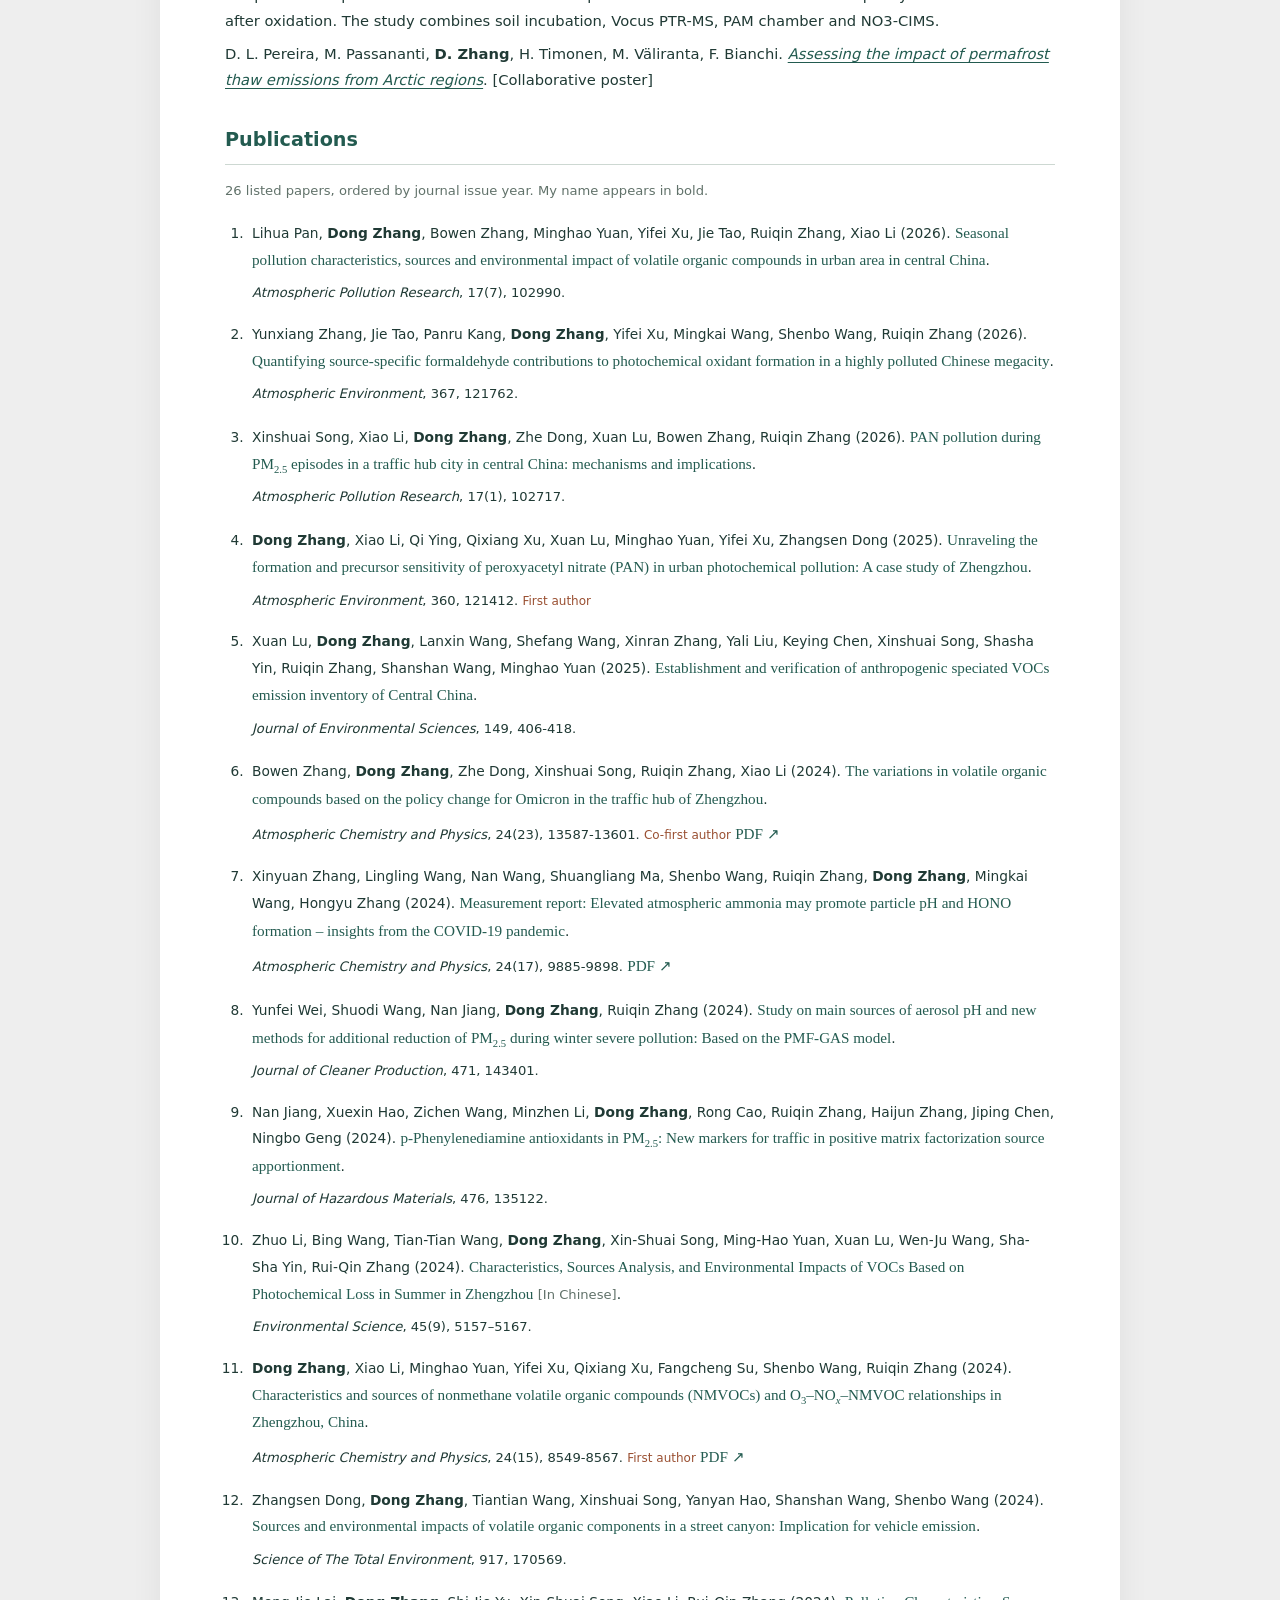
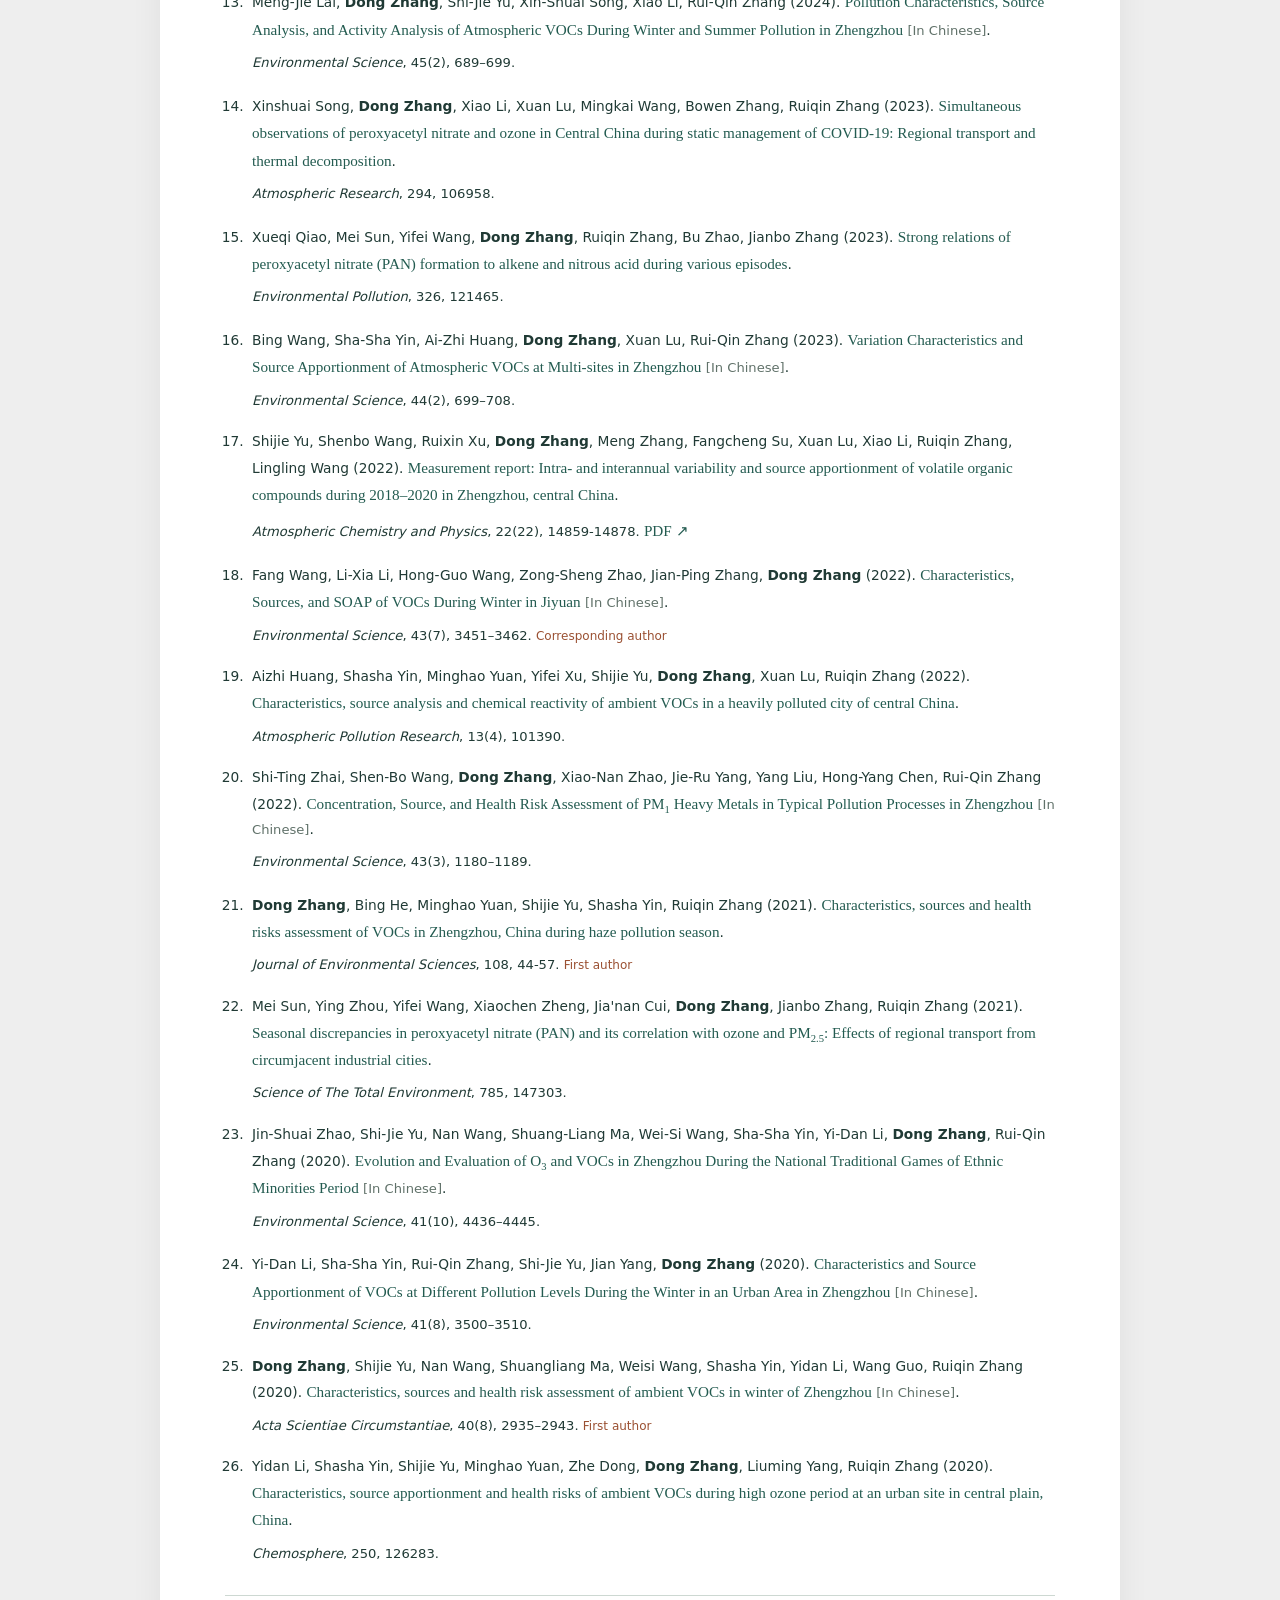
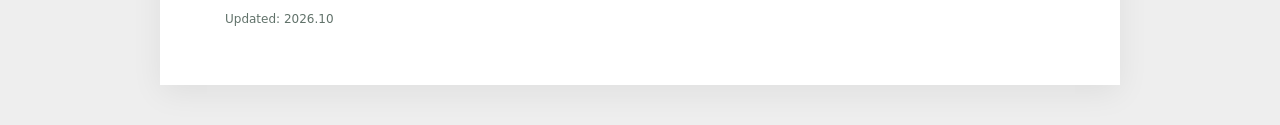
==== commit 09fbb3ac: "Publish Dong Zhang academic homepage and verified publications" ====
--- a/cv-en.html
+++ b/cv-en.html
@@ -5,7 +5,7 @@
 <section><h2>Research interests</h2><p>Atmospheric pollution research and control: VOC characteristics, source apportionment and environmental impacts; atmospheric oxidation and photochemistry; ozone and secondary organic aerosol formation and coordinated control.</p><p>Doctoral research: Atmospheric oxidation capacity and its effects on SOA formation.</p></section>
 <section><h2>Education and research experience</h2><div class="education"><div><time>2021—Present</time><p><strong>Zhengzhou University · Doctoral studies</strong><br>College of Chemistry · Analytical Chemistry; Supervisor: Prof. Ruiqin Zhang</p></div><div><time>2025—2026</time><p><strong>University of Helsinki · Joint doctoral training</strong><br>Atmospheric science research; assisted with research within the Opening Pandora’s Box project during joint doctoral training.</p></div><div><time>2018—2021</time><p><strong>Zhengzhou University · Master’s studies</strong><br>Environmental Science</p></div><div><time>2017—2018</time><p><strong>Zhengzhou University · Research assistant</strong><br>Environmental science research</p></div><div><time>2013—2017</time><p><strong>Zhengzhou University · Bachelor’s studies</strong><br>Chemistry</p></div></div></section>
 <section><h2>Methods and tools</h2><p>Measurements and experiments: GC–MS/FID, Vocus PTR-MS, PAM chamber, NO<sub>3</sub>-CIMS.</p><p>Modeling and data analysis: EPA PMF, OBM, ARCA box, Python, R, MATLAB, Origin, ArcGIS, SPSS.</p></section>
-<section><h2>Research projects · participant</h2><ul><li>Precise source tracing and coordinated control of multiple pollutants in the Central Plains urban agglomeration; National Key R&amp;D Program of China, 2024YFC3713700</li><li>Integrated technologies for joint prevention and control of complex air pollution in the Central Plains and surrounding areas; National Key R&amp;D Program of China, 2017YFC0212400</li><li>Coordinated PM<sub>2.5</sub> and O<sub>3</sub> control in Zhengzhou (2021–2023)</li><li>Technical support for the Second National Census of Pollution Sources in Henan</li><li>Source apportionment for Zhengzhou within the Beijing–Tianjin–Hebei and surrounding 2+26 cities program</li><li>Air pollutant emission inventory and air quality attainment planning for Zhengzhou</li><li><a href="https://researchportal.helsinki.fi/en/projects/opening-pandoras-box-assessing-the-risks-of-permafrost-thaw-to-en/">Opening Pandora’s Box: Assessing The Risks of Permafrost Thaw to Environment and Human Health</a><br><span class="muted">University of Helsinki · Assisted during joint doctoral training · Project period: 2025–2027</span></li></ul></section>
+<section><h2>Research projects · participant</h2><ul><li>Precise source tracing and coordinated control of multiple pollutants in the Central Plains urban agglomeration; National Key R&amp;D Program of China, 2024YFC3713700</li><li>Integrated technologies for joint prevention and control of complex air pollution in the Central Plains and surrounding areas; National Key R&amp;D Program of China, 2017YFC0212400</li><li>Coordinated PM<sub>2.5</sub> and O<sub>3</sub> control in Zhengzhou (2021–2023)</li><li>Services for the Second National Census of Pollution Sources in Henan: data compilation and application of census results</li><li>Source apportionment for Zhengzhou within the Beijing–Tianjin–Hebei and surrounding 2+26 cities program</li><li>Air pollutant emission inventory and air quality attainment planning for Zhengzhou</li><li><a href="https://researchportal.helsinki.fi/en/projects/opening-pandoras-box-assessing-the-risks-of-permafrost-thaw-to-en/">Opening Pandora’s Box: Assessing The Risks of Permafrost Thaw to Environment and Human Health</a><br><span class="muted">University of Helsinki · Assisted during joint doctoral training · Project period: 2025–2027</span></li></ul></section>
 <section><h2>Collaborative research and poster in Finland</h2><p>Assisted with research within the Opening Pandora’s Box project at the University of Helsinki, investigating temperature-dependent VOC release from Arctic permafrost and the SOA formation capacity of these emissions after oxidation. The study combines soil incubation, Vocus PTR-MS, PAM chamber and NO3-CIMS.</p><p>D. L. Pereira, M. Passananti, <strong>D. Zhang</strong>, H. Timonen, M. Väliranta, F. Bianchi. <a href="permafrost-poster.jpg"><i>Assessing the impact of permafrost thaw emissions from Arctic regions</i></a>. [Collaborative poster]</p></section>
 <section><h2>Publications</h2><p class="muted">26 listed papers, ordered by journal issue year. My name appears in bold.</p><ol class="publications"><li><p>Lihua Pan, <strong>Dong Zhang</strong>, Bowen Zhang, Minghao Yuan, Yifei Xu, Jie Tao, Ruiqin Zhang, Xiao Li (2026). <a href="https://linkinghub.elsevier.com/retrieve/pii/S1309104226001066">Seasonal pollution characteristics, sources and environmental impact of volatile organic compounds in urban area in central China</a>.</p><p class="journal"><i>Atmospheric Pollution Research</i>, 17(7), 102990.</p></li><li><p>Yunxiang Zhang, Jie Tao, Panru Kang, <strong>Dong Zhang</strong>, Yifei Xu, Mingkai Wang, Shenbo Wang, Ruiqin Zhang (2026). <a href="https://linkinghub.elsevier.com/retrieve/pii/S135223102500737X">Quantifying source-specific formaldehyde contributions to photochemical oxidant formation in a highly polluted Chinese megacity</a>.</p><p class="journal"><i>Atmospheric Environment</i>, 367, 121762.</p></li><li><p>Xinshuai Song, Xiao Li, <strong>Dong Zhang</strong>, Zhe Dong, Xuan Lu, Bowen Zhang, Ruiqin Zhang (2026). <a href="https://linkinghub.elsevier.com/retrieve/pii/S1309104225003198">PAN pollution during PM<sub>2.5</sub> episodes in a traffic hub city in central China: mechanisms and implications</a>.</p><p class="journal"><i>Atmospheric Pollution Research</i>, 17(1), 102717.</p></li><li><p><strong>Dong Zhang</strong>, Xiao Li, Qi Ying, Qixiang Xu, Xuan Lu, Minghao Yuan, Yifei Xu, Zhangsen Dong (2025). <a href="https://linkinghub.elsevier.com/retrieve/pii/S1352231025003875">Unraveling the formation and precursor sensitivity of peroxyacetyl nitrate (PAN) in urban photochemical pollution: A case study of Zhengzhou</a>.</p><p class="journal"><i>Atmospheric Environment</i>, 360, 121412. <span class="role">First author</span></p></li><li><p>Xuan Lu, <strong>Dong Zhang</strong>, Lanxin Wang, Shefang Wang, Xinran Zhang, Yali Liu, Keying Chen, Xinshuai Song, Shasha Yin, Ruiqin Zhang, Shanshan Wang, Minghao Yuan (2025). <a href="https://linkinghub.elsevier.com/retrieve/pii/S1001074224000470">Establishment and verification of anthropogenic speciated VOCs emission inventory of Central China</a>.</p><p class="journal"><i>Journal of Environmental Sciences</i>, 149, 406-418.</p></li><li><p>Bowen Zhang, <strong>Dong Zhang</strong>, Zhe Dong, Xinshuai Song, Ruiqin Zhang, Xiao Li (2024). <a href="https://acp.copernicus.org/articles/24/13587/2024/">The variations in volatile organic compounds based on the policy change for Omicron in the traffic hub of Zhengzhou</a>.</p><p class="journal"><i>Atmospheric Chemistry and Physics</i>, 24(23), 13587-13601. <span class="role">Co-first author</span> <a href="https://acp.copernicus.org/articles/24/13587/2024/acp-24-13587-2024.pdf" target="_blank" rel="noopener noreferrer">PDF ↗</a></p></li><li><p>Xinyuan Zhang, Lingling Wang, Nan Wang, Shuangliang Ma, Shenbo Wang, Ruiqin Zhang, <strong>Dong Zhang</strong>, Mingkai Wang, Hongyu Zhang (2024). <a href="https://acp.copernicus.org/articles/24/9885/2024/">Measurement report: Elevated atmospheric ammonia may promote particle pH and HONO formation – insights from the COVID-19 pandemic</a>.</p><p class="journal"><i>Atmospheric Chemistry and Physics</i>, 24(17), 9885-9898. <a href="https://acp.copernicus.org/articles/24/9885/2024/acp-24-9885-2024.pdf" target="_blank" rel="noopener noreferrer">PDF ↗</a></p></li><li><p>Yunfei Wei, Shuodi Wang, Nan Jiang, <strong>Dong Zhang</strong>, Ruiqin Zhang (2024). <a href="https://linkinghub.elsevier.com/retrieve/pii/S0959652624028506">Study on main sources of aerosol pH and new methods for additional reduction of PM<sub>2.5</sub> during winter severe pollution: Based on the PMF-GAS model</a>.</p><p class="journal"><i>Journal of Cleaner Production</i>, 471, 143401.</p></li><li><p>Nan Jiang, Xuexin Hao, Zichen Wang, Minzhen Li, <strong>Dong Zhang</strong>, Rong Cao, Ruiqin Zhang, Haijun Zhang, Jiping Chen, Ningbo Geng (2024). <a href="https://linkinghub.elsevier.com/retrieve/pii/S0304389424017011">p‑Phenylenediamine antioxidants in PM<sub>2.5</sub>: New markers for traffic in positive matrix factorization source apportionment</a>.</p><p class="journal"><i>Journal of Hazardous Materials</i>, 476, 135122.</p></li><li><p>Zhuo Li, Bing Wang, Tian-Tian Wang, <strong>Dong Zhang</strong>, Xin-Shuai Song, Ming-Hao Yuan, Xuan Lu, Wen-Ju Wang, Sha-Sha Yin, Rui-Qin Zhang (2024). <a href="https://www.hjkx.ac.cn/hjkx/ch/reader/view_abstract.aspx?file_no=20240916&amp;flag=1">Characteristics, Sources Analysis, and Environmental Impacts of VOCs Based on Photochemical Loss in Summer in Zhengzhou</a> <span class="muted">[In Chinese]</span>.</p><p class="journal"><i>Environmental Science</i>, 45(9), 5157–5167.</p></li><li><p><strong>Dong Zhang</strong>, Xiao Li, Minghao Yuan, Yifei Xu, Qixiang Xu, Fangcheng Su, Shenbo Wang, Ruiqin Zhang (2024). <a href="https://acp.copernicus.org/articles/24/8549/2024/">Characteristics and sources of nonmethane volatile organic compounds (NMVOCs) and O<sub>3</sub>–NO<sub><i>x</i></sub>–NMVOC relationships in Zhengzhou, China</a>.</p><p class="journal"><i>Atmospheric Chemistry and Physics</i>, 24(15), 8549-8567. <span class="role">First author</span> <a href="https://acp.copernicus.org/articles/24/8549/2024/acp-24-8549-2024.pdf" target="_blank" rel="noopener noreferrer">PDF ↗</a></p></li><li><p>Zhangsen Dong, <strong>Dong Zhang</strong>, Tiantian Wang, Xinshuai Song, Yanyan Hao, Shanshan Wang, Shenbo Wang (2024). <a href="https://linkinghub.elsevier.com/retrieve/pii/S004896972400706X">Sources and environmental impacts of volatile organic components in a street canyon: Implication for vehicle emission</a>.</p><p class="journal"><i>Science of The Total Environment</i>, 917, 170569.</p></li><li><p>Meng-Jie Lai, <strong>Dong Zhang</strong>, Shi-Jie Yu, Xin-Shuai Song, Xiao Li, Rui-Qin Zhang (2024). <a href="https://www.hjkx.ac.cn/hjkx/ch/html/20240208.htm">Pollution Characteristics, Source Analysis, and Activity Analysis of Atmospheric VOCs During Winter and Summer Pollution in Zhengzhou</a> <span class="muted">[In Chinese]</span>.</p><p class="journal"><i>Environmental Science</i>, 45(2), 689–699.</p></li><li><p>Xinshuai Song, <strong>Dong Zhang</strong>, Xiao Li, Xuan Lu, Mingkai Wang, Bowen Zhang, Ruiqin Zhang (2023). <a href="https://linkinghub.elsevier.com/retrieve/pii/S0169809523003551">Simultaneous observations of peroxyacetyl nitrate and ozone in Central China during static management of COVID-19: Regional transport and thermal decomposition</a>.</p><p class="journal"><i>Atmospheric Research</i>, 294, 106958.</p></li><li><p>Xueqi Qiao, Mei Sun, Yifei Wang, <strong>Dong Zhang</strong>, Ruiqin Zhang, Bu Zhao, Jianbo Zhang (2023). <a href="https://linkinghub.elsevier.com/retrieve/pii/S0269749123004670">Strong relations of peroxyacetyl nitrate (PAN) formation to alkene and nitrous acid during various episodes</a>.</p><p class="journal"><i>Environmental Pollution</i>, 326, 121465.</p></li><li><p>Bing Wang, Sha-Sha Yin, Ai-Zhi Huang, <strong>Dong Zhang</strong>, Xuan Lu, Rui-Qin Zhang (2023). <a href="https://www.hjkx.ac.cn/hjkx/ch/reader/view_abstract.aspx?file_no=20230211&amp;flag=1">Variation Characteristics and Source Apportionment of Atmospheric VOCs at Multi-sites in Zhengzhou</a> <span class="muted">[In Chinese]</span>.</p><p class="journal"><i>Environmental Science</i>, 44(2), 699–708.</p></li><li><p>Shijie Yu, Shenbo Wang, Ruixin Xu, <strong>Dong Zhang</strong>, Meng Zhang, Fangcheng Su, Xuan Lu, Xiao Li, Ruiqin Zhang, Lingling Wang (2022). <a href="https://acp.copernicus.org/articles/22/14859/2022/">Measurement report: Intra- and interannual variability and source apportionment of volatile organic compounds during 2018–2020 in Zhengzhou, central China</a>.</p><p class="journal"><i>Atmospheric Chemistry and Physics</i>, 22(22), 14859-14878. <a href="https://acp.copernicus.org/articles/22/14859/2022/acp-22-14859-2022.pdf" target="_blank" rel="noopener noreferrer">PDF ↗</a></p></li><li><p>Fang Wang, Li-Xia Li, Hong-Guo Wang, Zong-Sheng Zhao, Jian-Ping Zhang, <strong>Dong Zhang</strong> (2022). <a href="https://www.hjkx.ac.cn/ch/reader/view_abstract.aspx?file_no=20220708&amp;flag=1">Characteristics, Sources, and SOAP of VOCs During Winter in Jiyuan</a> <span class="muted">[In Chinese]</span>.</p><p class="journal"><i>Environmental Science</i>, 43(7), 3451–3462. <span class="role">Corresponding author</span></p></li><li><p>Aizhi Huang, Shasha Yin, Minghao Yuan, Yifei Xu, Shijie Yu, <strong>Dong Zhang</strong>, Xuan Lu, Ruiqin Zhang (2022). <a href="https://linkinghub.elsevier.com/retrieve/pii/S1309104222000769">Characteristics, source analysis and chemical reactivity of ambient VOCs in a heavily polluted city of central China</a>.</p><p class="journal"><i>Atmospheric Pollution Research</i>, 13(4), 101390.</p></li><li><p>Shi-Ting Zhai, Shen-Bo Wang, <strong>Dong Zhang</strong>, Xiao-Nan Zhao, Jie-Ru Yang, Yang Liu, Hong-Yang Chen, Rui-Qin Zhang (2022). <a href="https://www.hjkx.ac.cn/hjkx/ch/html/20220306.htm">Concentration, Source, and Health Risk Assessment of PM<sub>1</sub> Heavy Metals in Typical Pollution Processes in Zhengzhou</a> <span class="muted">[In Chinese]</span>.</p><p class="journal"><i>Environmental Science</i>, 43(3), 1180–1189.</p></li><li><p><strong>Dong Zhang</strong>, Bing He, Minghao Yuan, Shijie Yu, Shasha Yin, Ruiqin Zhang (2021). <a href="https://linkinghub.elsevier.com/retrieve/pii/S1001074221000395">Characteristics, sources and health risks assessment of VOCs in Zhengzhou, China during haze pollution season</a>.</p><p class="journal"><i>Journal of Environmental Sciences</i>, 108, 44-57. <span class="role">First author</span></p></li><li><p>Mei Sun, Ying Zhou, Yifei Wang, Xiaochen Zheng, Jia&#x27;nan Cui, <strong>Dong Zhang</strong>, Jianbo Zhang, Ruiqin Zhang (2021). <a href="https://linkinghub.elsevier.com/retrieve/pii/S0048969721023743">Seasonal discrepancies in peroxyacetyl nitrate (PAN) and its correlation with ozone and PM<sub>2.5</sub>: Effects of regional transport from circumjacent industrial cities</a>.</p><p class="journal"><i>Science of The Total Environment</i>, 785, 147303.</p></li><li><p>Jin-Shuai Zhao, Shi-Jie Yu, Nan Wang, Shuang-Liang Ma, Wei-Si Wang, Sha-Sha Yin, Yi-Dan Li, <strong>Dong Zhang</strong>, Rui-Qin Zhang (2020). <a href="https://www.hjkx.ac.cn/hjkx/ch/reader/view_abstract.aspx?file_no=20201010&amp;flag=1">Evolution and Evaluation of O<sub>3</sub> and VOCs in Zhengzhou During the National Traditional Games of Ethnic Minorities Period</a> <span class="muted">[In Chinese]</span>.</p><p class="journal"><i>Environmental Science</i>, 41(10), 4436–4445.</p></li><li><p>Yi-Dan Li, Sha-Sha Yin, Rui-Qin Zhang, Shi-Jie Yu, Jian Yang, <strong>Dong Zhang</strong> (2020). <a href="https://doi.org/10.13227/j.hjkx.202001133">Characteristics and Source Apportionment of VOCs at Different Pollution Levels During the Winter in an Urban Area in Zhengzhou</a> <span class="muted">[In Chinese]</span>.</p><p class="journal"><i>Environmental Science</i>, 41(8), 3500–3510.</p></li><li><p><strong>Dong Zhang</strong>, Shijie Yu, Nan Wang, Shuangliang Ma, Weisi Wang, Shasha Yin, Yidan Li, Wang Guo, Ruiqin Zhang (2020). <a href="https://html.rhhz.net/hjkxxb/html/20200216001.htm">Characteristics, sources and health risk assessment of ambient VOCs in winter of Zhengzhou</a> <span class="muted">[In Chinese]</span>.</p><p class="journal"><i>Acta Scientiae Circumstantiae</i>, 40(8), 2935–2943. <span class="role">First author</span></p></li><li><p>Yidan Li, Shasha Yin, Shijie Yu, Minghao Yuan, Zhe Dong, <strong>Dong Zhang</strong>, Liuming Yang, Ruiqin Zhang (2020). <a href="https://linkinghub.elsevier.com/retrieve/pii/S0045653520304768">Characteristics, source apportionment and health risks of ambient VOCs during high ozone period at an urban site in central plain, China</a>.</p><p class="journal"><i>Chemosphere</i>, 250, 126283.</p></li></ol></section>
 <footer>Updated: 2026.10</footer></main></body></html>
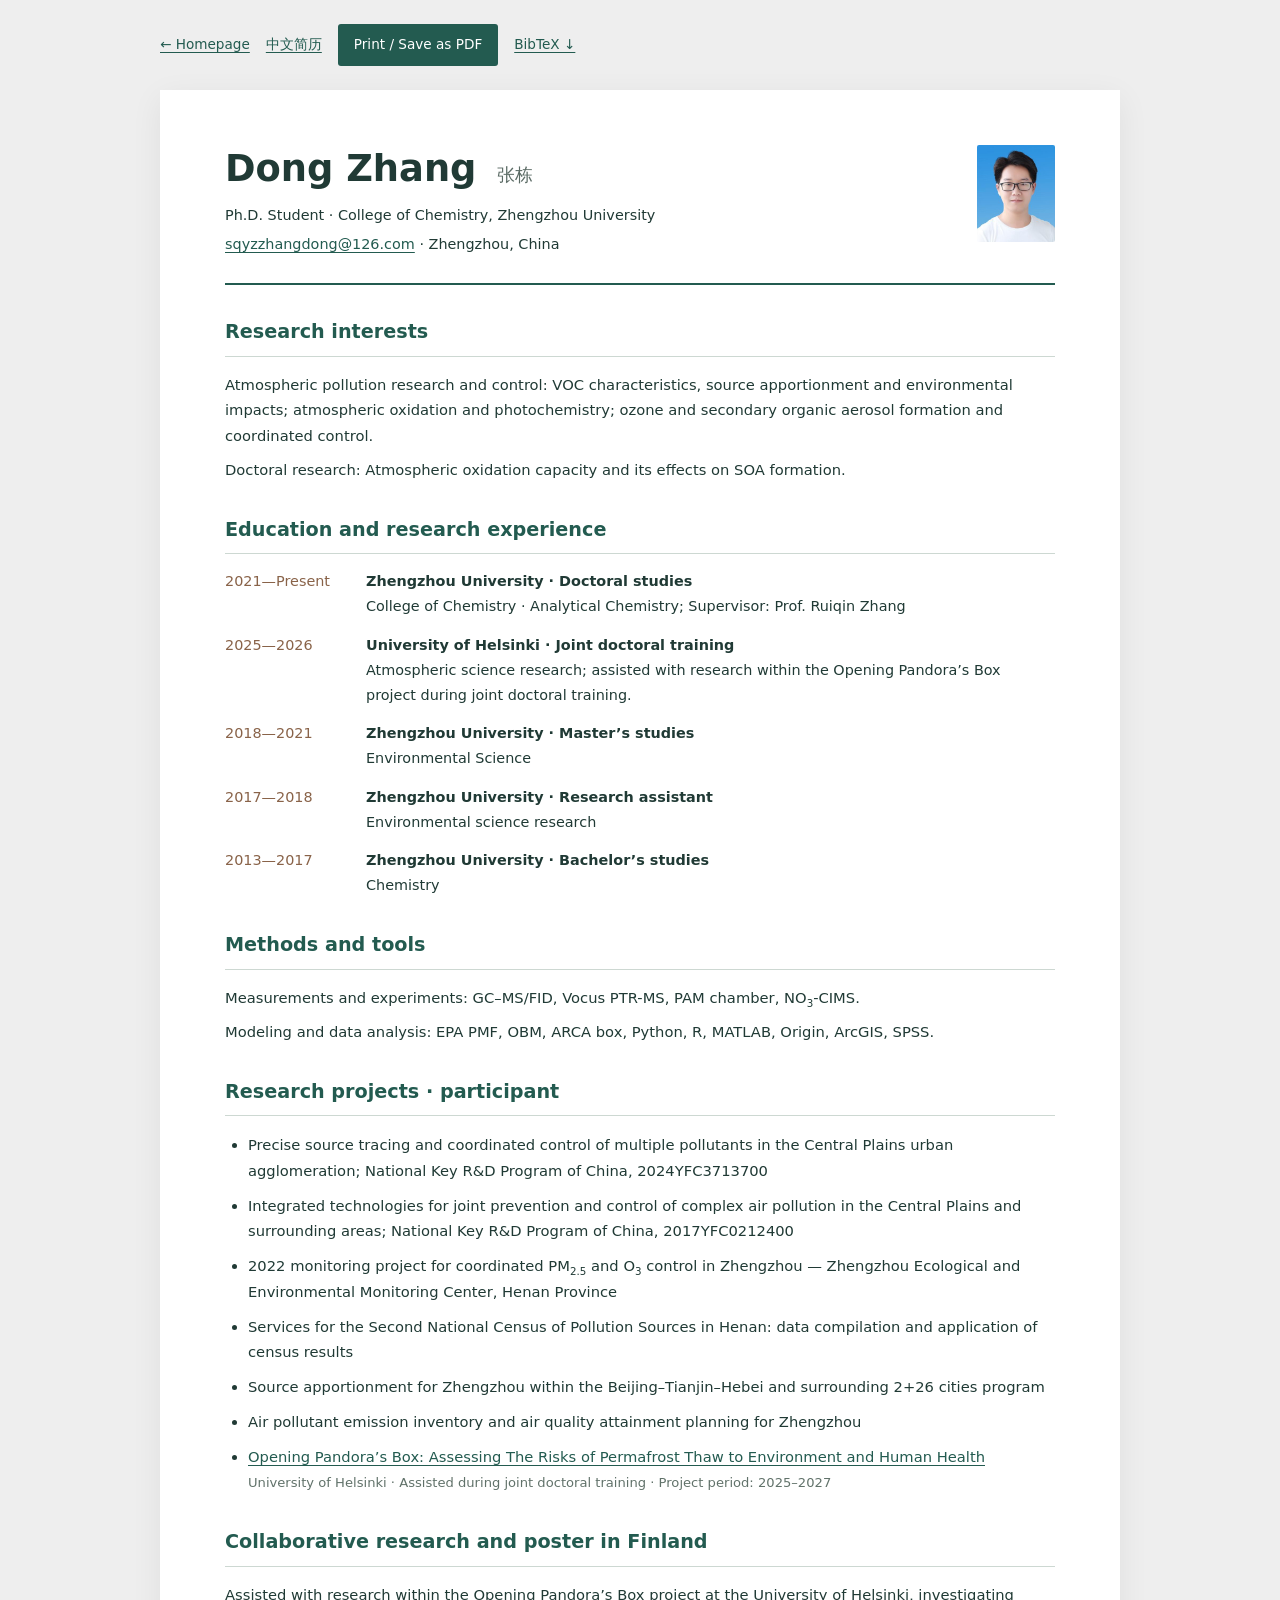
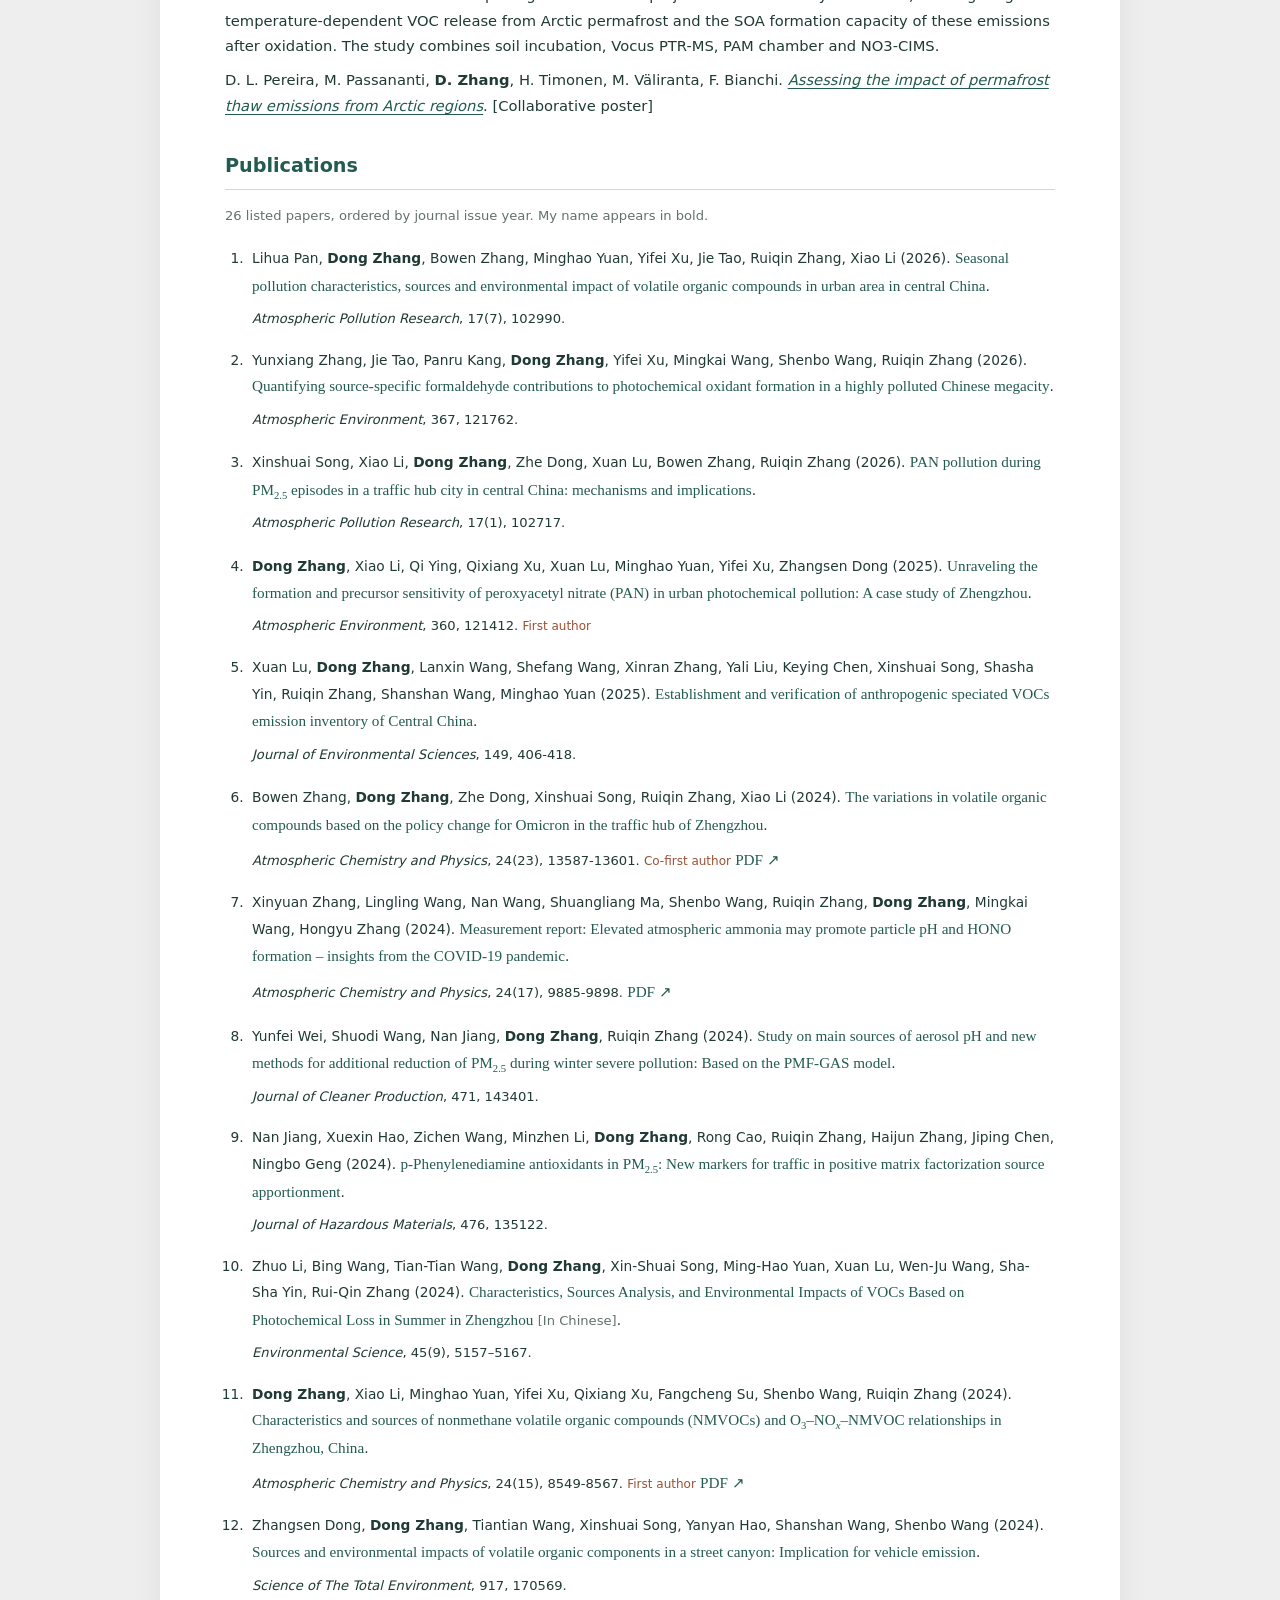
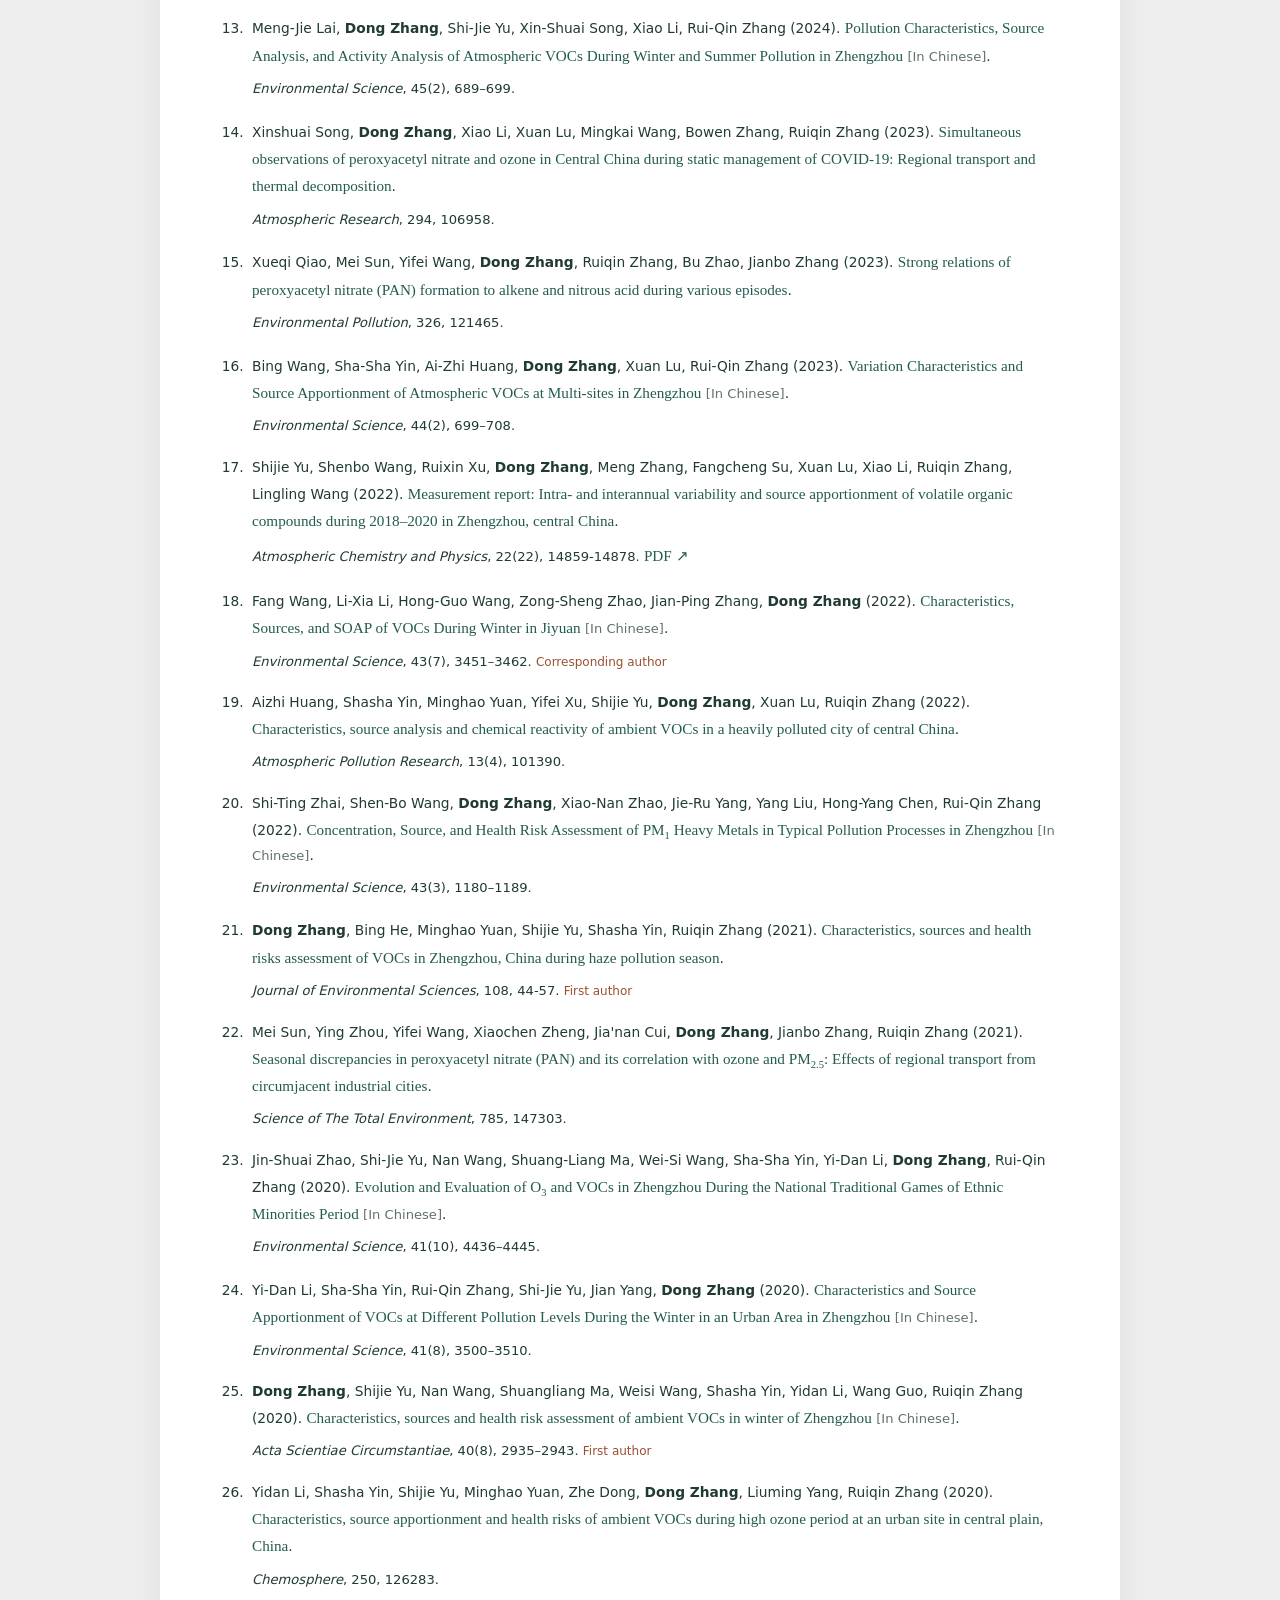
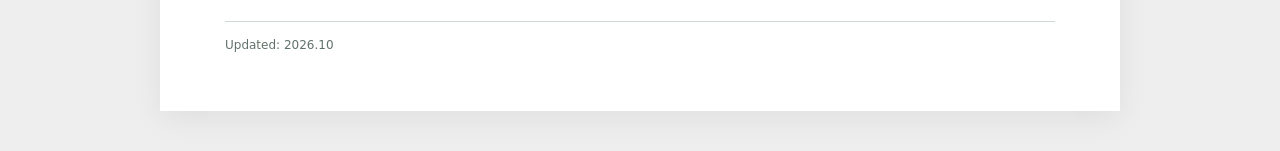
==== commit b1dd43b3: "Publish Dong Zhang academic homepage and verified publications" ====
--- a/cv-en.html
+++ b/cv-en.html
@@ -5,7 +5,7 @@
 <section><h2>Research interests</h2><p>Atmospheric pollution research and control: VOC characteristics, source apportionment and environmental impacts; atmospheric oxidation and photochemistry; ozone and secondary organic aerosol formation and coordinated control.</p><p>Doctoral research: Atmospheric oxidation capacity and its effects on SOA formation.</p></section>
 <section><h2>Education and research experience</h2><div class="education"><div><time>2021—Present</time><p><strong>Zhengzhou University · Doctoral studies</strong><br>College of Chemistry · Analytical Chemistry; Supervisor: Prof. Ruiqin Zhang</p></div><div><time>2025—2026</time><p><strong>University of Helsinki · Joint doctoral training</strong><br>Atmospheric science research; assisted with research within the Opening Pandora’s Box project during joint doctoral training.</p></div><div><time>2018—2021</time><p><strong>Zhengzhou University · Master’s studies</strong><br>Environmental Science</p></div><div><time>2017—2018</time><p><strong>Zhengzhou University · Research assistant</strong><br>Environmental science research</p></div><div><time>2013—2017</time><p><strong>Zhengzhou University · Bachelor’s studies</strong><br>Chemistry</p></div></div></section>
 <section><h2>Methods and tools</h2><p>Measurements and experiments: GC–MS/FID, Vocus PTR-MS, PAM chamber, NO<sub>3</sub>-CIMS.</p><p>Modeling and data analysis: EPA PMF, OBM, ARCA box, Python, R, MATLAB, Origin, ArcGIS, SPSS.</p></section>
-<section><h2>Research projects · participant</h2><ul><li>Precise source tracing and coordinated control of multiple pollutants in the Central Plains urban agglomeration; National Key R&amp;D Program of China, 2024YFC3713700</li><li>Integrated technologies for joint prevention and control of complex air pollution in the Central Plains and surrounding areas; National Key R&amp;D Program of China, 2017YFC0212400</li><li>Coordinated PM<sub>2.5</sub> and O<sub>3</sub> control in Zhengzhou (2021–2023)</li><li>Services for the Second National Census of Pollution Sources in Henan: data compilation and application of census results</li><li>Source apportionment for Zhengzhou within the Beijing–Tianjin–Hebei and surrounding 2+26 cities program</li><li>Air pollutant emission inventory and air quality attainment planning for Zhengzhou</li><li><a href="https://researchportal.helsinki.fi/en/projects/opening-pandoras-box-assessing-the-risks-of-permafrost-thaw-to-en/">Opening Pandora’s Box: Assessing The Risks of Permafrost Thaw to Environment and Human Health</a><br><span class="muted">University of Helsinki · Assisted during joint doctoral training · Project period: 2025–2027</span></li></ul></section>
+<section><h2>Research projects · participant</h2><ul><li>Precise source tracing and coordinated control of multiple pollutants in the Central Plains urban agglomeration; National Key R&amp;D Program of China, 2024YFC3713700</li><li>Integrated technologies for joint prevention and control of complex air pollution in the Central Plains and surrounding areas; National Key R&amp;D Program of China, 2017YFC0212400</li><li>2022 monitoring project for coordinated PM<sub>2.5</sub> and O<sub>3</sub> control in Zhengzhou — Zhengzhou Ecological and Environmental Monitoring Center, Henan Province</li><li>Services for the Second National Census of Pollution Sources in Henan: data compilation and application of census results</li><li>Source apportionment for Zhengzhou within the Beijing–Tianjin–Hebei and surrounding 2+26 cities program</li><li>Air pollutant emission inventory and air quality attainment planning for Zhengzhou</li><li><a href="https://researchportal.helsinki.fi/en/projects/opening-pandoras-box-assessing-the-risks-of-permafrost-thaw-to-en/">Opening Pandora’s Box: Assessing The Risks of Permafrost Thaw to Environment and Human Health</a><br><span class="muted">University of Helsinki · Assisted during joint doctoral training · Project period: 2025–2027</span></li></ul></section>
 <section><h2>Collaborative research and poster in Finland</h2><p>Assisted with research within the Opening Pandora’s Box project at the University of Helsinki, investigating temperature-dependent VOC release from Arctic permafrost and the SOA formation capacity of these emissions after oxidation. The study combines soil incubation, Vocus PTR-MS, PAM chamber and NO3-CIMS.</p><p>D. L. Pereira, M. Passananti, <strong>D. Zhang</strong>, H. Timonen, M. Väliranta, F. Bianchi. <a href="permafrost-poster.jpg"><i>Assessing the impact of permafrost thaw emissions from Arctic regions</i></a>. [Collaborative poster]</p></section>
 <section><h2>Publications</h2><p class="muted">26 listed papers, ordered by journal issue year. My name appears in bold.</p><ol class="publications"><li><p>Lihua Pan, <strong>Dong Zhang</strong>, Bowen Zhang, Minghao Yuan, Yifei Xu, Jie Tao, Ruiqin Zhang, Xiao Li (2026). <a href="https://linkinghub.elsevier.com/retrieve/pii/S1309104226001066">Seasonal pollution characteristics, sources and environmental impact of volatile organic compounds in urban area in central China</a>.</p><p class="journal"><i>Atmospheric Pollution Research</i>, 17(7), 102990.</p></li><li><p>Yunxiang Zhang, Jie Tao, Panru Kang, <strong>Dong Zhang</strong>, Yifei Xu, Mingkai Wang, Shenbo Wang, Ruiqin Zhang (2026). <a href="https://linkinghub.elsevier.com/retrieve/pii/S135223102500737X">Quantifying source-specific formaldehyde contributions to photochemical oxidant formation in a highly polluted Chinese megacity</a>.</p><p class="journal"><i>Atmospheric Environment</i>, 367, 121762.</p></li><li><p>Xinshuai Song, Xiao Li, <strong>Dong Zhang</strong>, Zhe Dong, Xuan Lu, Bowen Zhang, Ruiqin Zhang (2026). <a href="https://linkinghub.elsevier.com/retrieve/pii/S1309104225003198">PAN pollution during PM<sub>2.5</sub> episodes in a traffic hub city in central China: mechanisms and implications</a>.</p><p class="journal"><i>Atmospheric Pollution Research</i>, 17(1), 102717.</p></li><li><p><strong>Dong Zhang</strong>, Xiao Li, Qi Ying, Qixiang Xu, Xuan Lu, Minghao Yuan, Yifei Xu, Zhangsen Dong (2025). <a href="https://linkinghub.elsevier.com/retrieve/pii/S1352231025003875">Unraveling the formation and precursor sensitivity of peroxyacetyl nitrate (PAN) in urban photochemical pollution: A case study of Zhengzhou</a>.</p><p class="journal"><i>Atmospheric Environment</i>, 360, 121412. <span class="role">First author</span></p></li><li><p>Xuan Lu, <strong>Dong Zhang</strong>, Lanxin Wang, Shefang Wang, Xinran Zhang, Yali Liu, Keying Chen, Xinshuai Song, Shasha Yin, Ruiqin Zhang, Shanshan Wang, Minghao Yuan (2025). <a href="https://linkinghub.elsevier.com/retrieve/pii/S1001074224000470">Establishment and verification of anthropogenic speciated VOCs emission inventory of Central China</a>.</p><p class="journal"><i>Journal of Environmental Sciences</i>, 149, 406-418.</p></li><li><p>Bowen Zhang, <strong>Dong Zhang</strong>, Zhe Dong, Xinshuai Song, Ruiqin Zhang, Xiao Li (2024). <a href="https://acp.copernicus.org/articles/24/13587/2024/">The variations in volatile organic compounds based on the policy change for Omicron in the traffic hub of Zhengzhou</a>.</p><p class="journal"><i>Atmospheric Chemistry and Physics</i>, 24(23), 13587-13601. <span class="role">Co-first author</span> <a href="https://acp.copernicus.org/articles/24/13587/2024/acp-24-13587-2024.pdf" target="_blank" rel="noopener noreferrer">PDF ↗</a></p></li><li><p>Xinyuan Zhang, Lingling Wang, Nan Wang, Shuangliang Ma, Shenbo Wang, Ruiqin Zhang, <strong>Dong Zhang</strong>, Mingkai Wang, Hongyu Zhang (2024). <a href="https://acp.copernicus.org/articles/24/9885/2024/">Measurement report: Elevated atmospheric ammonia may promote particle pH and HONO formation – insights from the COVID-19 pandemic</a>.</p><p class="journal"><i>Atmospheric Chemistry and Physics</i>, 24(17), 9885-9898. <a href="https://acp.copernicus.org/articles/24/9885/2024/acp-24-9885-2024.pdf" target="_blank" rel="noopener noreferrer">PDF ↗</a></p></li><li><p>Yunfei Wei, Shuodi Wang, Nan Jiang, <strong>Dong Zhang</strong>, Ruiqin Zhang (2024). <a href="https://linkinghub.elsevier.com/retrieve/pii/S0959652624028506">Study on main sources of aerosol pH and new methods for additional reduction of PM<sub>2.5</sub> during winter severe pollution: Based on the PMF-GAS model</a>.</p><p class="journal"><i>Journal of Cleaner Production</i>, 471, 143401.</p></li><li><p>Nan Jiang, Xuexin Hao, Zichen Wang, Minzhen Li, <strong>Dong Zhang</strong>, Rong Cao, Ruiqin Zhang, Haijun Zhang, Jiping Chen, Ningbo Geng (2024). <a href="https://linkinghub.elsevier.com/retrieve/pii/S0304389424017011">p‑Phenylenediamine antioxidants in PM<sub>2.5</sub>: New markers for traffic in positive matrix factorization source apportionment</a>.</p><p class="journal"><i>Journal of Hazardous Materials</i>, 476, 135122.</p></li><li><p>Zhuo Li, Bing Wang, Tian-Tian Wang, <strong>Dong Zhang</strong>, Xin-Shuai Song, Ming-Hao Yuan, Xuan Lu, Wen-Ju Wang, Sha-Sha Yin, Rui-Qin Zhang (2024). <a href="https://www.hjkx.ac.cn/hjkx/ch/reader/view_abstract.aspx?file_no=20240916&amp;flag=1">Characteristics, Sources Analysis, and Environmental Impacts of VOCs Based on Photochemical Loss in Summer in Zhengzhou</a> <span class="muted">[In Chinese]</span>.</p><p class="journal"><i>Environmental Science</i>, 45(9), 5157–5167.</p></li><li><p><strong>Dong Zhang</strong>, Xiao Li, Minghao Yuan, Yifei Xu, Qixiang Xu, Fangcheng Su, Shenbo Wang, Ruiqin Zhang (2024). <a href="https://acp.copernicus.org/articles/24/8549/2024/">Characteristics and sources of nonmethane volatile organic compounds (NMVOCs) and O<sub>3</sub>–NO<sub><i>x</i></sub>–NMVOC relationships in Zhengzhou, China</a>.</p><p class="journal"><i>Atmospheric Chemistry and Physics</i>, 24(15), 8549-8567. <span class="role">First author</span> <a href="https://acp.copernicus.org/articles/24/8549/2024/acp-24-8549-2024.pdf" target="_blank" rel="noopener noreferrer">PDF ↗</a></p></li><li><p>Zhangsen Dong, <strong>Dong Zhang</strong>, Tiantian Wang, Xinshuai Song, Yanyan Hao, Shanshan Wang, Shenbo Wang (2024). <a href="https://linkinghub.elsevier.com/retrieve/pii/S004896972400706X">Sources and environmental impacts of volatile organic components in a street canyon: Implication for vehicle emission</a>.</p><p class="journal"><i>Science of The Total Environment</i>, 917, 170569.</p></li><li><p>Meng-Jie Lai, <strong>Dong Zhang</strong>, Shi-Jie Yu, Xin-Shuai Song, Xiao Li, Rui-Qin Zhang (2024). <a href="https://www.hjkx.ac.cn/hjkx/ch/html/20240208.htm">Pollution Characteristics, Source Analysis, and Activity Analysis of Atmospheric VOCs During Winter and Summer Pollution in Zhengzhou</a> <span class="muted">[In Chinese]</span>.</p><p class="journal"><i>Environmental Science</i>, 45(2), 689–699.</p></li><li><p>Xinshuai Song, <strong>Dong Zhang</strong>, Xiao Li, Xuan Lu, Mingkai Wang, Bowen Zhang, Ruiqin Zhang (2023). <a href="https://linkinghub.elsevier.com/retrieve/pii/S0169809523003551">Simultaneous observations of peroxyacetyl nitrate and ozone in Central China during static management of COVID-19: Regional transport and thermal decomposition</a>.</p><p class="journal"><i>Atmospheric Research</i>, 294, 106958.</p></li><li><p>Xueqi Qiao, Mei Sun, Yifei Wang, <strong>Dong Zhang</strong>, Ruiqin Zhang, Bu Zhao, Jianbo Zhang (2023). <a href="https://linkinghub.elsevier.com/retrieve/pii/S0269749123004670">Strong relations of peroxyacetyl nitrate (PAN) formation to alkene and nitrous acid during various episodes</a>.</p><p class="journal"><i>Environmental Pollution</i>, 326, 121465.</p></li><li><p>Bing Wang, Sha-Sha Yin, Ai-Zhi Huang, <strong>Dong Zhang</strong>, Xuan Lu, Rui-Qin Zhang (2023). <a href="https://www.hjkx.ac.cn/hjkx/ch/reader/view_abstract.aspx?file_no=20230211&amp;flag=1">Variation Characteristics and Source Apportionment of Atmospheric VOCs at Multi-sites in Zhengzhou</a> <span class="muted">[In Chinese]</span>.</p><p class="journal"><i>Environmental Science</i>, 44(2), 699–708.</p></li><li><p>Shijie Yu, Shenbo Wang, Ruixin Xu, <strong>Dong Zhang</strong>, Meng Zhang, Fangcheng Su, Xuan Lu, Xiao Li, Ruiqin Zhang, Lingling Wang (2022). <a href="https://acp.copernicus.org/articles/22/14859/2022/">Measurement report: Intra- and interannual variability and source apportionment of volatile organic compounds during 2018–2020 in Zhengzhou, central China</a>.</p><p class="journal"><i>Atmospheric Chemistry and Physics</i>, 22(22), 14859-14878. <a href="https://acp.copernicus.org/articles/22/14859/2022/acp-22-14859-2022.pdf" target="_blank" rel="noopener noreferrer">PDF ↗</a></p></li><li><p>Fang Wang, Li-Xia Li, Hong-Guo Wang, Zong-Sheng Zhao, Jian-Ping Zhang, <strong>Dong Zhang</strong> (2022). <a href="https://www.hjkx.ac.cn/ch/reader/view_abstract.aspx?file_no=20220708&amp;flag=1">Characteristics, Sources, and SOAP of VOCs During Winter in Jiyuan</a> <span class="muted">[In Chinese]</span>.</p><p class="journal"><i>Environmental Science</i>, 43(7), 3451–3462. <span class="role">Corresponding author</span></p></li><li><p>Aizhi Huang, Shasha Yin, Minghao Yuan, Yifei Xu, Shijie Yu, <strong>Dong Zhang</strong>, Xuan Lu, Ruiqin Zhang (2022). <a href="https://linkinghub.elsevier.com/retrieve/pii/S1309104222000769">Characteristics, source analysis and chemical reactivity of ambient VOCs in a heavily polluted city of central China</a>.</p><p class="journal"><i>Atmospheric Pollution Research</i>, 13(4), 101390.</p></li><li><p>Shi-Ting Zhai, Shen-Bo Wang, <strong>Dong Zhang</strong>, Xiao-Nan Zhao, Jie-Ru Yang, Yang Liu, Hong-Yang Chen, Rui-Qin Zhang (2022). <a href="https://www.hjkx.ac.cn/hjkx/ch/html/20220306.htm">Concentration, Source, and Health Risk Assessment of PM<sub>1</sub> Heavy Metals in Typical Pollution Processes in Zhengzhou</a> <span class="muted">[In Chinese]</span>.</p><p class="journal"><i>Environmental Science</i>, 43(3), 1180–1189.</p></li><li><p><strong>Dong Zhang</strong>, Bing He, Minghao Yuan, Shijie Yu, Shasha Yin, Ruiqin Zhang (2021). <a href="https://linkinghub.elsevier.com/retrieve/pii/S1001074221000395">Characteristics, sources and health risks assessment of VOCs in Zhengzhou, China during haze pollution season</a>.</p><p class="journal"><i>Journal of Environmental Sciences</i>, 108, 44-57. <span class="role">First author</span></p></li><li><p>Mei Sun, Ying Zhou, Yifei Wang, Xiaochen Zheng, Jia&#x27;nan Cui, <strong>Dong Zhang</strong>, Jianbo Zhang, Ruiqin Zhang (2021). <a href="https://linkinghub.elsevier.com/retrieve/pii/S0048969721023743">Seasonal discrepancies in peroxyacetyl nitrate (PAN) and its correlation with ozone and PM<sub>2.5</sub>: Effects of regional transport from circumjacent industrial cities</a>.</p><p class="journal"><i>Science of The Total Environment</i>, 785, 147303.</p></li><li><p>Jin-Shuai Zhao, Shi-Jie Yu, Nan Wang, Shuang-Liang Ma, Wei-Si Wang, Sha-Sha Yin, Yi-Dan Li, <strong>Dong Zhang</strong>, Rui-Qin Zhang (2020). <a href="https://www.hjkx.ac.cn/hjkx/ch/reader/view_abstract.aspx?file_no=20201010&amp;flag=1">Evolution and Evaluation of O<sub>3</sub> and VOCs in Zhengzhou During the National Traditional Games of Ethnic Minorities Period</a> <span class="muted">[In Chinese]</span>.</p><p class="journal"><i>Environmental Science</i>, 41(10), 4436–4445.</p></li><li><p>Yi-Dan Li, Sha-Sha Yin, Rui-Qin Zhang, Shi-Jie Yu, Jian Yang, <strong>Dong Zhang</strong> (2020). <a href="https://doi.org/10.13227/j.hjkx.202001133">Characteristics and Source Apportionment of VOCs at Different Pollution Levels During the Winter in an Urban Area in Zhengzhou</a> <span class="muted">[In Chinese]</span>.</p><p class="journal"><i>Environmental Science</i>, 41(8), 3500–3510.</p></li><li><p><strong>Dong Zhang</strong>, Shijie Yu, Nan Wang, Shuangliang Ma, Weisi Wang, Shasha Yin, Yidan Li, Wang Guo, Ruiqin Zhang (2020). <a href="https://html.rhhz.net/hjkxxb/html/20200216001.htm">Characteristics, sources and health risk assessment of ambient VOCs in winter of Zhengzhou</a> <span class="muted">[In Chinese]</span>.</p><p class="journal"><i>Acta Scientiae Circumstantiae</i>, 40(8), 2935–2943. <span class="role">First author</span></p></li><li><p>Yidan Li, Shasha Yin, Shijie Yu, Minghao Yuan, Zhe Dong, <strong>Dong Zhang</strong>, Liuming Yang, Ruiqin Zhang (2020). <a href="https://linkinghub.elsevier.com/retrieve/pii/S0045653520304768">Characteristics, source apportionment and health risks of ambient VOCs during high ozone period at an urban site in central plain, China</a>.</p><p class="journal"><i>Chemosphere</i>, 250, 126283.</p></li></ol></section>
 <footer>Updated: 2026.10</footer></main></body></html>
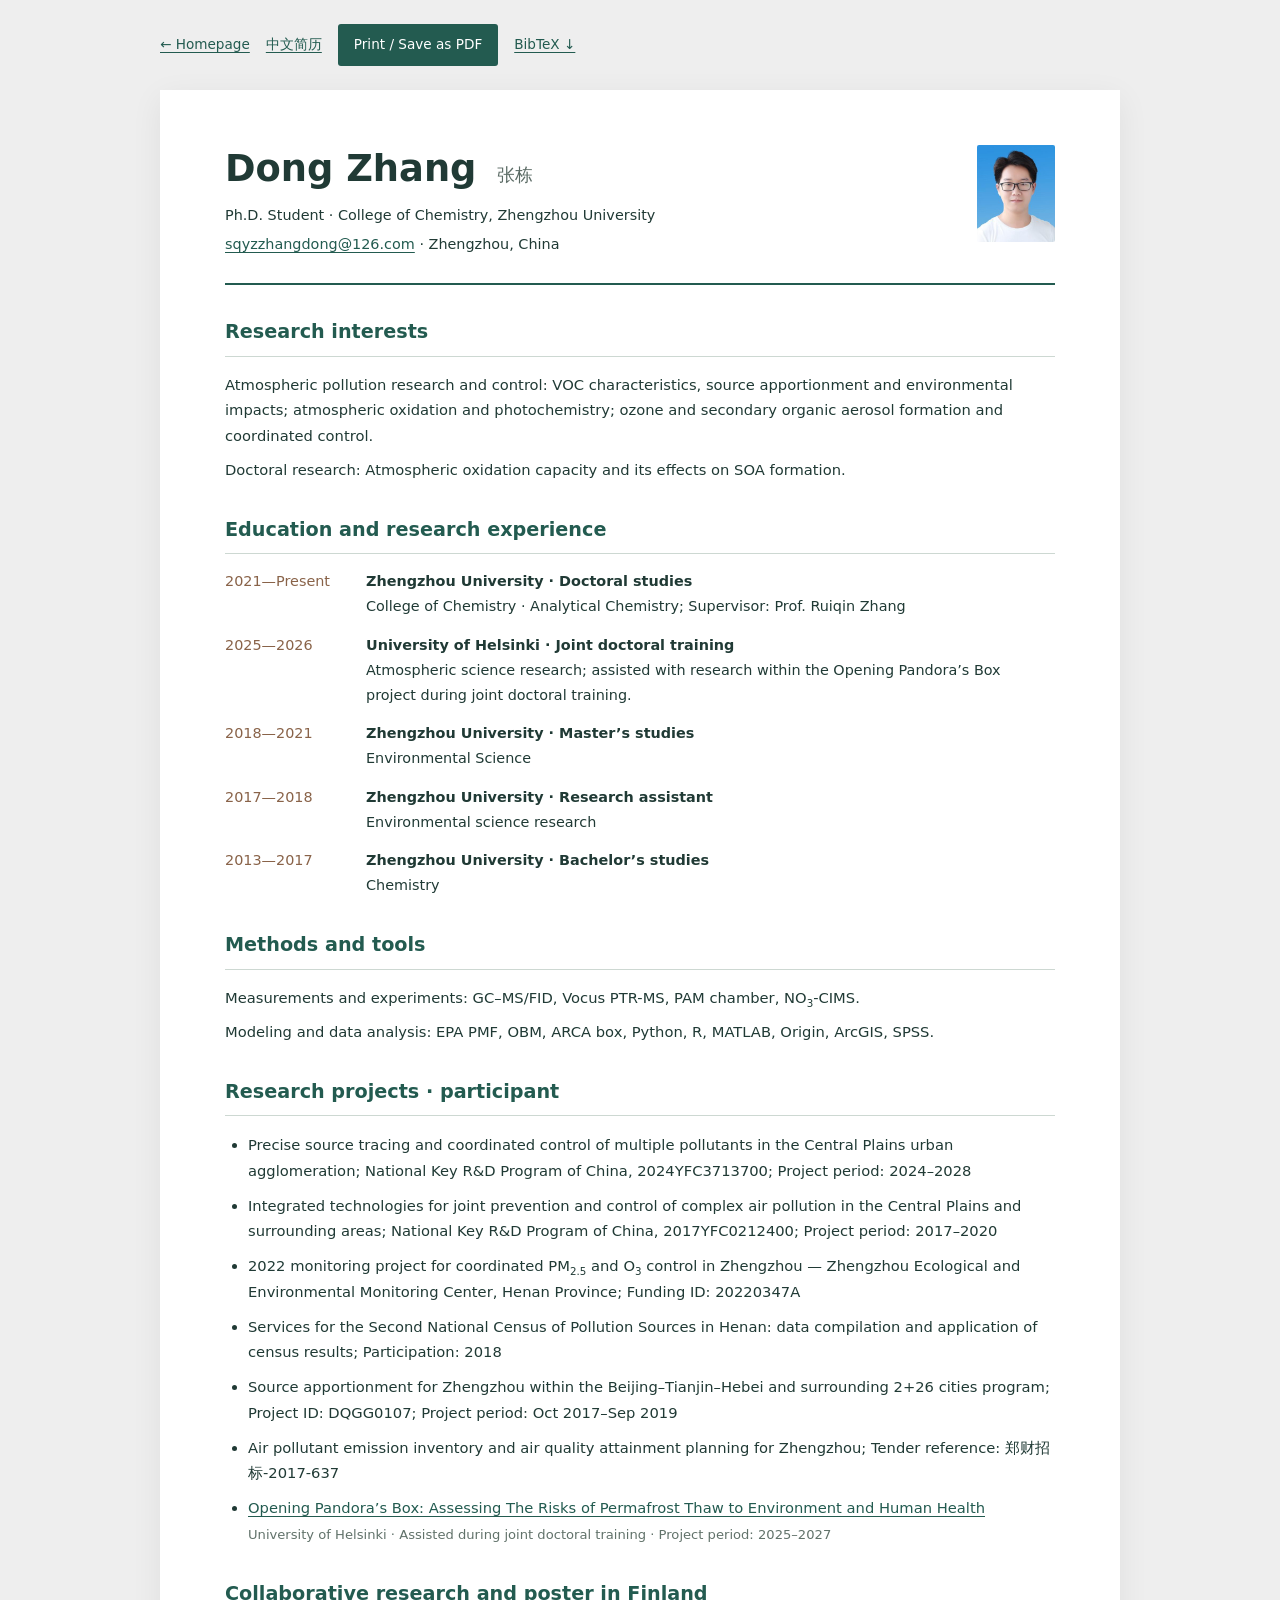
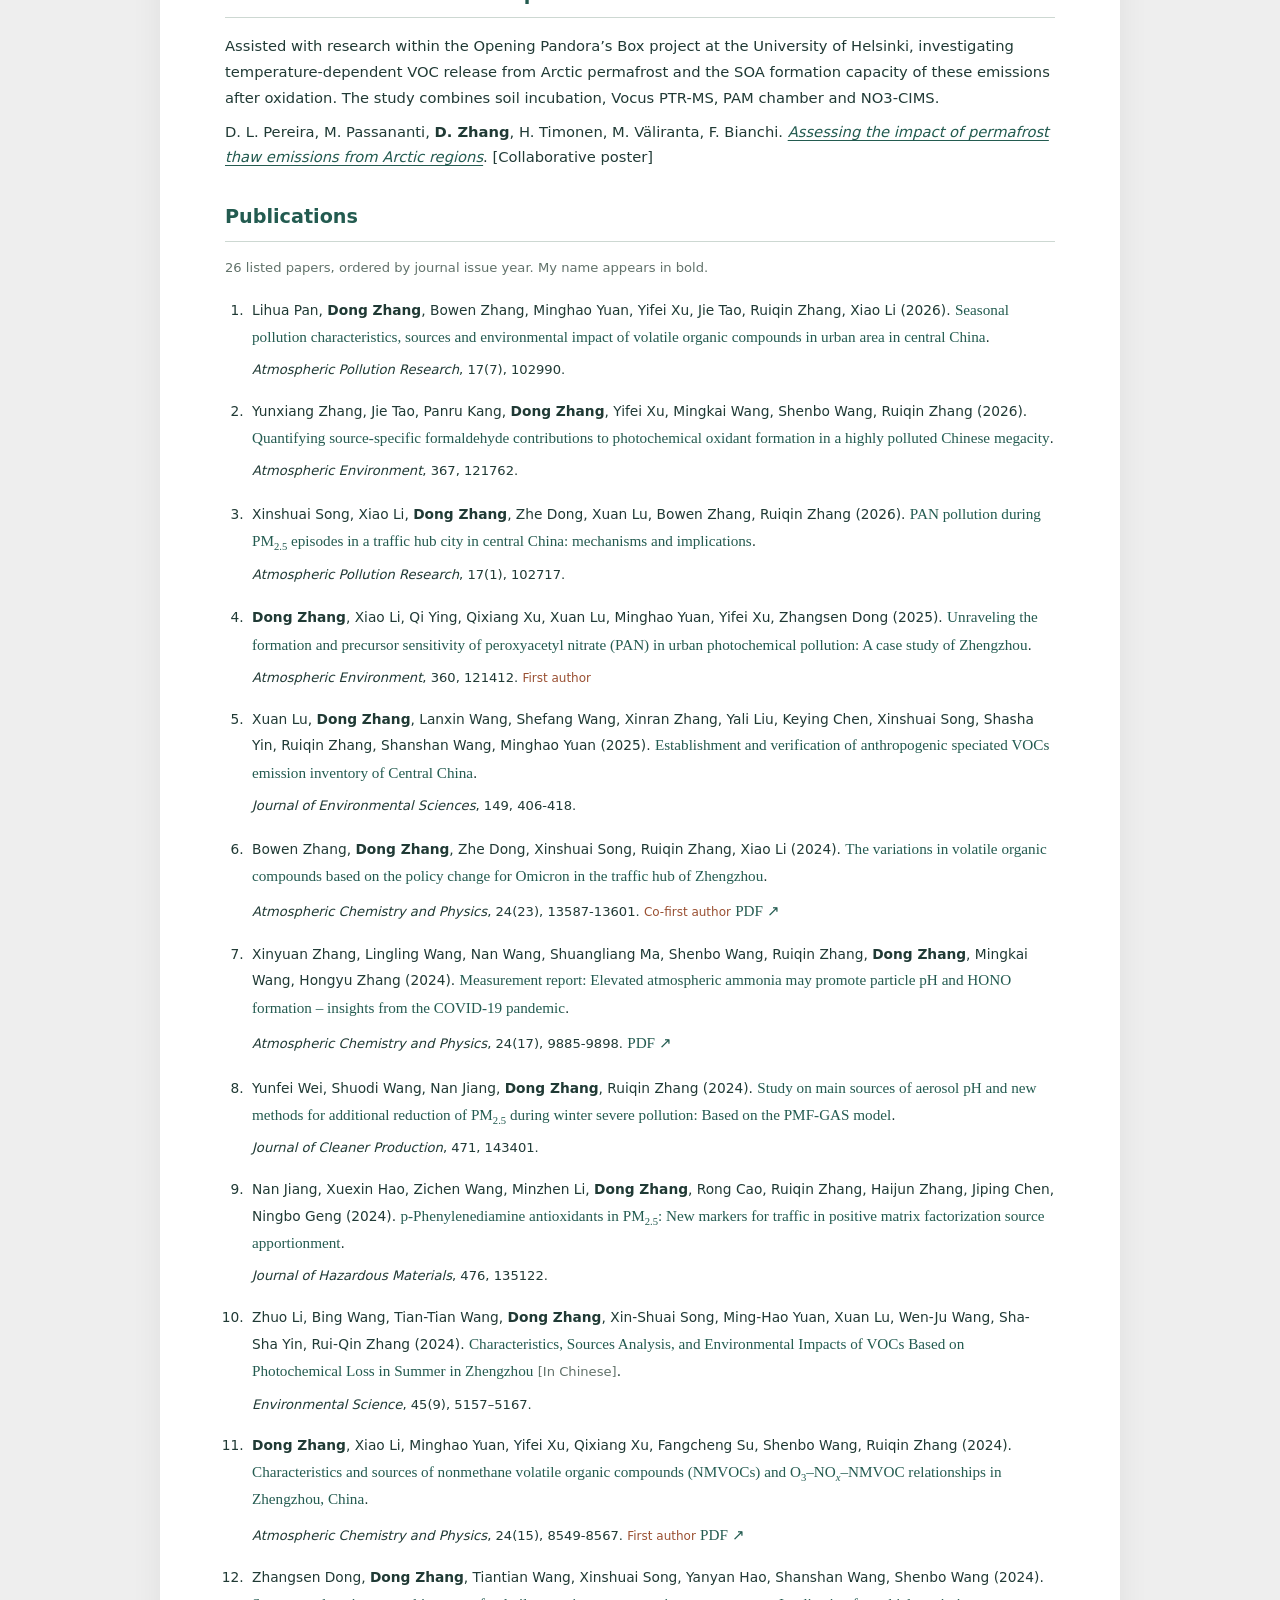
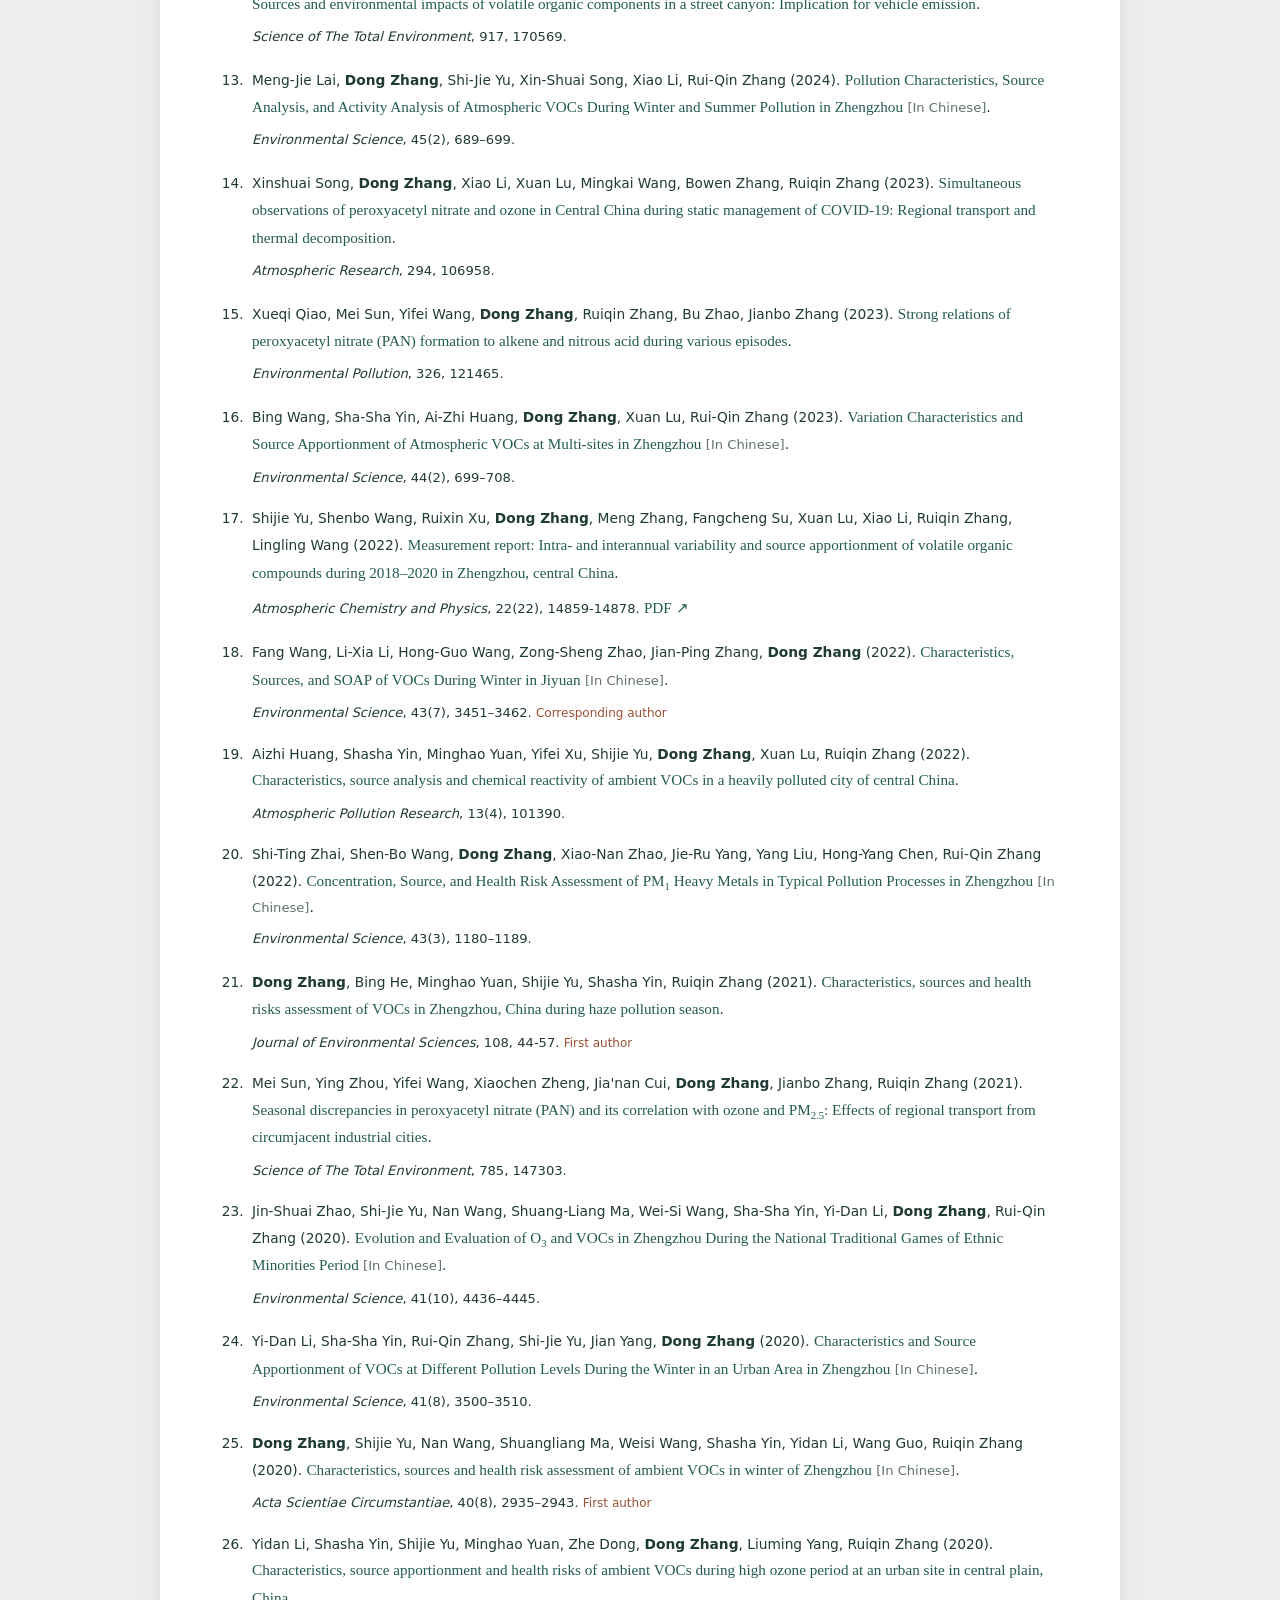
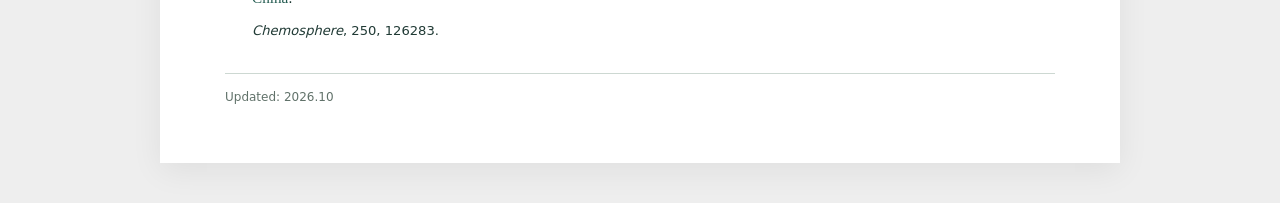
==== commit 3dfd339e: "Publish Dong Zhang academic homepage and verified publications" ====
--- a/cv-en.html
+++ b/cv-en.html
@@ -5,7 +5,7 @@
 <section><h2>Research interests</h2><p>Atmospheric pollution research and control: VOC characteristics, source apportionment and environmental impacts; atmospheric oxidation and photochemistry; ozone and secondary organic aerosol formation and coordinated control.</p><p>Doctoral research: Atmospheric oxidation capacity and its effects on SOA formation.</p></section>
 <section><h2>Education and research experience</h2><div class="education"><div><time>2021—Present</time><p><strong>Zhengzhou University · Doctoral studies</strong><br>College of Chemistry · Analytical Chemistry; Supervisor: Prof. Ruiqin Zhang</p></div><div><time>2025—2026</time><p><strong>University of Helsinki · Joint doctoral training</strong><br>Atmospheric science research; assisted with research within the Opening Pandora’s Box project during joint doctoral training.</p></div><div><time>2018—2021</time><p><strong>Zhengzhou University · Master’s studies</strong><br>Environmental Science</p></div><div><time>2017—2018</time><p><strong>Zhengzhou University · Research assistant</strong><br>Environmental science research</p></div><div><time>2013—2017</time><p><strong>Zhengzhou University · Bachelor’s studies</strong><br>Chemistry</p></div></div></section>
 <section><h2>Methods and tools</h2><p>Measurements and experiments: GC–MS/FID, Vocus PTR-MS, PAM chamber, NO<sub>3</sub>-CIMS.</p><p>Modeling and data analysis: EPA PMF, OBM, ARCA box, Python, R, MATLAB, Origin, ArcGIS, SPSS.</p></section>
-<section><h2>Research projects · participant</h2><ul><li>Precise source tracing and coordinated control of multiple pollutants in the Central Plains urban agglomeration; National Key R&amp;D Program of China, 2024YFC3713700</li><li>Integrated technologies for joint prevention and control of complex air pollution in the Central Plains and surrounding areas; National Key R&amp;D Program of China, 2017YFC0212400</li><li>2022 monitoring project for coordinated PM<sub>2.5</sub> and O<sub>3</sub> control in Zhengzhou — Zhengzhou Ecological and Environmental Monitoring Center, Henan Province</li><li>Services for the Second National Census of Pollution Sources in Henan: data compilation and application of census results</li><li>Source apportionment for Zhengzhou within the Beijing–Tianjin–Hebei and surrounding 2+26 cities program</li><li>Air pollutant emission inventory and air quality attainment planning for Zhengzhou</li><li><a href="https://researchportal.helsinki.fi/en/projects/opening-pandoras-box-assessing-the-risks-of-permafrost-thaw-to-en/">Opening Pandora’s Box: Assessing The Risks of Permafrost Thaw to Environment and Human Health</a><br><span class="muted">University of Helsinki · Assisted during joint doctoral training · Project period: 2025–2027</span></li></ul></section>
+<section><h2>Research projects · participant</h2><ul><li>Precise source tracing and coordinated control of multiple pollutants in the Central Plains urban agglomeration; National Key R&amp;D Program of China, 2024YFC3713700; Project period: 2024–2028</li><li>Integrated technologies for joint prevention and control of complex air pollution in the Central Plains and surrounding areas; National Key R&amp;D Program of China, 2017YFC0212400; Project period: 2017–2020</li><li>2022 monitoring project for coordinated PM<sub>2.5</sub> and O<sub>3</sub> control in Zhengzhou — Zhengzhou Ecological and Environmental Monitoring Center, Henan Province; Funding ID: 20220347A</li><li>Services for the Second National Census of Pollution Sources in Henan: data compilation and application of census results; Participation: 2018</li><li>Source apportionment for Zhengzhou within the Beijing–Tianjin–Hebei and surrounding 2+26 cities program; Project ID: DQGG0107; Project period: Oct 2017–Sep 2019</li><li>Air pollutant emission inventory and air quality attainment planning for Zhengzhou; Tender reference: 郑财招标-2017-637</li><li><a href="https://researchportal.helsinki.fi/en/projects/opening-pandoras-box-assessing-the-risks-of-permafrost-thaw-to-en/">Opening Pandora’s Box: Assessing The Risks of Permafrost Thaw to Environment and Human Health</a><br><span class="muted">University of Helsinki · Assisted during joint doctoral training · Project period: 2025–2027</span></li></ul></section>
 <section><h2>Collaborative research and poster in Finland</h2><p>Assisted with research within the Opening Pandora’s Box project at the University of Helsinki, investigating temperature-dependent VOC release from Arctic permafrost and the SOA formation capacity of these emissions after oxidation. The study combines soil incubation, Vocus PTR-MS, PAM chamber and NO3-CIMS.</p><p>D. L. Pereira, M. Passananti, <strong>D. Zhang</strong>, H. Timonen, M. Väliranta, F. Bianchi. <a href="permafrost-poster.jpg"><i>Assessing the impact of permafrost thaw emissions from Arctic regions</i></a>. [Collaborative poster]</p></section>
 <section><h2>Publications</h2><p class="muted">26 listed papers, ordered by journal issue year. My name appears in bold.</p><ol class="publications"><li><p>Lihua Pan, <strong>Dong Zhang</strong>, Bowen Zhang, Minghao Yuan, Yifei Xu, Jie Tao, Ruiqin Zhang, Xiao Li (2026). <a href="https://linkinghub.elsevier.com/retrieve/pii/S1309104226001066">Seasonal pollution characteristics, sources and environmental impact of volatile organic compounds in urban area in central China</a>.</p><p class="journal"><i>Atmospheric Pollution Research</i>, 17(7), 102990.</p></li><li><p>Yunxiang Zhang, Jie Tao, Panru Kang, <strong>Dong Zhang</strong>, Yifei Xu, Mingkai Wang, Shenbo Wang, Ruiqin Zhang (2026). <a href="https://linkinghub.elsevier.com/retrieve/pii/S135223102500737X">Quantifying source-specific formaldehyde contributions to photochemical oxidant formation in a highly polluted Chinese megacity</a>.</p><p class="journal"><i>Atmospheric Environment</i>, 367, 121762.</p></li><li><p>Xinshuai Song, Xiao Li, <strong>Dong Zhang</strong>, Zhe Dong, Xuan Lu, Bowen Zhang, Ruiqin Zhang (2026). <a href="https://linkinghub.elsevier.com/retrieve/pii/S1309104225003198">PAN pollution during PM<sub>2.5</sub> episodes in a traffic hub city in central China: mechanisms and implications</a>.</p><p class="journal"><i>Atmospheric Pollution Research</i>, 17(1), 102717.</p></li><li><p><strong>Dong Zhang</strong>, Xiao Li, Qi Ying, Qixiang Xu, Xuan Lu, Minghao Yuan, Yifei Xu, Zhangsen Dong (2025). <a href="https://linkinghub.elsevier.com/retrieve/pii/S1352231025003875">Unraveling the formation and precursor sensitivity of peroxyacetyl nitrate (PAN) in urban photochemical pollution: A case study of Zhengzhou</a>.</p><p class="journal"><i>Atmospheric Environment</i>, 360, 121412. <span class="role">First author</span></p></li><li><p>Xuan Lu, <strong>Dong Zhang</strong>, Lanxin Wang, Shefang Wang, Xinran Zhang, Yali Liu, Keying Chen, Xinshuai Song, Shasha Yin, Ruiqin Zhang, Shanshan Wang, Minghao Yuan (2025). <a href="https://linkinghub.elsevier.com/retrieve/pii/S1001074224000470">Establishment and verification of anthropogenic speciated VOCs emission inventory of Central China</a>.</p><p class="journal"><i>Journal of Environmental Sciences</i>, 149, 406-418.</p></li><li><p>Bowen Zhang, <strong>Dong Zhang</strong>, Zhe Dong, Xinshuai Song, Ruiqin Zhang, Xiao Li (2024). <a href="https://acp.copernicus.org/articles/24/13587/2024/">The variations in volatile organic compounds based on the policy change for Omicron in the traffic hub of Zhengzhou</a>.</p><p class="journal"><i>Atmospheric Chemistry and Physics</i>, 24(23), 13587-13601. <span class="role">Co-first author</span> <a href="https://acp.copernicus.org/articles/24/13587/2024/acp-24-13587-2024.pdf" target="_blank" rel="noopener noreferrer">PDF ↗</a></p></li><li><p>Xinyuan Zhang, Lingling Wang, Nan Wang, Shuangliang Ma, Shenbo Wang, Ruiqin Zhang, <strong>Dong Zhang</strong>, Mingkai Wang, Hongyu Zhang (2024). <a href="https://acp.copernicus.org/articles/24/9885/2024/">Measurement report: Elevated atmospheric ammonia may promote particle pH and HONO formation – insights from the COVID-19 pandemic</a>.</p><p class="journal"><i>Atmospheric Chemistry and Physics</i>, 24(17), 9885-9898. <a href="https://acp.copernicus.org/articles/24/9885/2024/acp-24-9885-2024.pdf" target="_blank" rel="noopener noreferrer">PDF ↗</a></p></li><li><p>Yunfei Wei, Shuodi Wang, Nan Jiang, <strong>Dong Zhang</strong>, Ruiqin Zhang (2024). <a href="https://linkinghub.elsevier.com/retrieve/pii/S0959652624028506">Study on main sources of aerosol pH and new methods for additional reduction of PM<sub>2.5</sub> during winter severe pollution: Based on the PMF-GAS model</a>.</p><p class="journal"><i>Journal of Cleaner Production</i>, 471, 143401.</p></li><li><p>Nan Jiang, Xuexin Hao, Zichen Wang, Minzhen Li, <strong>Dong Zhang</strong>, Rong Cao, Ruiqin Zhang, Haijun Zhang, Jiping Chen, Ningbo Geng (2024). <a href="https://linkinghub.elsevier.com/retrieve/pii/S0304389424017011">p‑Phenylenediamine antioxidants in PM<sub>2.5</sub>: New markers for traffic in positive matrix factorization source apportionment</a>.</p><p class="journal"><i>Journal of Hazardous Materials</i>, 476, 135122.</p></li><li><p>Zhuo Li, Bing Wang, Tian-Tian Wang, <strong>Dong Zhang</strong>, Xin-Shuai Song, Ming-Hao Yuan, Xuan Lu, Wen-Ju Wang, Sha-Sha Yin, Rui-Qin Zhang (2024). <a href="https://www.hjkx.ac.cn/hjkx/ch/reader/view_abstract.aspx?file_no=20240916&amp;flag=1">Characteristics, Sources Analysis, and Environmental Impacts of VOCs Based on Photochemical Loss in Summer in Zhengzhou</a> <span class="muted">[In Chinese]</span>.</p><p class="journal"><i>Environmental Science</i>, 45(9), 5157–5167.</p></li><li><p><strong>Dong Zhang</strong>, Xiao Li, Minghao Yuan, Yifei Xu, Qixiang Xu, Fangcheng Su, Shenbo Wang, Ruiqin Zhang (2024). <a href="https://acp.copernicus.org/articles/24/8549/2024/">Characteristics and sources of nonmethane volatile organic compounds (NMVOCs) and O<sub>3</sub>–NO<sub><i>x</i></sub>–NMVOC relationships in Zhengzhou, China</a>.</p><p class="journal"><i>Atmospheric Chemistry and Physics</i>, 24(15), 8549-8567. <span class="role">First author</span> <a href="https://acp.copernicus.org/articles/24/8549/2024/acp-24-8549-2024.pdf" target="_blank" rel="noopener noreferrer">PDF ↗</a></p></li><li><p>Zhangsen Dong, <strong>Dong Zhang</strong>, Tiantian Wang, Xinshuai Song, Yanyan Hao, Shanshan Wang, Shenbo Wang (2024). <a href="https://linkinghub.elsevier.com/retrieve/pii/S004896972400706X">Sources and environmental impacts of volatile organic components in a street canyon: Implication for vehicle emission</a>.</p><p class="journal"><i>Science of The Total Environment</i>, 917, 170569.</p></li><li><p>Meng-Jie Lai, <strong>Dong Zhang</strong>, Shi-Jie Yu, Xin-Shuai Song, Xiao Li, Rui-Qin Zhang (2024). <a href="https://www.hjkx.ac.cn/hjkx/ch/html/20240208.htm">Pollution Characteristics, Source Analysis, and Activity Analysis of Atmospheric VOCs During Winter and Summer Pollution in Zhengzhou</a> <span class="muted">[In Chinese]</span>.</p><p class="journal"><i>Environmental Science</i>, 45(2), 689–699.</p></li><li><p>Xinshuai Song, <strong>Dong Zhang</strong>, Xiao Li, Xuan Lu, Mingkai Wang, Bowen Zhang, Ruiqin Zhang (2023). <a href="https://linkinghub.elsevier.com/retrieve/pii/S0169809523003551">Simultaneous observations of peroxyacetyl nitrate and ozone in Central China during static management of COVID-19: Regional transport and thermal decomposition</a>.</p><p class="journal"><i>Atmospheric Research</i>, 294, 106958.</p></li><li><p>Xueqi Qiao, Mei Sun, Yifei Wang, <strong>Dong Zhang</strong>, Ruiqin Zhang, Bu Zhao, Jianbo Zhang (2023). <a href="https://linkinghub.elsevier.com/retrieve/pii/S0269749123004670">Strong relations of peroxyacetyl nitrate (PAN) formation to alkene and nitrous acid during various episodes</a>.</p><p class="journal"><i>Environmental Pollution</i>, 326, 121465.</p></li><li><p>Bing Wang, Sha-Sha Yin, Ai-Zhi Huang, <strong>Dong Zhang</strong>, Xuan Lu, Rui-Qin Zhang (2023). <a href="https://www.hjkx.ac.cn/hjkx/ch/reader/view_abstract.aspx?file_no=20230211&amp;flag=1">Variation Characteristics and Source Apportionment of Atmospheric VOCs at Multi-sites in Zhengzhou</a> <span class="muted">[In Chinese]</span>.</p><p class="journal"><i>Environmental Science</i>, 44(2), 699–708.</p></li><li><p>Shijie Yu, Shenbo Wang, Ruixin Xu, <strong>Dong Zhang</strong>, Meng Zhang, Fangcheng Su, Xuan Lu, Xiao Li, Ruiqin Zhang, Lingling Wang (2022). <a href="https://acp.copernicus.org/articles/22/14859/2022/">Measurement report: Intra- and interannual variability and source apportionment of volatile organic compounds during 2018–2020 in Zhengzhou, central China</a>.</p><p class="journal"><i>Atmospheric Chemistry and Physics</i>, 22(22), 14859-14878. <a href="https://acp.copernicus.org/articles/22/14859/2022/acp-22-14859-2022.pdf" target="_blank" rel="noopener noreferrer">PDF ↗</a></p></li><li><p>Fang Wang, Li-Xia Li, Hong-Guo Wang, Zong-Sheng Zhao, Jian-Ping Zhang, <strong>Dong Zhang</strong> (2022). <a href="https://www.hjkx.ac.cn/ch/reader/view_abstract.aspx?file_no=20220708&amp;flag=1">Characteristics, Sources, and SOAP of VOCs During Winter in Jiyuan</a> <span class="muted">[In Chinese]</span>.</p><p class="journal"><i>Environmental Science</i>, 43(7), 3451–3462. <span class="role">Corresponding author</span></p></li><li><p>Aizhi Huang, Shasha Yin, Minghao Yuan, Yifei Xu, Shijie Yu, <strong>Dong Zhang</strong>, Xuan Lu, Ruiqin Zhang (2022). <a href="https://linkinghub.elsevier.com/retrieve/pii/S1309104222000769">Characteristics, source analysis and chemical reactivity of ambient VOCs in a heavily polluted city of central China</a>.</p><p class="journal"><i>Atmospheric Pollution Research</i>, 13(4), 101390.</p></li><li><p>Shi-Ting Zhai, Shen-Bo Wang, <strong>Dong Zhang</strong>, Xiao-Nan Zhao, Jie-Ru Yang, Yang Liu, Hong-Yang Chen, Rui-Qin Zhang (2022). <a href="https://www.hjkx.ac.cn/hjkx/ch/html/20220306.htm">Concentration, Source, and Health Risk Assessment of PM<sub>1</sub> Heavy Metals in Typical Pollution Processes in Zhengzhou</a> <span class="muted">[In Chinese]</span>.</p><p class="journal"><i>Environmental Science</i>, 43(3), 1180–1189.</p></li><li><p><strong>Dong Zhang</strong>, Bing He, Minghao Yuan, Shijie Yu, Shasha Yin, Ruiqin Zhang (2021). <a href="https://linkinghub.elsevier.com/retrieve/pii/S1001074221000395">Characteristics, sources and health risks assessment of VOCs in Zhengzhou, China during haze pollution season</a>.</p><p class="journal"><i>Journal of Environmental Sciences</i>, 108, 44-57. <span class="role">First author</span></p></li><li><p>Mei Sun, Ying Zhou, Yifei Wang, Xiaochen Zheng, Jia&#x27;nan Cui, <strong>Dong Zhang</strong>, Jianbo Zhang, Ruiqin Zhang (2021). <a href="https://linkinghub.elsevier.com/retrieve/pii/S0048969721023743">Seasonal discrepancies in peroxyacetyl nitrate (PAN) and its correlation with ozone and PM<sub>2.5</sub>: Effects of regional transport from circumjacent industrial cities</a>.</p><p class="journal"><i>Science of The Total Environment</i>, 785, 147303.</p></li><li><p>Jin-Shuai Zhao, Shi-Jie Yu, Nan Wang, Shuang-Liang Ma, Wei-Si Wang, Sha-Sha Yin, Yi-Dan Li, <strong>Dong Zhang</strong>, Rui-Qin Zhang (2020). <a href="https://www.hjkx.ac.cn/hjkx/ch/reader/view_abstract.aspx?file_no=20201010&amp;flag=1">Evolution and Evaluation of O<sub>3</sub> and VOCs in Zhengzhou During the National Traditional Games of Ethnic Minorities Period</a> <span class="muted">[In Chinese]</span>.</p><p class="journal"><i>Environmental Science</i>, 41(10), 4436–4445.</p></li><li><p>Yi-Dan Li, Sha-Sha Yin, Rui-Qin Zhang, Shi-Jie Yu, Jian Yang, <strong>Dong Zhang</strong> (2020). <a href="https://doi.org/10.13227/j.hjkx.202001133">Characteristics and Source Apportionment of VOCs at Different Pollution Levels During the Winter in an Urban Area in Zhengzhou</a> <span class="muted">[In Chinese]</span>.</p><p class="journal"><i>Environmental Science</i>, 41(8), 3500–3510.</p></li><li><p><strong>Dong Zhang</strong>, Shijie Yu, Nan Wang, Shuangliang Ma, Weisi Wang, Shasha Yin, Yidan Li, Wang Guo, Ruiqin Zhang (2020). <a href="https://html.rhhz.net/hjkxxb/html/20200216001.htm">Characteristics, sources and health risk assessment of ambient VOCs in winter of Zhengzhou</a> <span class="muted">[In Chinese]</span>.</p><p class="journal"><i>Acta Scientiae Circumstantiae</i>, 40(8), 2935–2943. <span class="role">First author</span></p></li><li><p>Yidan Li, Shasha Yin, Shijie Yu, Minghao Yuan, Zhe Dong, <strong>Dong Zhang</strong>, Liuming Yang, Ruiqin Zhang (2020). <a href="https://linkinghub.elsevier.com/retrieve/pii/S0045653520304768">Characteristics, source apportionment and health risks of ambient VOCs during high ozone period at an urban site in central plain, China</a>.</p><p class="journal"><i>Chemosphere</i>, 250, 126283.</p></li></ol></section>
 <footer>Updated: 2026.10</footer></main></body></html>
